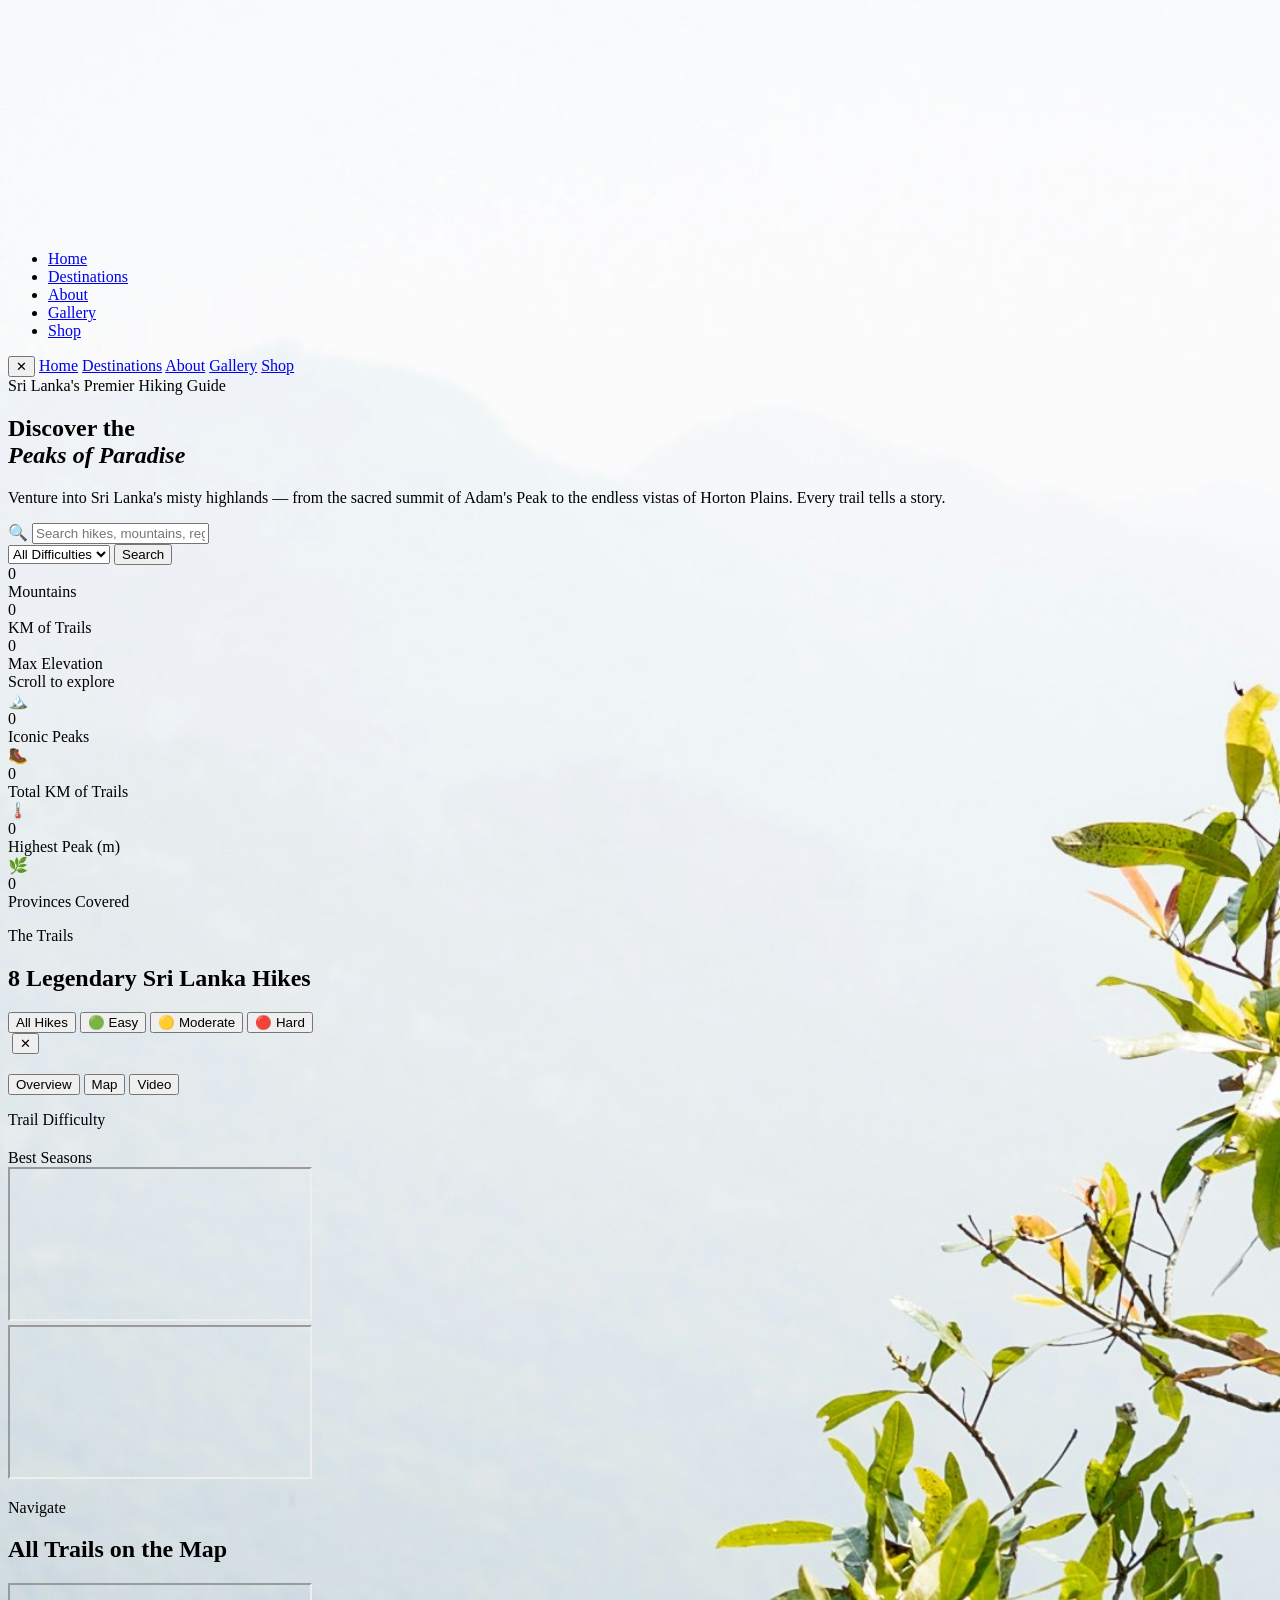
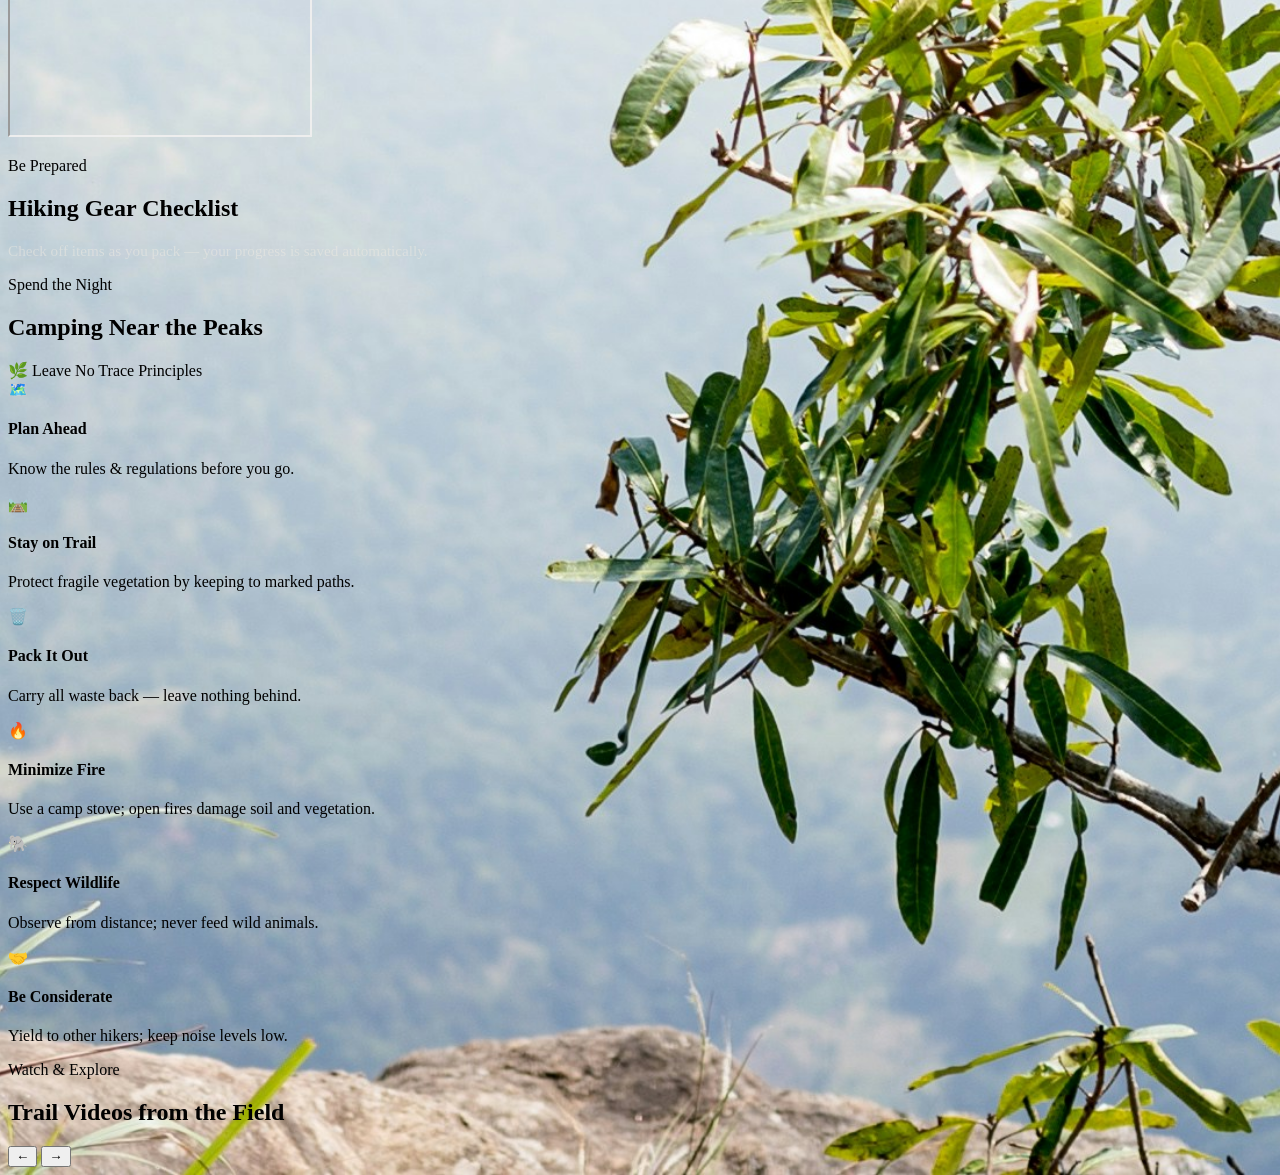
==== index.html @ 56e05427 "Update index.html" ====
<!DOCTYPE html>
<html lang="en"> 
<head>
    <meta charset="UTF-8">
    <meta name="viewport" content="width=device-width, initial-scale=1.0">
    <title>Explore Ceylon | Discover the Best Hiking Trails in Sri Lanka</title>
    <link rel="stylesheet" href="/style.css">

</head>
<body>
    <!--NAVBAR -->
    <header>
        <nav id="navbar">
            <div class="container">
            
                <ul class="nav-links">
            <li><a href="#home" class="active">Home</a></li>
            <li><a href="#destinations">Destinations</a></li>
            <li> <a href="#about">About</a></li>
            <li><a href="#gallery">Gallery</a></li>
            <li><a href="#shop">Shop</a></li>
               </ul>
            </div>

        </nav>

        <!--MOBILE MENU -->
        <div class="mobile-menu" id="mobileMenu">
            <button class="menu-close" id="mobileMenu">✕</button>
            <a href="#home" onclick="closeMobileMenu()">Home</a>
            <a href="#home" onclick="closeMobileMenu()">Destinations</a>
            <a href="#home" onclick="closeMobileMenu()">About</a>
            <a href="#home" onclick="closeMobileMenu()">Gallery</a>
            <a href="#home" onclick="closeMobileMenu()">Shop</a>
            

        </div>
    </header>
    <section id="hero">

    <div class="container">
        <div class="hero-content">
            <div class="hero-eyebrow">
              <span class="dot"></span>
          Sri Lanka's Premier Hiking Guide
            </div>  
        <h1 class="hero-title">
            Discover the <br/>
            <em>Peaks of Paradise</em>
        </h1>
        <p class="hero-desc">
            Venture into Sri Lanka's misty highlands — from the sacred summit of
          Adam's Peak to the endless vistas of Horton Plains. Every trail tells a story.
        </p>
           

        <!--SEARCH BAR-->
        <div class="hero-search">
            <span class="search-icon">🔍</span>
            <input  
            type="text"
            id="heroSearch"
            placeholder="Search hikes, mountains, regions..."
            autocomplete="off"/>

            <div class="search-divider"></div>
            <select class="search-filter" id="heroFilter" onchange="filterHikes()">
                <option value="">All Difficulties</option>
                <option value="">Easy</option>S
                <option value="">Moderate</option>
                <option value="">Hard</option>
            </select>
            <button class="search-btn" onclick="doSearch()">Search</button>
        </div>

        <!--Hero inline stats-->
        <div class="hero-stats">
            <div class="stat">
                <div class="stat-num" id="stat1">0</div>
                <div class="stat-label">Mountains</div>
            </div>
            <div class="stat-divider"></div>
            <div class="stat">
                <div class="stat-num" id="stat2">0</div>
                <div class="stat-label">KM of Trails</div>
            </div>
            <div class="stat-divider"></div>
            <div class="stat">
                <div class="stat-num" id="stat3">0</div>
                <div class="stat-label">Max Elevation</div>
            </div>
        </div>
        </div>
    </div>
        <div class="hero-scroll">
      <div class="scroll-wheel"></div>
      <span>Scroll to explore</span>
    </div>

    </section>

    <!--START TRIP-->

    <div id="stats-strip">
    <div class="container">
      <div class="stats-grid">
        <div class="stat-item">
          <div class="stat-icon">🏔️</div>
          <div class="stat-count" data-target="8">0</div>
          <div class="stat-desc">Iconic Peaks</div>
        </div>
        <div class="stat-item">
          <div class="stat-icon">🥾</div>
          <div class="stat-count" data-target="72">0</div>
          <div class="stat-desc">Total KM of Trails</div>
        </div>
        <div class="stat-item">
          <div class="stat-icon">🌡️</div>
          <div class="stat-count" data-target="2524">0</div>
          <div class="stat-desc">Highest Peak (m)</div>
        </div>
        <div class="stat-item">
          <div class="stat-icon">🌿</div>
          <div class="stat-count" data-target="3">0</div>
          <div class="stat-desc">Provinces Covered</div>
        </div>
      </div>
    </div>
  </div>

  <!--MOUNTAINS-->

  <section id="mountains">
    <div class="container">
        <div class="section-head">
            <div class="section-head-left">
                <p class="section-label">The Trails</p>
                <h2 class="section-title">8 Legendary Sri Lanka Hikes</h2>
            </div>
            <div class="filter-bar" id="filterBar">
            <button class="filter-pill active" data-filter="">All Hikes</button>
            <button class="filter-pill" data-filter="Easy">🟢 Easy</button>
            <button class="filter-pill" data-filter="Moderate">🟡 Moderate</button>
            <button class="filter-pill" data-filter="Hard">🔴 Hard</button>    
            </div>
        </div>
        <!-- Cards injected by JS -->
      <div class="hikes-grid" id="hikesGrid"></div>
    </div>
    </div>
  </section>

  <!--HIKE DETAIL MODEL-->

  <div id="modal-overlay">
    <div class="modal-box" id="modalBox">
        <div class="modal-hero">
            <img id="modelHeroImg" src="" alt=""/>
            <button class="model-close" onclick="closeModal()">✕</button>
            <div class="modal-hero-overlay">
                <div class="modal-title-wrap">
                    <h2 id="modalTitle"></h2>
                    <div id="modelBadge"></div>
                </div>
            </div>
        </div>
         <div class="modal-tabs">
        <button class="modal-tab active" data-tab="overview">Overview</button>
        <button class="modal-tab" data-tab="map">Map</button>
        <button class="modal-tab" data-tab="video">Video</button>
        </div>

        <div class="modal-content">
        <!-- Overview Tab -->
        <div class="tab-panel active" id="tab-overview">
          <div class="modal-info-grid" id="modalInfoGrid"></div>
          <p class="modal-desc" id="modalDesc"></p>
          <div class="difficulty-bar-wrap">
            <div class="difficulty-label">
              <span>Trail Difficulty</span>
              <span id="modalDiffLabel"></span>
            </div>
            <div class="difficulty-bar-track">
              <div class="difficulty-bar-fill" id="modalDiffBar" style="width:0%"></div>
            </div>
          </div>
          <div class="section-label" style="margin-top:20px">Best Seasons</div>
          <div class="season-tags" id="modalSeasons"></div>
        </div>

         <!-- Map Tab -->
            
        <div class="tab-panel" id="tab-map">
          <div class="map-embed">
            <iframe id="modalMap" src="" loading="lazy" allowfullscreen></iframe>
          </div>
        </div>
        <!-- Video Tab -->
        <div class="tab-panel" id="tab-video">
          <div class="video-embed">
            <iframe id="modalVideo" src="" allowfullscreen></iframe>
          </div>
        </div>



    </div>
  </div>
  </div>

  <!--MAP-->
    
    <section id="map-section">
    <div class="container">
      <p class="section-label">Navigate</p>
      <h2 class="section-title">All Trails on the Map</h2>
      <div class="map-full">
        <iframe
          src="https://www.google.com/maps/embed?pb=!1m14!1m12!1m3!1d1265523.0!2d80.7718!3d7.0!2m3!1f0!2f0!3f0!3m2!1i1024!2i768!4f13.1!5e0!3m2!1sen!2slk!4v1700000000000!5m2!1sen!2slk"
          loading="lazy"
          allowfullscreen
          referrerpolicy="no-referrer-when-downgrade">
        </iframe>
      </div>
    </div>
  </section>

  <!--GEAR SECTION-->

   <section id="gear">
    <div class="container">
      <p class="section-label">Be Prepared</p>
      <h2 class="section-title">Hiking Gear Checklist</h2>
      <p style="color:rgba(240,236,228,0.5);margin-top:12px;font-size:0.95rem;">
        Check off items as you pack — your progress is saved automatically.
      </p>
      <!-- Categories injected by JS -->
      <div class="gear-categories" id="gearGrid"></div>
    </div>
  </section>

  <!--CAMPING-->
    
     <section id="camping">
    <div class="container">
      <p class="section-label">Spend the Night</p>
      <h2 class="section-title">Camping Near the Peaks</h2>
      <!-- Cards injected by JS -->
      <div class="camping-grid" id="campingGrid"></div>

  <!--TIPS-->
        
    <div class="lnt-tips">
        <div class="lnt-title">🌿 Leave No Trace Principles</div>
        <div class="lnt-grid">
          <div class="lnt-item">
            <div class="lnt-icon">🗺️</div>
            <div class="lnt-text"><h4>Plan Ahead</h4><p>Know the rules & regulations before you go.</p></div>
          </div>
          <div class="lnt-item">
            <div class="lnt-icon">🛤️</div>
            <div class="lnt-text"><h4>Stay on Trail</h4><p>Protect fragile vegetation by keeping to marked paths.</p></div>
          </div>
          <div class="lnt-item">
            <div class="lnt-icon">🗑️</div>
            <div class="lnt-text"><h4>Pack It Out</h4><p>Carry all waste back — leave nothing behind.</p></div>
          </div>
          <div class="lnt-item">
            <div class="lnt-icon">🔥</div>
            <div class="lnt-text"><h4>Minimize Fire</h4><p>Use a camp stove; open fires damage soil and vegetation.</p></div>
          </div>
          <div class="lnt-item">
            <div class="lnt-icon">🐘</div>
            <div class="lnt-text"><h4>Respect Wildlife</h4><p>Observe from distance; never feed wild animals.</p></div>
          </div>
          <div class="lnt-item">
            <div class="lnt-icon">🤝</div>
            <div class="lnt-text"><h4>Be Considerate</h4><p>Yield to other hikers; keep noise levels low.</p></div>
          </div>
        </div>
      </div>
    </div>
  </section>

  <!--VIDEOS-->
    
 <section id="videos">
    <div class="container">
      <p class="section-label">Watch & Explore</p>
      <h2 class="section-title">Trail Videos from the Field</h2>
      <div class="videos-scroll-wrap">
        <!-- Cards injected by JS -->
        <div class="videos-scroll" id="videosScroll"></div>
        <div class="scroll-arrows">
          <button class="scroll-arrow" onclick="scrollVideos(-1)">←</button>
          <button class="scroll-arrow" onclick="scrollVideos(1)">→</button>
        </div>
      </div>
    </div>
  </section>

  



    
</body>
</html>
---- style.css ----
body{
    background-image: url("/Images/man\ in\ sri\ lanka.jpg");
    background-size: cover;      
    background-repeat: no-repeat;
    background-position: center; 
    margin-top: 250px;
}
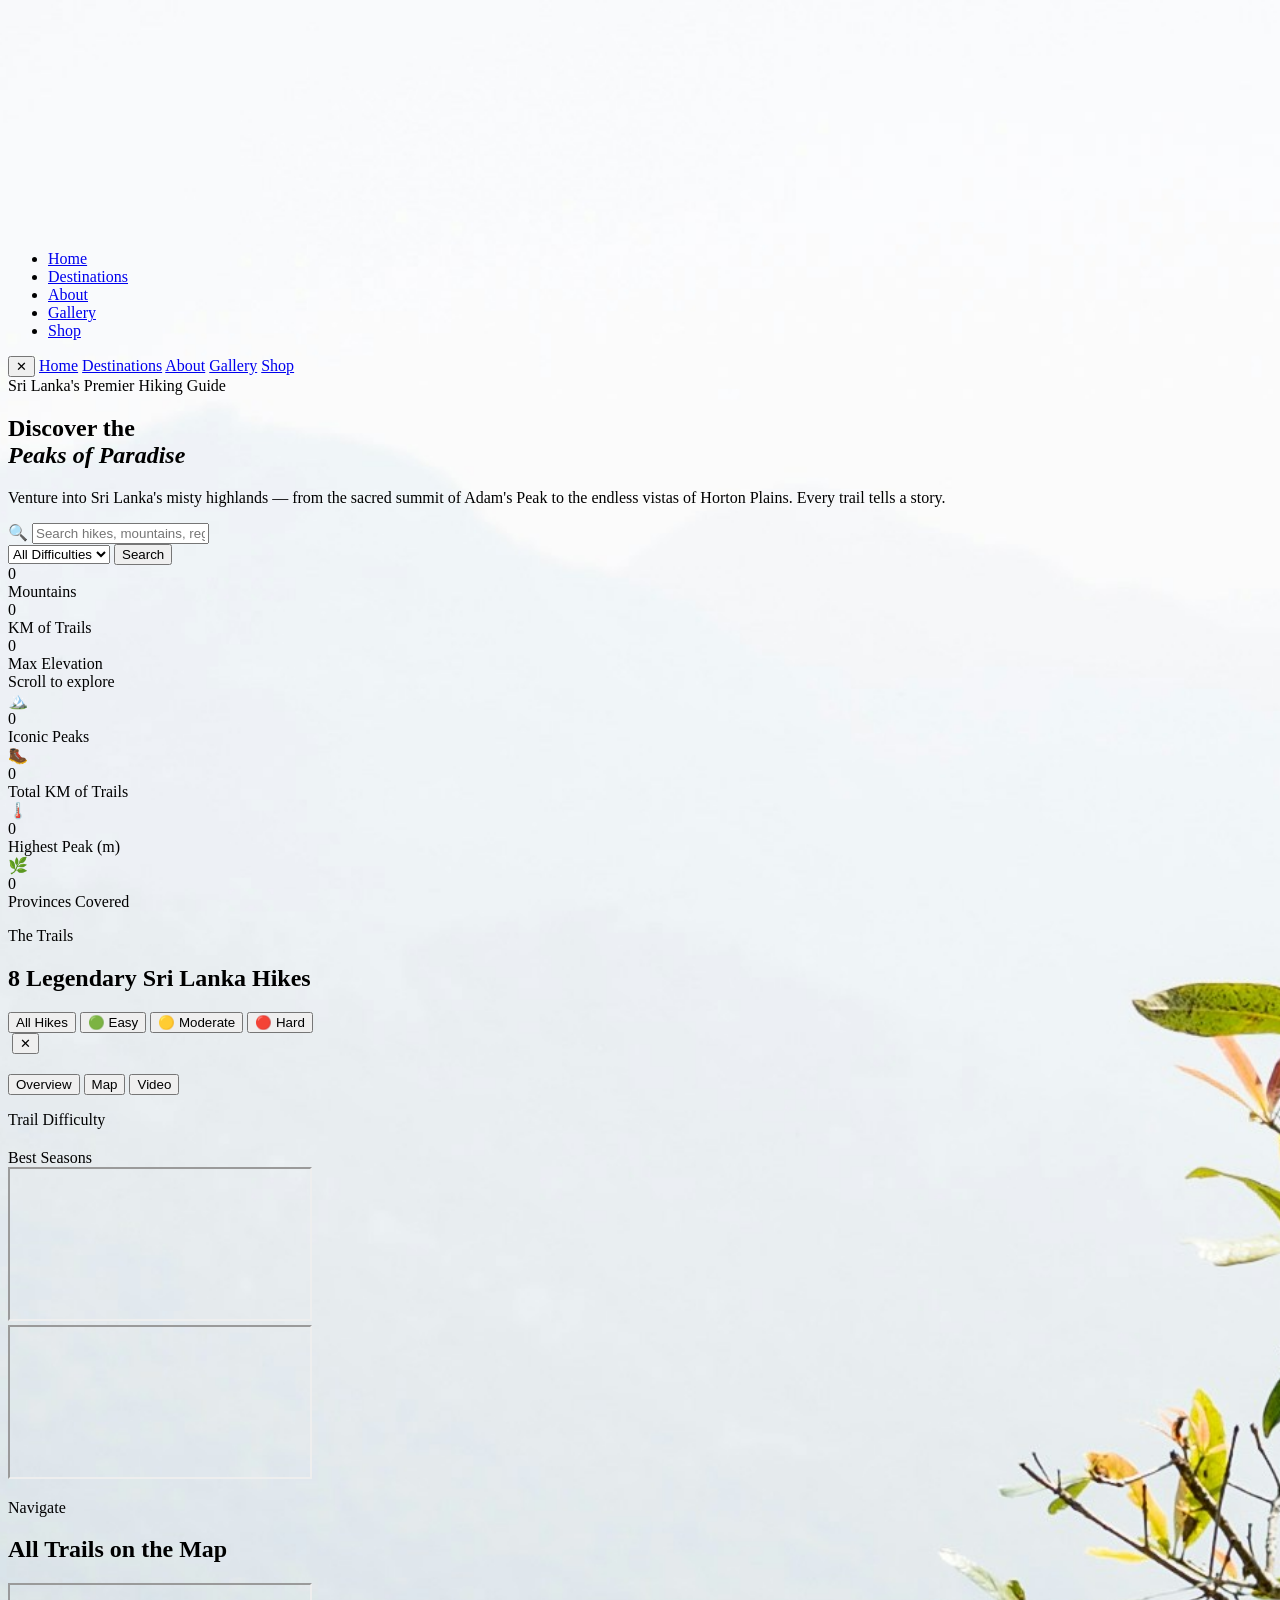
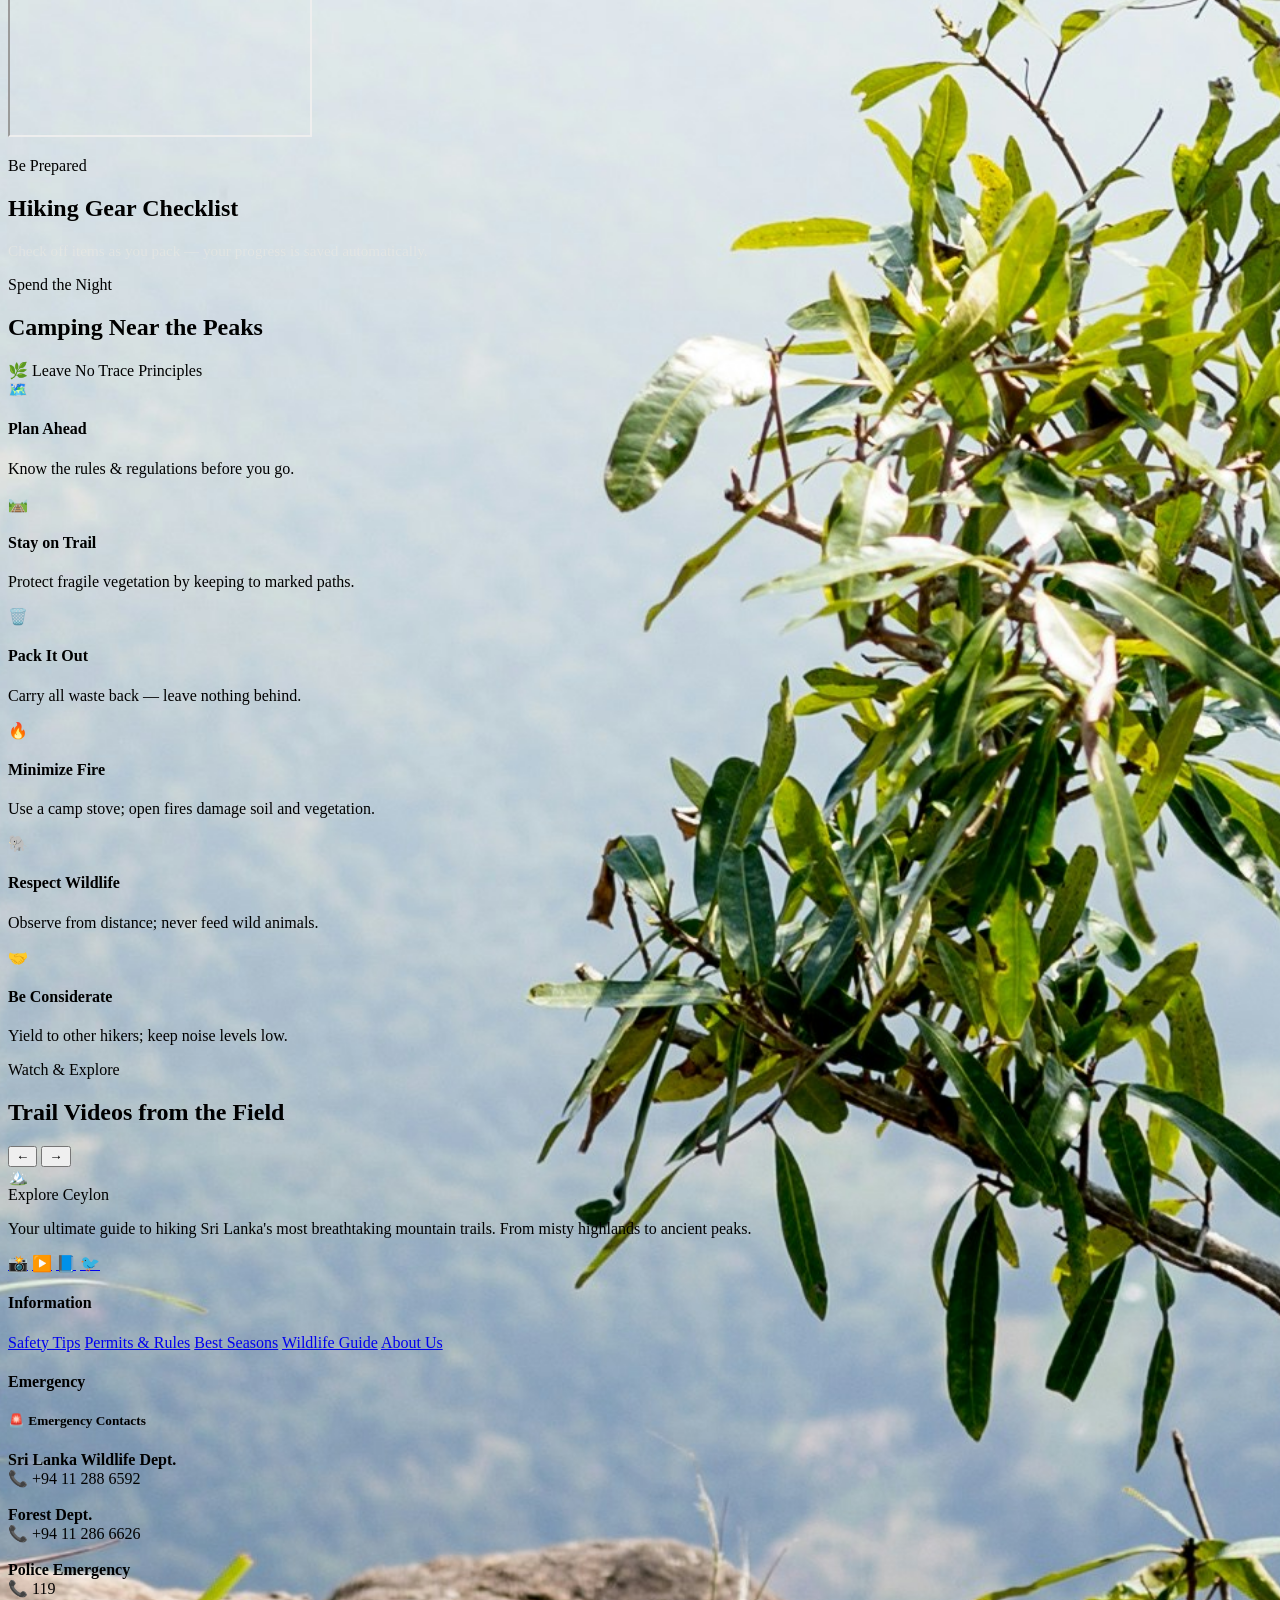
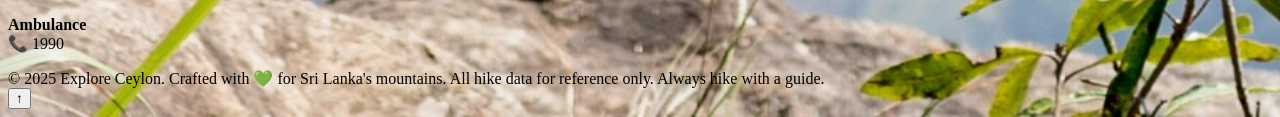
==== commit fc964a09: "Complete HTML structure and add footer section" ====
--- a/index.html
+++ b/index.html
@@ -189,7 +189,6 @@
         </div>
 
          <!-- Map Tab -->
-            
         <div class="tab-panel" id="tab-map">
           <div class="map-embed">
             <iframe id="modalMap" src="" loading="lazy" allowfullscreen></iframe>
@@ -209,7 +208,6 @@
   </div>
 
   <!--MAP-->
-    
     <section id="map-section">
     <div class="container">
       <p class="section-label">Navigate</p>
@@ -240,7 +238,6 @@
   </section>
 
   <!--CAMPING-->
-    
      <section id="camping">
     <div class="container">
       <p class="section-label">Spend the Night</p>
@@ -249,7 +246,6 @@
       <div class="camping-grid" id="campingGrid"></div>
 
   <!--TIPS-->
-        
     <div class="lnt-tips">
         <div class="lnt-title">🌿 Leave No Trace Principles</div>
         <div class="lnt-grid">
@@ -283,7 +279,6 @@
   </section>
 
   <!--VIDEOS-->
-    
  <section id="videos">
     <div class="container">
       <p class="section-label">Watch & Explore</p>
@@ -299,10 +294,76 @@
     </div>
   </section>
 
+  <!--FOOTER-->
+
+  <footer id="footer">
+    <div class="container">
+      <div class="footer-grid">
+
+        <div class="footer-brand">
+          <div class="nav-logo">
+            <div class="nav-logo-icon">🏔️</div>
+            Explore <span>Ceylon</span>
+          </div>
+          <p>Your ultimate guide to hiking Sri Lanka's most breathtaking mountain trails. 
+            From misty highlands to ancient peaks.</p>
+            <div class="footer-social">
+            <a class="social-btn" href="#" title="Instagram">📸</a>
+            <a class="social-btn" href="#" title="YouTube">▶️</a>
+            <a class="social-btn" href="#" title="Facebook">📘</a>
+            <a class="social-btn" href="#" title="Twitter">🐦</a>
+          </div>
+        </div>
+
+        <div class="footer-col">
+          <h4>Information</h4>
+          <div class="footer-links">
+            <a href="#">Safety Tips</a>
+            <a href="#">Permits & Rules</a>
+            <a href="#">Best Seasons</a>
+            <a href="#">Wildlife Guide</a>
+            <a href="#">About Us</a>
+          </div>
+        </div>
+
+        <div class="footer-col">
+          <h4>Emergency</h4>
+          <div class="emergency-box">
+            <h5>🚨 Emergency Contacts</h5>
+            <p>
+              <strong>Sri Lanka Wildlife Dept.</strong><br/>
+              📞 +94 11 288 6592<br/><br/>
+              <strong>Forest Dept.</strong><br/>
+              📞 +94 11 286 6626<br/><br/>
+              <strong>Police Emergency</strong><br/>
+              📞 119<br/><br/>
+              <strong>Ambulance</strong><br/>
+              📞 1990
+            </p>
+          </div>
+        </div>
+
+      </div>
+
+      <div class="footer-bottom">
+        <span>© 2025 Explore Ceylon. Crafted with 💚 for Sri Lanka's mountains.</span>
+        <span>All hike data for reference only. Always hike with a guide.</span>
+      </div>
+    </div>
+  </footer>
+
+  <!-- Back to Top -->
+  <button id="back-to-top">↑</button>
+
+  <!-- ════════════════════════════════════
+       JAVASCRIPT — loaded last for performance
+  ════════════════════════════════════ -->
+  <script src="main.js"></script>
+
   
 
 
 
     
 </body>
-</html>
+</html>
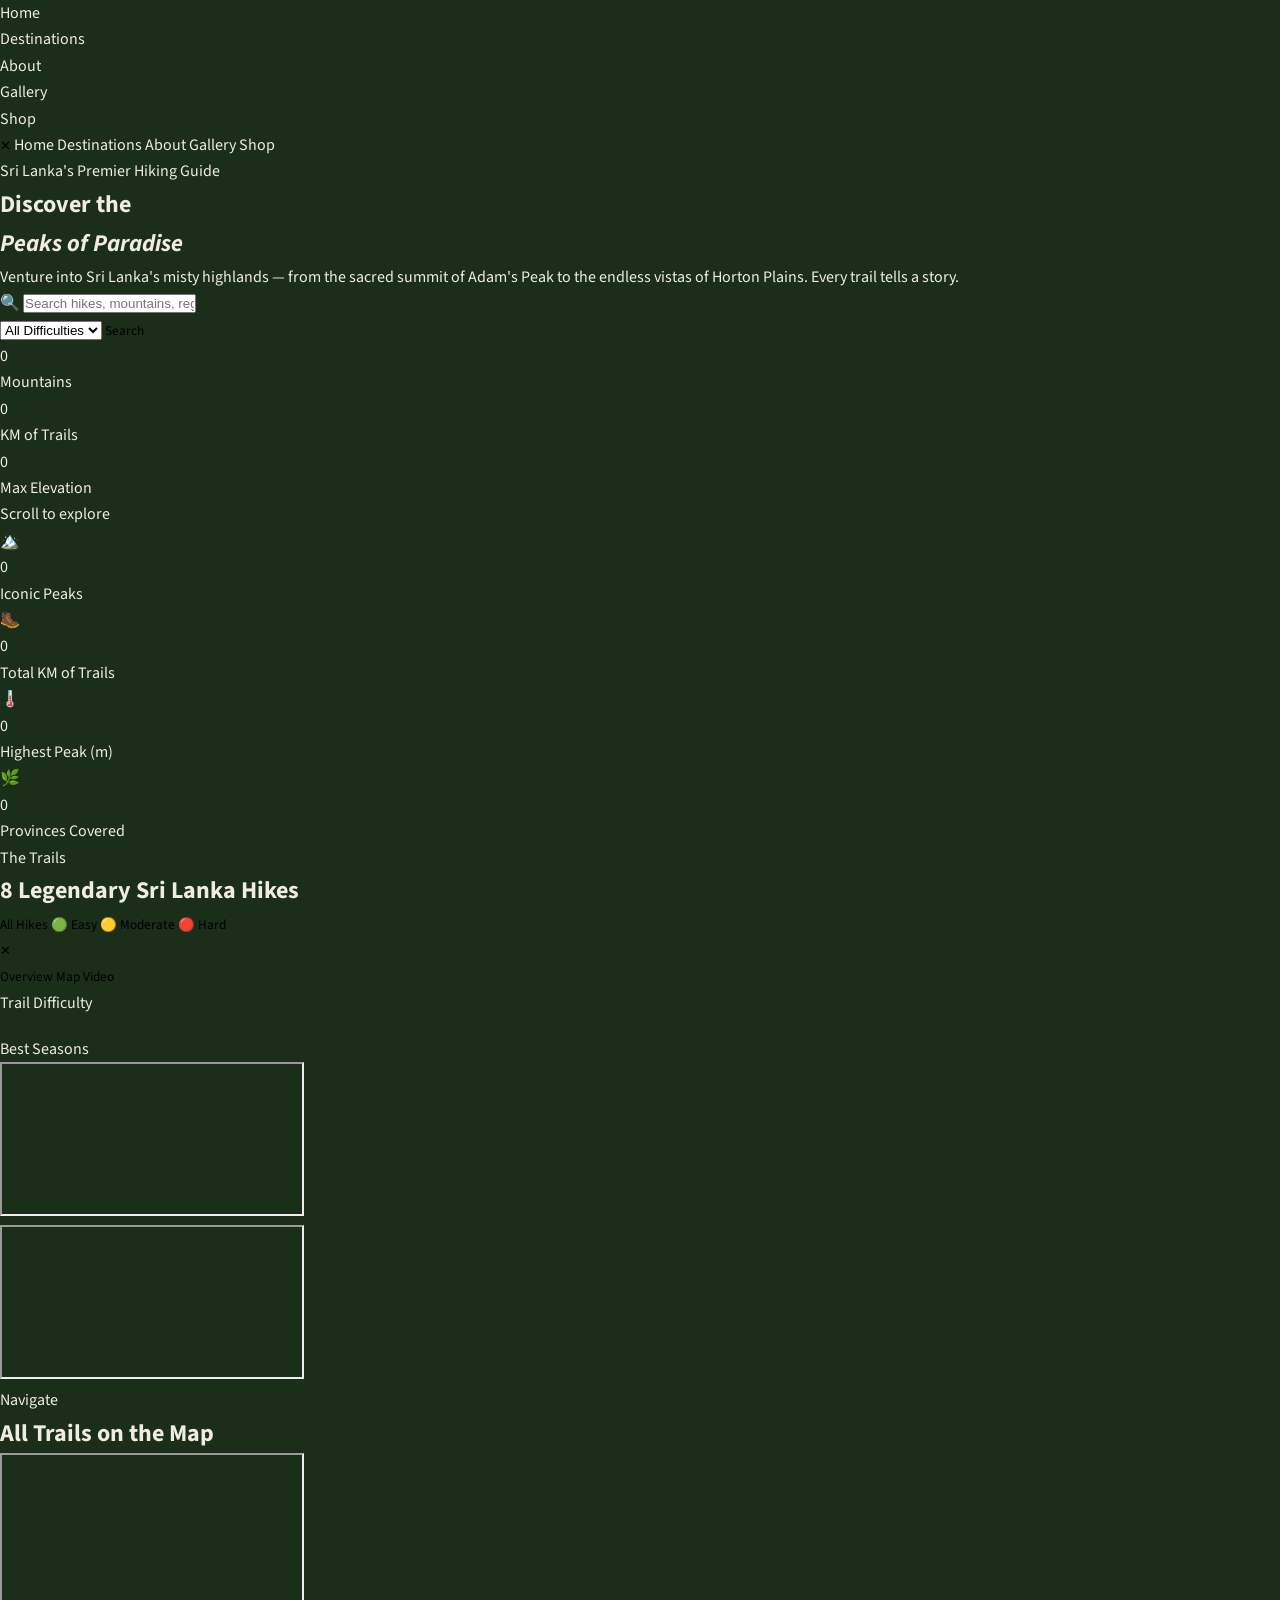
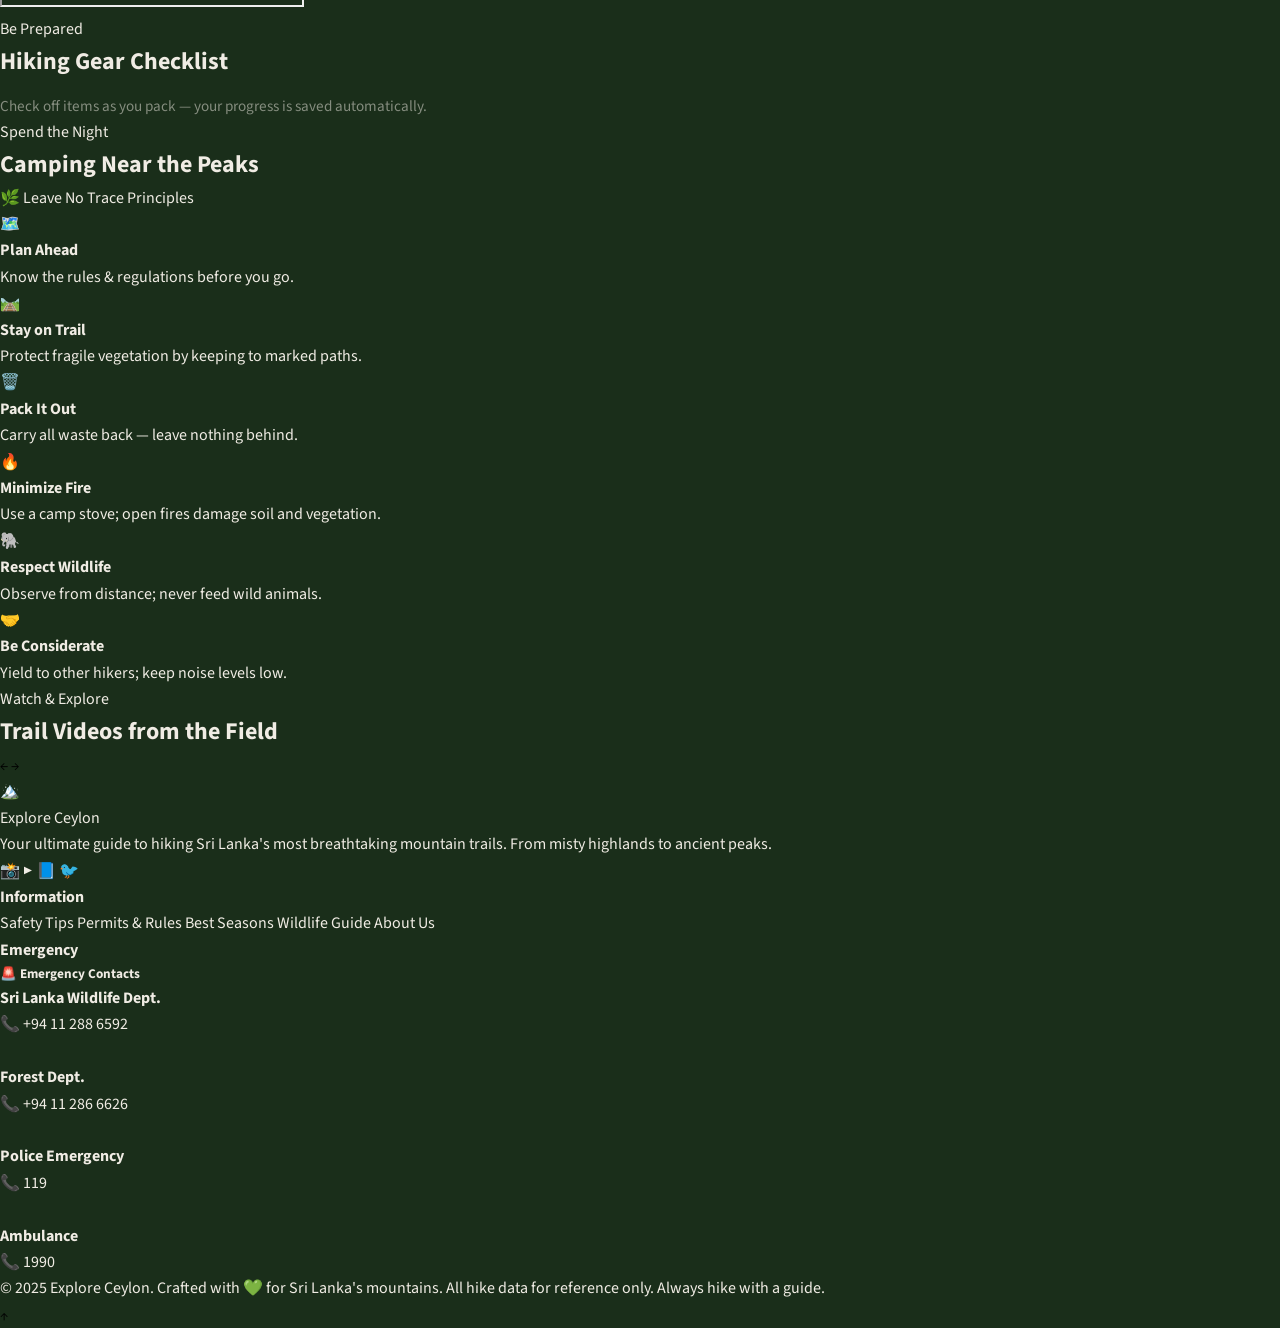
==== commit 1dff07bf: "Create main CSS file with global styles, typography, and color variables" ====
--- a/index.html
+++ b/index.html
@@ -4,7 +4,9 @@
     <meta charset="UTF-8">
     <meta name="viewport" content="width=device-width, initial-scale=1.0">
     <title>Explore Ceylon | Discover the Best Hiking Trails in Sri Lanka</title>
-    <link rel="stylesheet" href="/style.css">
+    <link rel="stylesheet" href="style.css">
+    <link rel="preconnect" href="https://fonts.googleapis.com"/>
+    <link href="https://fonts.googleapis.com/css2?family=Playfair+Display:ital,wght@0,400;0,700;0,900;1,400;1,700&family=Source+Sans+3:wght@300;400;600;700&display=swap" rel="stylesheet"/>
 
 </head>
 <body>
@@ -189,6 +191,7 @@
         </div>
 
          <!-- Map Tab -->
+            
         <div class="tab-panel" id="tab-map">
           <div class="map-embed">
             <iframe id="modalMap" src="" loading="lazy" allowfullscreen></iframe>
@@ -208,6 +211,7 @@
   </div>
 
   <!--MAP-->
+    
     <section id="map-section">
     <div class="container">
       <p class="section-label">Navigate</p>
@@ -238,6 +242,7 @@
   </section>
 
   <!--CAMPING-->
+    
      <section id="camping">
     <div class="container">
       <p class="section-label">Spend the Night</p>
@@ -246,6 +251,7 @@
       <div class="camping-grid" id="campingGrid"></div>
 
   <!--TIPS-->
+        
     <div class="lnt-tips">
         <div class="lnt-title">🌿 Leave No Trace Principles</div>
         <div class="lnt-grid">
@@ -279,6 +285,7 @@
   </section>
 
   <!--VIDEOS-->
+    
  <section id="videos">
     <div class="container">
       <p class="section-label">Watch & Explore</p>
@@ -366,4 +373,4 @@
 
     
 </body>
-</html>+</html>
--- a/style.css
+++ b/style.css
@@ -1,7 +1,88 @@
-body{
-    background-image: url("/Images/man\ in\ sri\ lanka.jpg");
-    background-size: cover;      
-    background-repeat: no-repeat;
-    background-position: center; 
-    margin-top: 250px;
+:root {
+  --forest:   #1a2e1a;
+  --forest-mid: #233223;
+  --forest-light: #2e4a2e;
+  --earth:    #c8a96e;
+  --earth-dark: #a8893e;
+  --gold:     #d4a843;
+  --gold-light: #e8c060;
+  --mist:     #f0ece4;
+  --mist-dark: #ddd8cf;
+  --charcoal: #2d2d2d;
+  --white:    #ffffff;
+  --shadow:   rgba(0,0,0,0.45);
+  --shadow-deep: rgba(0,0,0,0.75);
+  --glass:    rgba(26,46,26,0.72);
+  --glass-light: rgba(255,255,255,0.08);
+  --radius:   12px;
+  --radius-lg: 20px;
+  --transition: 0.35s cubic-bezier(0.4,0,0.2,1);
+}
+
+/* DARK / LIGHT MODE */
+body.light-mode {
+  --forest:   #e8f5e8;
+  --forest-mid: #d4ecd4;
+  --forest-light: #c0e0c0;
+  --charcoal: #1a1a1a;
+  --mist:     #1a2e1a;
+  --mist-dark: #233223;
+  --glass:    rgba(255,255,255,0.80);
+  --glass-light: rgba(0,0,0,0.06);
+}
+
+*, *::before, *::after{
+     box-sizing: border-box;
+     margin: 0;
+     padding: 0; 
+}
+
+html {
+     scroll-behavior: smooth; 
+     font-size: 16px;
+}    
+     
+body {
+     font-family: 'Source Sans 3', sans-serif;
+     background: var(--forest);
+     color: var(--mist);
+     overflow-x: hidden;
+     line-height: 1.65;
+} 
+
+img {
+     display: block; 
+     max-width: 100%;
+}
+
+a { 
+    color: inherit;
+    text-decoration: none;
+}
+
+button { 
+    cursor: pointer;
+    border: none; 
+    background: none; 
+    font-family: inherit;
+   }
+
+ul { 
+    list-style: none; 
+}
+
+/*
+   SCROLLBAR
+*/
+
+
+::-webkit-scrollbar { 
+    width: 6px; 
+}
+::-webkit-scrollbar-track { 
+    background: var(--forest); 
+}
+::-webkit-scrollbar-thumb {
+     background: var(--earth);
+    border-radius: 3px; 
 }
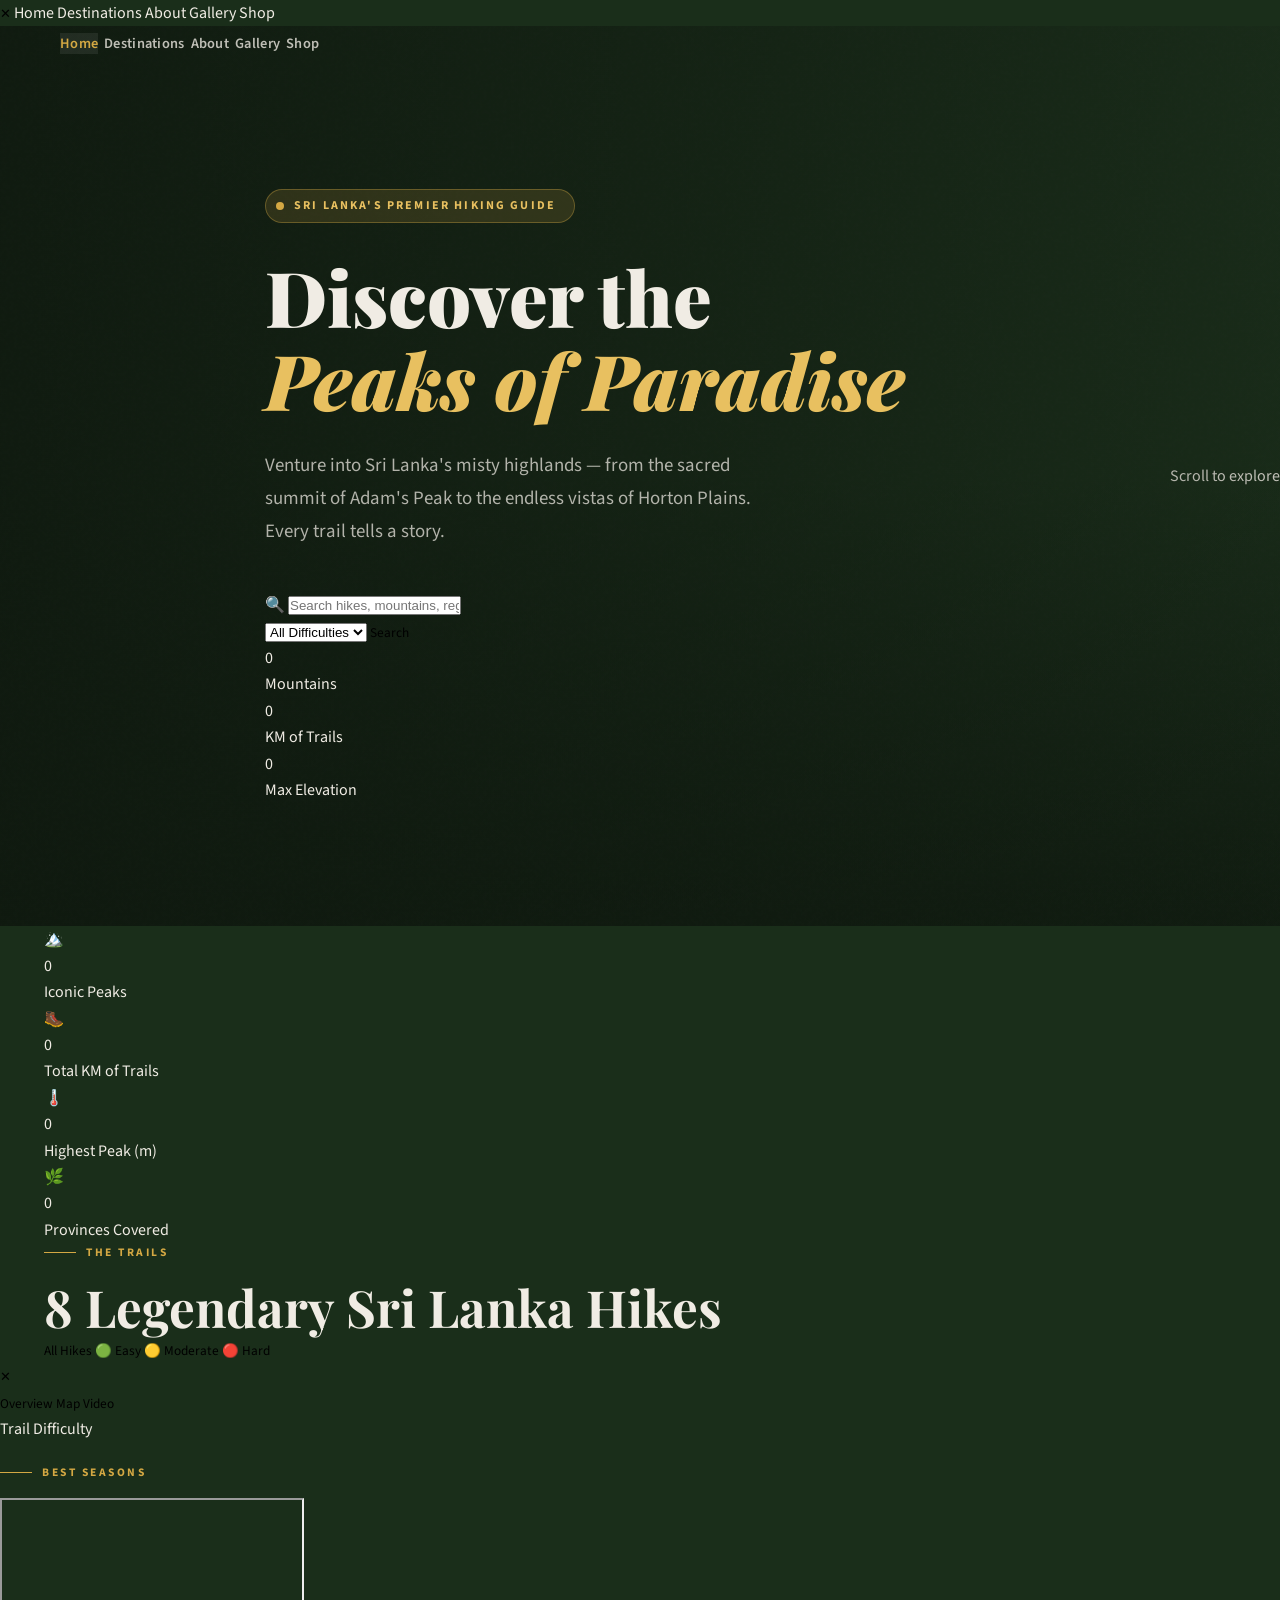
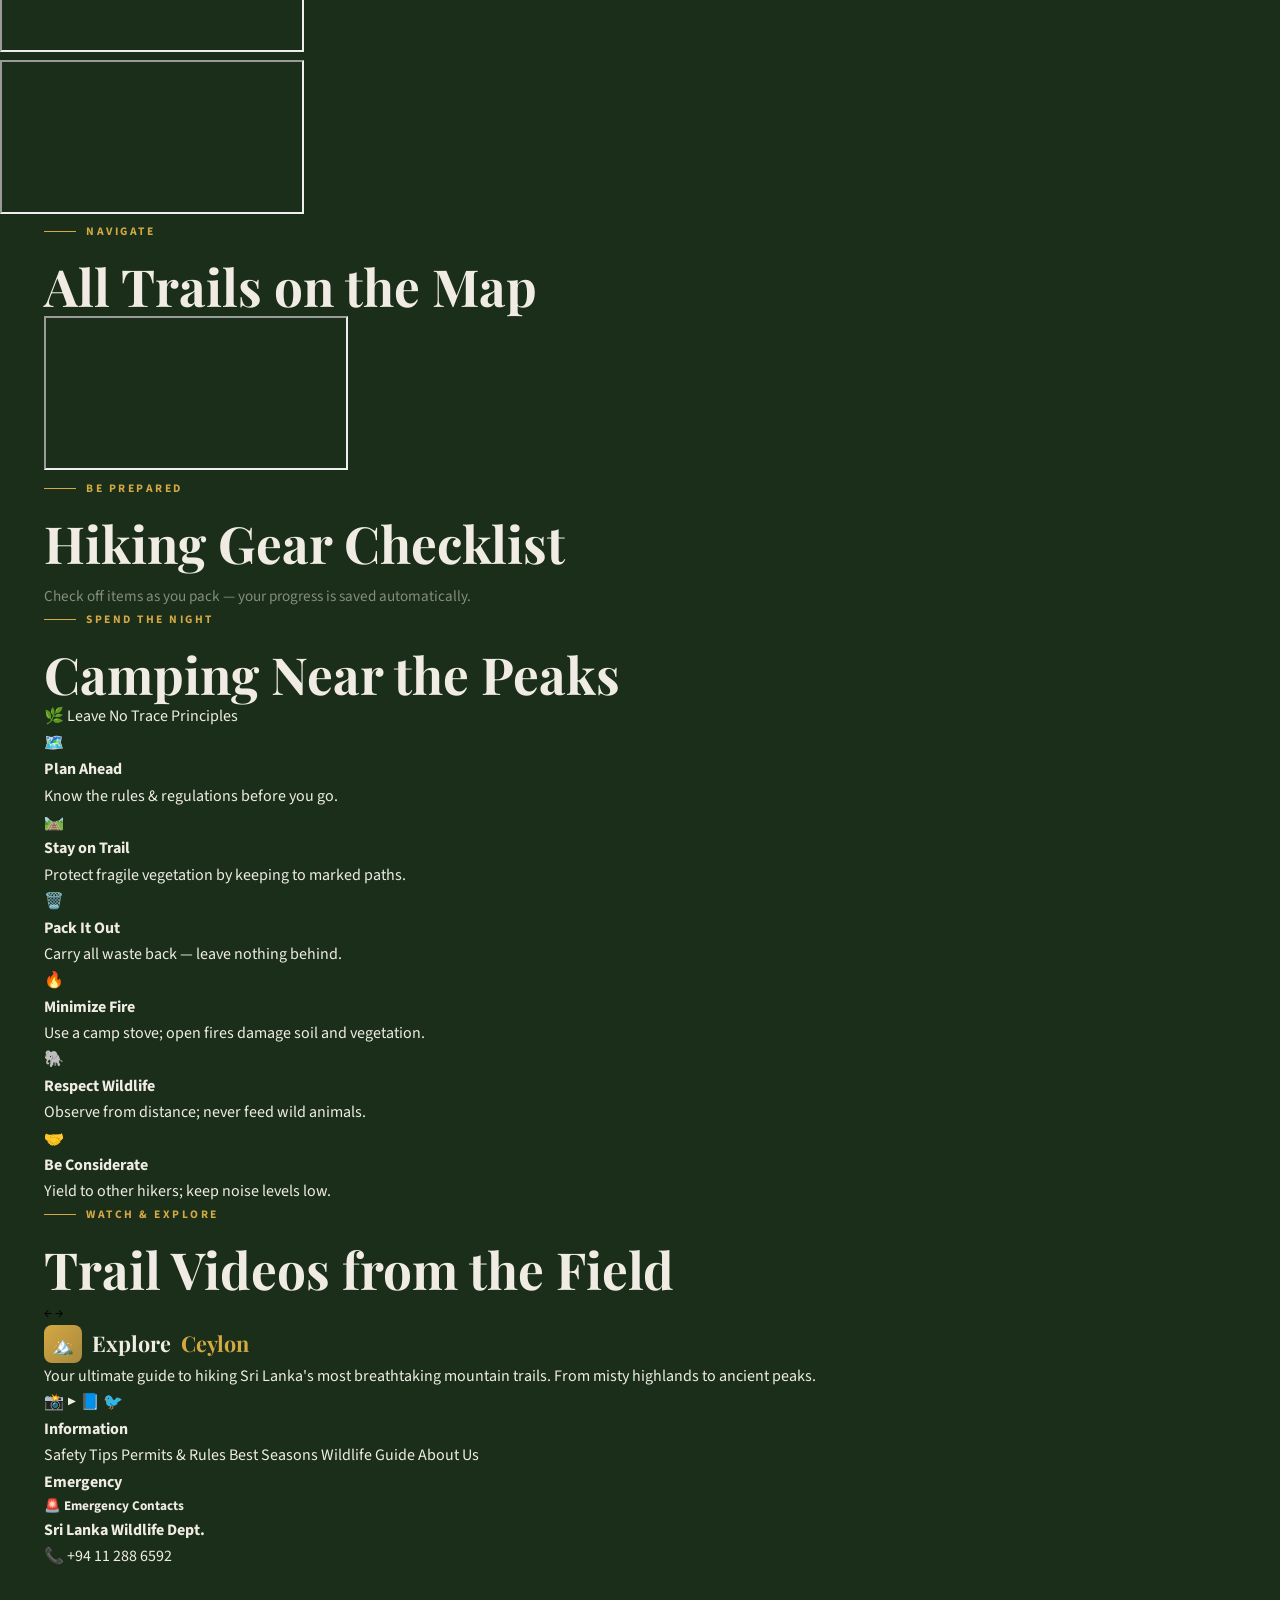
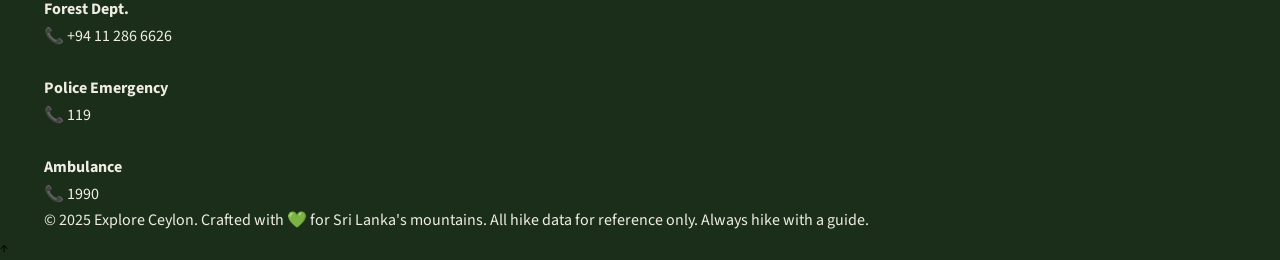
==== commit ef04e7ed: "Enhance hero section with styling and animations" ====
--- a/index.html
+++ b/index.html
@@ -16,7 +16,7 @@
             <div class="container">
             
                 <ul class="nav-links">
-            <li><a href="#home" class="active">Home</a></li>
+            <li><a href="#hero" class="active">Home</a></li>
             <li><a href="#destinations">Destinations</a></li>
             <li> <a href="#about">About</a></li>
             <li><a href="#gallery">Gallery</a></li>
@@ -29,16 +29,23 @@
         <!--MOBILE MENU -->
         <div class="mobile-menu" id="mobileMenu">
             <button class="menu-close" id="mobileMenu">✕</button>
-            <a href="#home" onclick="closeMobileMenu()">Home</a>
-            <a href="#home" onclick="closeMobileMenu()">Destinations</a>
-            <a href="#home" onclick="closeMobileMenu()">About</a>
-            <a href="#home" onclick="closeMobileMenu()">Gallery</a>
-            <a href="#home" onclick="closeMobileMenu()">Shop</a>
+            <a href="#hero" onclick="closeMobileMenu()">Home</a>
+            <a href="#destinations" onclick="closeMobileMenu()">Destinations</a>
+            <a href="#about" onclick="closeMobileMenu()">About</a>
+            <a href="#gallery" onclick="closeMobileMenu()">Gallery</a>
+            <a href="#shop" onclick="closeMobileMenu()">Shop</a>
             
 
         </div>
     </header>
     <section id="hero">
+      <div class="hero-bg">
+      <img
+        src="https://images.unsplash.com/photo-1565197119566-01a26c6ca47c?w=1800&q=80"
+        alt="Sri Lanka misty mountain peaks"
+        loading="eager"
+      />
+    </div>
 
     <div class="container">
         <div class="hero-content">
@@ -93,7 +100,7 @@
             </div>
         </div>
         </div>
-    </div>
+      </div>
         <div class="hero-scroll">
       <div class="scroll-wheel"></div>
       <span>Scroll to explore</span>
--- a/style.css
+++ b/style.css
@@ -85,4 +85,279 @@
 ::-webkit-scrollbar-thumb {
      background: var(--earth);
     border-radius: 3px; 
-}+}
+
+.container {
+    max-width: 1240px;
+    margin: 0 auto;
+    padding: 0 24px;
+}
+
+.section-label {
+  font-family: 'Source Sans 3', sans-serif;
+  font-size: 0.72rem;
+  font-weight: 700;
+  letter-spacing: 0.22em;
+  text-transform: uppercase;
+  color: var(--gold);
+  display: flex;
+  align-items: center;
+  gap: 10px;
+  margin-bottom: 16px;
+}
+
+.section-label::before {
+  content: '';
+  display: block;
+  width: 32px; height: 1px;
+  background: var(--gold);
+}
+
+.section-title {
+  font-family: 'Playfair Display', serif;
+  font-size: clamp(2rem, 4vw, 3.2rem);
+  font-weight: 700;
+  line-height: 1.15;
+  color: var(--mist);
+}
+
+/*NAVBAR */
+#navbar {
+  position: fixed;
+  top: 0; left: 0; right: 0;
+  z-index: 1000;
+  padding: 24px 0;
+  transition: var(--transition);
+}
+
+#navbar.scrolled {
+  padding: 14px 0;
+  background: rgba(17, 27, 17, 0.96);
+  backdrop-filter: blur(20px);
+  -webkit-backdrop-filter: blur(20px);
+  box-shadow: 0 2px 40px rgba(0,0,0,0.4);
+}
+
+.nav-inner {
+  display: flex;
+  align-items: center;
+  justify-content: center;
+  gap: 24px;
+
+}
+
+.nav-logo{
+  display: flex;
+  align-items: center;
+  gap: 10px;
+  font-family: 'Playfair Display', serif;
+  font-size: 1.35rem;
+  font-weight: 700;
+  color: var(--mist);
+  white-space: nowrap;
+}
+
+.nav-logo-icon {
+  width: 38px; height: 38px;
+  background: linear-gradient(135deg, var(--gold), var(--earth-dark));
+  border-radius: 8px;
+  display: grid;
+  place-items: center;
+  font-size: 1.1rem;
+}
+
+.nav-logo span { 
+  color: var(--gold); 
+}
+
+.nav-links {
+  display: flex;
+  align-items: center;
+  gap: 6px;
+}
+
+.nav-links {
+ padding: 8px 16px;
+ border-radius: 8px;
+ font-size: 0.9rem;
+ font-weight: 600;
+ color: rgba(240,236,228,0.78);
+ transition: var(--transition);
+ letter-spacing: 0.02em;
+}
+
+.nav-links a:hover,
+.nav-links a.active {
+ color: var(--mist);
+ background: var(--glass-light);
+}
+
+.nav-links a.active { 
+ color: var(--gold); 
+}
+
+.nav-actions {
+  display: flex;
+  align-items: center;
+  gap: 10px;
+}
+
+.btn-theme { 
+width: 38px; height: 38px;
+  border-radius: 50%;
+  background: var(--glass-light);
+  border: 1px solid rgba(255,255,255,0.12);
+  color: var(--mist);
+  font-size: 1rem;
+  display: grid;
+  place-items: center;
+  transition: var(--transition);
+}
+
+.btn-theme{
+  background: var(--gold);
+  color: var(--forest);
+}
+
+.btn-primary {
+  padding: 10px 22px;
+  border-radius: var(--radius);
+  background: linear-gradient(135deg, var(--gold), var(--earth-dark));
+  color: var(--forest);
+  font-weight: 700;
+  font-size: 0.88rem;
+  letter-spacing: 0.04em;
+  transition: var(--transition);
+  box-shadow: 0 4px 20px rgba(212,168,67,0.3);
+}
+.btn-primary:hover {
+  transform: translateY(-2px);
+  box-shadow: 0 8px 30px rgba(212,168,67,0.45);
+}
+
+.hamburger {
+  display: none;
+  flex-direction: column;
+  gap: 5px;
+  width: 32px; height: 32px;
+  justify-content: center;
+  padding: 4px;
+}
+.hamburger span {
+  display: block;
+  width: 100%; height: 2px;
+  background: var(--mist);
+  border-radius: 2px;
+  transition: var(--transition);
+}
+
+ /* HERO SECTION */
+
+#hero {
+  position: relative;
+  min-height: 100vh;
+  display: flex;
+  align-items: center;
+  overflow: hidden;
+} 
+
+
+.hero-bg {
+  position: absolute;
+  inset: 0;
+  z-index: 0;
+}
+.hero-bg img {
+  width: 100%; height: 100%;
+  object-fit: cover;
+  object-position: center 40%;
+  transform: scale(1.05);
+  animation: heroZoom 18s ease-in-out infinite alternate;
+}
+@keyframes heroZoom {
+  from { transform: scale(1.05); }
+  to   { transform: scale(1.12); }
+}
+
+.hero-bg::after {
+  content: '';
+  position: absolute;
+  inset: 0;
+  background:
+    linear-gradient(to right, rgba(14,24,14,0.92) 0%, rgba(14,24,14,0.55) 55%, rgba(14,24,14,0.20) 100%),
+    linear-gradient(to top, rgba(14,24,14,0.85) 0%, transparent 50%);
+}
+
+.hero-bg::before {
+  content: '';
+  position: absolute;
+  inset: 0;
+  background-image: url("data:image/svg+xml,%3Csvg viewBox='0 0 256 256' xmlns='http://www.w3.org/2000/svg'%3E%3Cfilter id='noise'%3E%3CfeTurbulence type='fractalNoise' baseFrequency='0.9' numOctaves='4' stitchTiles='stitch'/%3E%3C/filter%3E%3Crect width='100%25' height='100%25' filter='url(%23noise)' opacity='0.04'/%3E%3C/svg%3E");
+  opacity: 0.35;
+  z-index: 1;
+  pointer-events: none;
+}
+
+.hero-content {
+  position: relative;
+  z-index: 2;
+  max-width: 680px;
+  padding: 120px 0 80px;
+}
+
+.hero-eyebrow {
+  display: inline-flex;
+  align-items: center;
+  gap: 10px;
+  background: rgba(212,168,67,0.15);
+  border: 1px solid rgba(212,168,67,0.35);
+  border-radius: 40px;
+  padding: 6px 18px 6px 10px;
+  font-size: 0.75rem;
+  font-weight: 700;
+  letter-spacing: 0.18em;
+  text-transform: uppercase;
+  color: var(--gold-light);
+  margin-bottom: 32px;
+  animation: fadeInDown 0.8s ease both;
+}
+
+.hero-eyebrow .dot {
+  width: 8px; height: 8px;
+  border-radius: 50%;
+  background: var(--gold);
+  animation: pulse 2s ease infinite;
+}
+@keyframes pulse {
+  0%, 100% { opacity: 1; transform: scale(1); }
+  50% { opacity: 0.6; transform: scale(0.85); }
+}
+
+.hero-title {
+  font-family: 'Playfair Display', serif;
+  font-size: clamp(2.8rem, 6vw, 5rem);
+  font-weight: 900;
+  line-height: 1.08;
+  color: var(--mist);
+  margin-bottom: 28px;
+  animation: fadeInUp 0.9s 0.15s ease both;
+}
+.hero-title em {
+  font-style: italic;
+  color: var(--gold-light);
+  display: block;
+}
+
+.hero-desc {
+  font-size: clamp(1rem, 1.8vw, 1.18rem);
+  color: rgba(240,236,228,0.72);
+  max-width: 500px;
+  margin-bottom: 44px;
+  line-height: 1.75;
+  animation: fadeInUp 1s 0.3s ease both;
+}
+
+
+
+
+
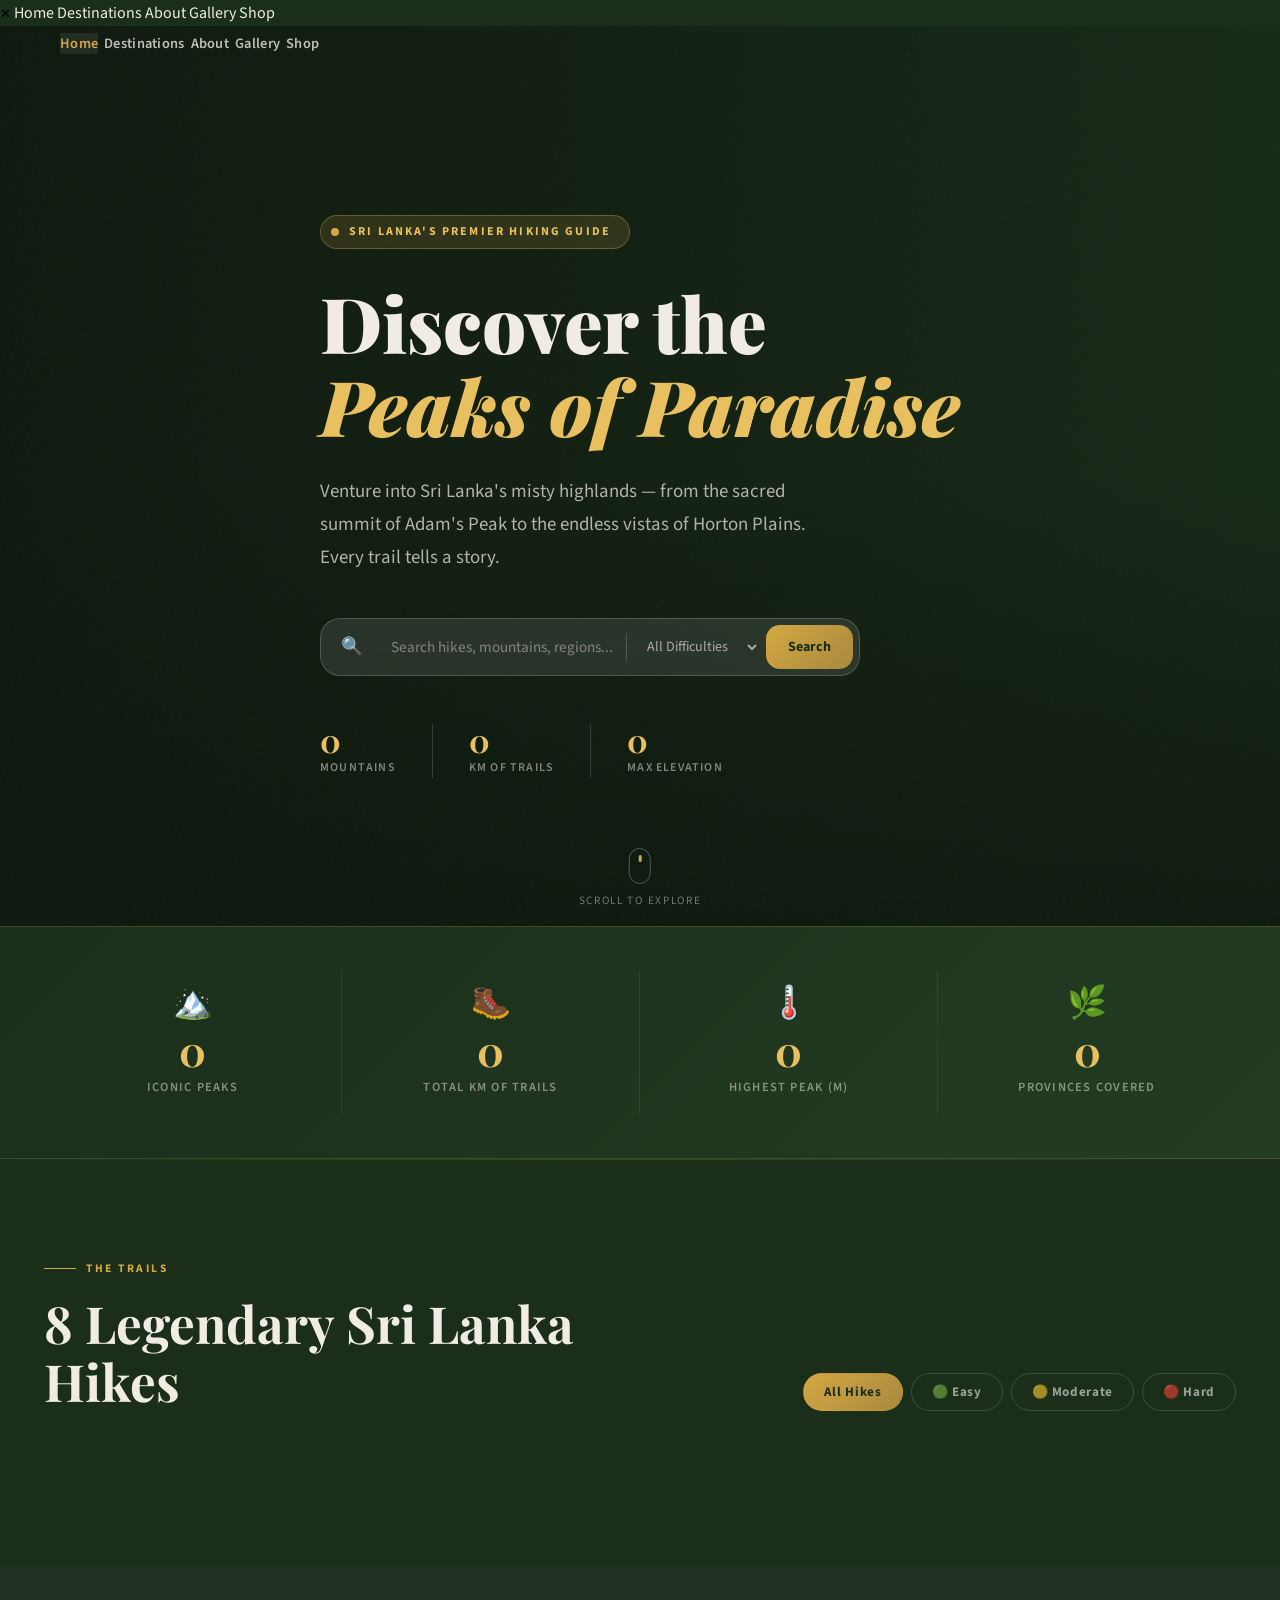
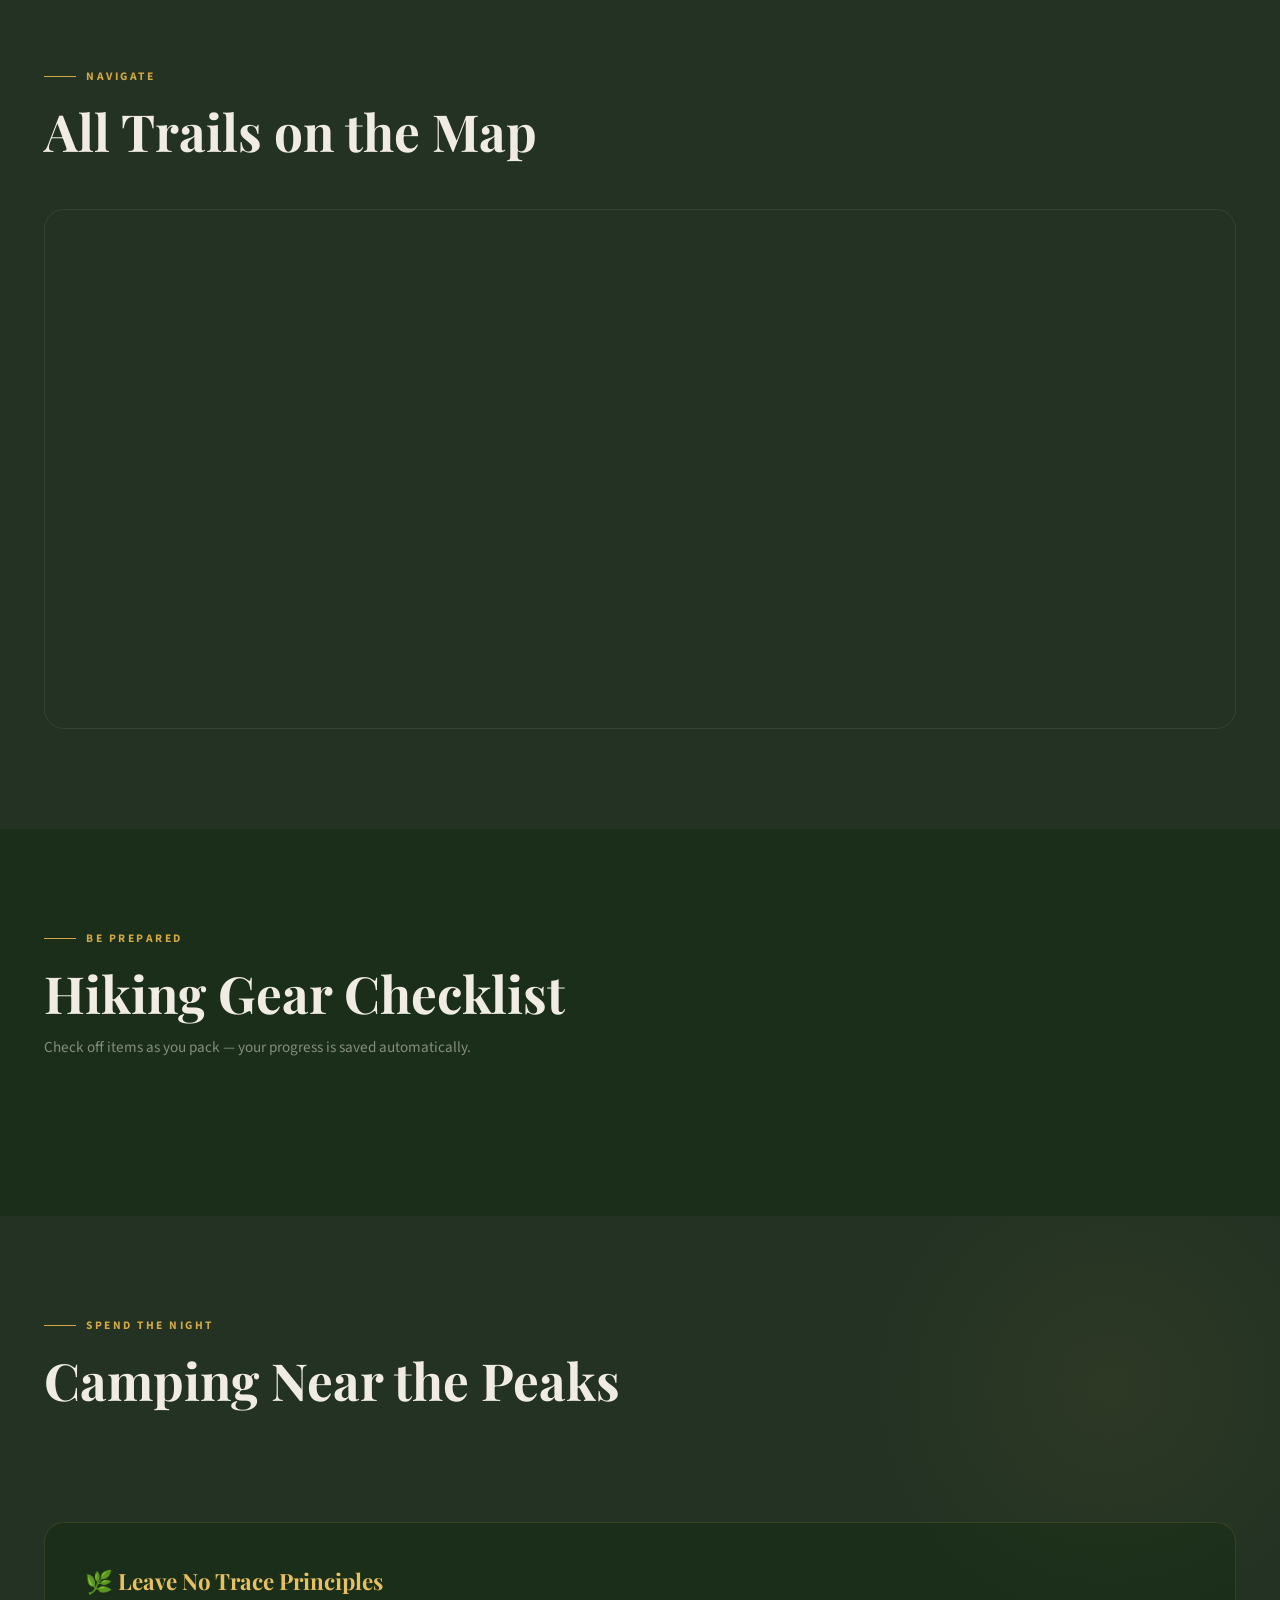
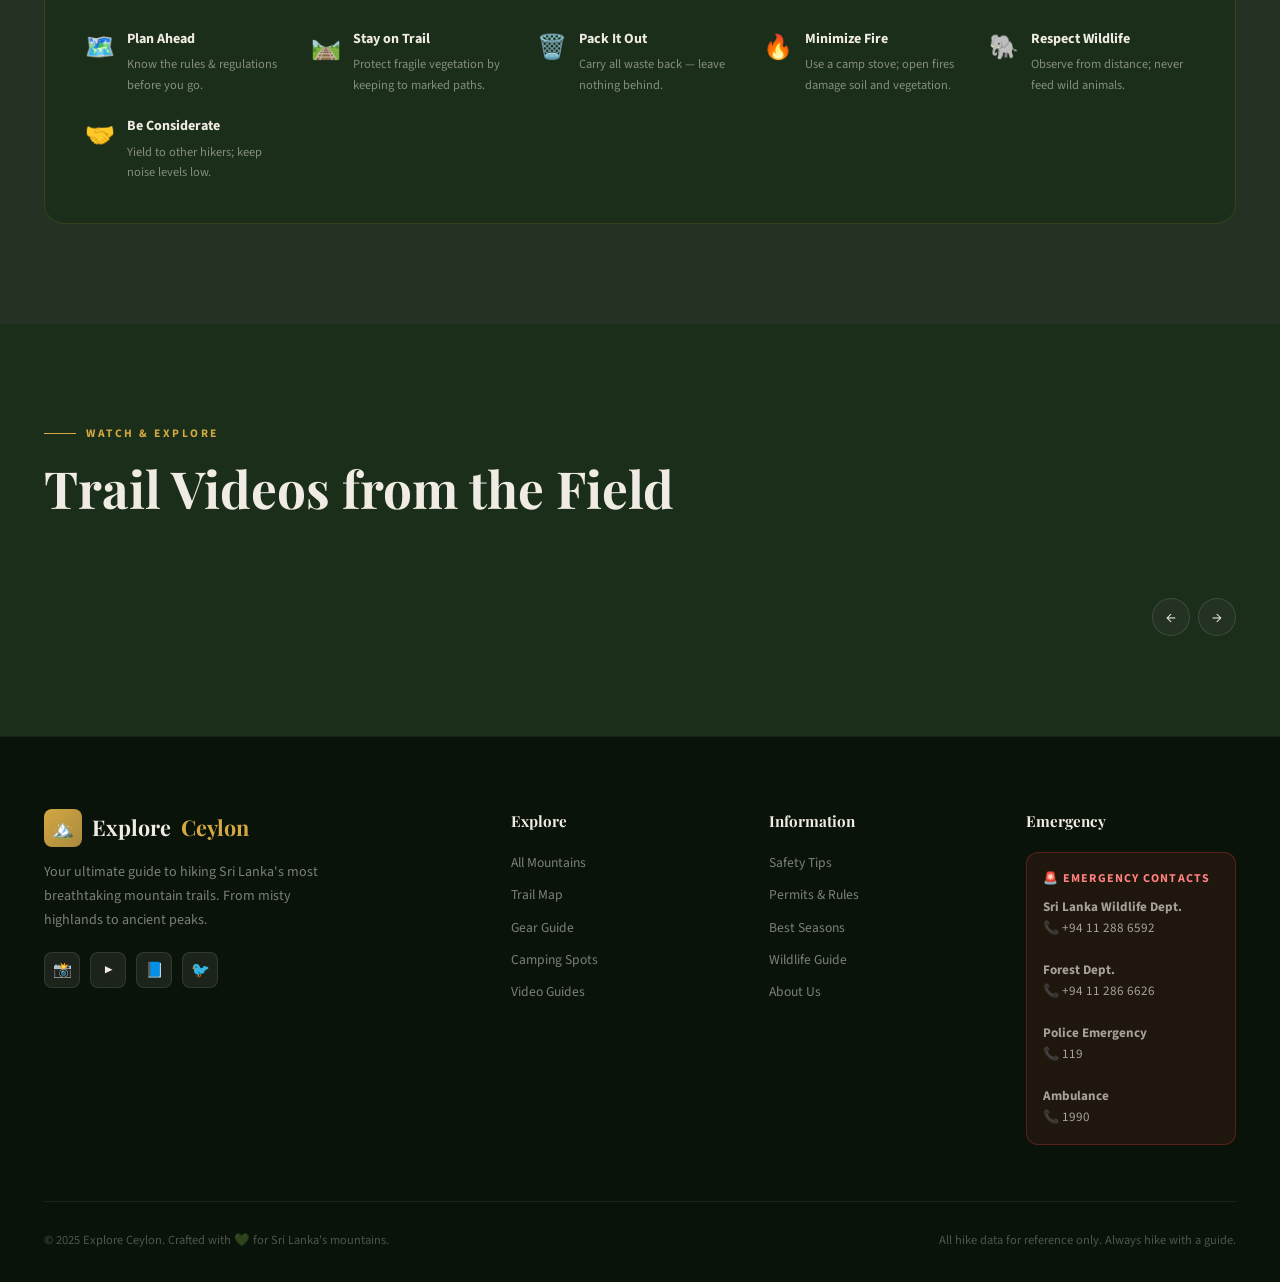
==== commit c446253d: "Complete footer styling" ====
--- a/index.html
+++ b/index.html
@@ -330,6 +330,17 @@
         </div>
 
         <div class="footer-col">
+          <h4>Explore</h4>
+          <div class="footer-links">
+            <a href="#mountains">All Mountains</a>
+            <a href="#map-section">Trail Map</a>
+            <a href="#gear">Gear Guide</a>
+            <a href="#camping">Camping Spots</a>
+            <a href="#videos">Video Guides</a>
+          </div>
+        </div>
+
+        <div class="footer-col">
           <h4>Information</h4>
           <div class="footer-links">
             <a href="#">Safety Tips</a>
--- a/style.css
+++ b/style.css
@@ -357,7 +357,1102 @@
   animation: fadeInUp 1s 0.3s ease both;
 }
 
-
-
-
-
+/* SEARCH BAR */
+
+.hero-search {
+  display: flex;
+  align-items: center;
+  background: rgba(255,255,255,0.1);
+  backdrop-filter: blur(16px);
+  border: 1px solid rgba(255,255,255,0.18);
+  border-radius: var(--radius-lg);
+  overflow: hidden;
+  max-width: 540px;
+  margin-bottom: 48px;
+  animation: fadeInUp 1.1s 0.45s ease both;
+  transition: var(--transition);
+}
+
+.hero-search:focus-within {
+  border-color: rgba(212,168,67,0.06);
+  box-shadow: 0 0 0 3px rgba(212,168,67,0.12);
+}
+
+.search-icon {
+  padding: 0 16px 0 20px;
+  font-size: 1.1rem;
+  color: var(--gold);
+  flex-shrink: 0;
+}
+
+.hero-search input {
+  flex: 1;
+  background: transparent;
+  border: none;
+  outline: none;
+  padding: 16px 12px;
+  font-family: 'Source Sans 3', sans-serif;
+  font-size: 0.95rem;
+  color: var(--mist);
+}
+
+.hero-search input::placeholder {
+  color: rgba(240,236,228,0.45);
+}
+.search-divider {
+  width: 1px;
+  height: 28px;
+  background: rgba(255,255,255,0.18);
+}
+
+.search-filter {
+  padding: 0 16px;
+  font-family: 'Source Sans 3', sans-serif;
+  font-size: 0.88rem;
+  color: rgba(240,236,228,0.65);
+  background: transparent;
+  border: none;
+  outline: none;
+  cursor: pointer;
+}
+.search-filter option {
+  background: var(--forest);
+  color: var(--mist);
+}
+
+.search-btn {
+  padding: 12px 22px;
+  margin: 6px;
+  background: linear-gradient(135deg, var(--gold), var(--earth-dark));
+  color: var(--forest);
+  border-radius: 14px;
+  font-weight: 700;
+  font-size: 0.88rem;
+  transition: var(--transition);
+}
+.search-btn:hover { 
+  opacity: 0.9; 
+  transform: scale(0.98); 
+}
+
+/* Hero Stats */
+.hero-stats {
+  display: flex;
+  gap: 36px;
+  animation: fadeInUp 1.2s 0.6s ease both;
+}
+
+.stat {
+  display: flex;
+  flex-direction: column;
+  gap: 2px;
+}
+
+.stat-num {
+  font-family: 'Playfair Display', serif;
+  font-size: 2rem;
+  font-weight: 700;
+  color: var(--gold-light);
+  line-height: 1;
+}
+
+.stat-label {
+  font-size: 0.75rem;
+  font-weight: 600;
+  letter-spacing: 0.1em;
+  text-transform: uppercase;
+  color: rgba(240,236,228,0.5);
+}
+
+.stat-divider {
+  width: 1px;
+  background: rgba(255,255,255,0.15);
+  align-self: stretch;
+}
+
+/* Hero scroll cue */
+
+.hero-scroll {
+  position: absolute;
+  bottom: 16px;
+  left: 50%;
+  transform: translate(-50%);
+  z-index: 2;
+  display: flex;
+  flex-direction: column;
+  align-items: center;
+  gap: 8px;
+  color: rgba(240,236,228,0.45);
+  font-size: 0.7rem;
+  letter-spacing: 0.15em;
+  text-transform: uppercase;
+  animation: fadeIn 2s 1.5s ease both;
+} 
+
+.scroll-wheel {
+  width: 22px; height: 36px;
+  border: 1.5px solid rgba(240,236,228,0.3);
+  border-radius: 11px;
+  display: flex;
+  justify-content: center;
+  padding-top: 6px;
+}
+.scroll-wheel::before {
+  content: '';
+  display: block;
+  width: 3px; height: 7px;
+  background: var(--gold);
+  border-radius: 2px;
+  animation: scrollDown 1.8s ease infinite;
+}
+@keyframes scrollDown {
+  0%   { transform: translateY(0); opacity: 1; }
+  80%  { transform: translateY(10px); opacity: 0; }
+  100% { transform: translateY(0); opacity: 0; }
+}
+
+/* START TRIP  */
+
+#stats-strip {
+  position: relative;
+  z-index: 3;
+  background: linear-gradient(135deg, rgba(26,46,26,0.98), rgba(35,60,35,0.98));
+  border-top: 1px solid rgba(212,168,67,0.2);
+  border-bottom: 1px solid rgba(212,168,67,0.2);
+  padding: 44px 0;
+}
+
+.stats-grid {
+  display: grid;
+  grid-template-columns: repeat(4, 1fr);
+}
+
+.stat-item {
+  display: flex;
+  flex-direction: column;
+  align-items: center;
+  text-align: center;
+  padding: 16px 24px;
+  border-right: 1px solid rgba(255,255,255,0.08);
+}
+.stat-item:last-child { 
+  border-right: none;
+ }
+
+.stat-icon {
+  font-size: 2rem;
+  margin-bottom: 10px;
+  line-height: 1;
+} 
+
+.stat-count {
+  font-family: 'Playfair Display', serif;
+  font-size: 2.6rem;
+  font-weight: 700;
+  color: var(--gold-light);
+  line-height: 1;
+  margin-bottom: 6px;
+}
+
+.stat-desc {
+  font-size: 0.78rem;
+  font-weight: 600;
+  letter-spacing: 0.1em;
+  text-transform: uppercase;
+  color: rgba(240,236,228,0.5);
+}
+
+/* MOUNTAINS */
+
+#mountains {
+  padding: 100px 0;
+  position: relative;
+}
+
+#mountains::before {
+  content: '';
+  position: absolute;
+  top: 0; left: 0; right: 0;
+  height: 1px;
+  background: linear-gradient(to right, transparent, var(--forest-light), transparent);
+}
+
+.section-head {
+  display: flex;
+  justify-content: space-between;
+  align-items: flex-end;
+  margin-bottom: 56px;
+  flex-wrap: wrap;
+  gap: 24px;
+}
+
+.section-head-left {
+  max-width: 540px;
+}
+
+.filter-bar {
+  display: flex;
+  gap: 8px;
+  flex-wrap: wrap;
+}
+
+.filter-pill {
+  padding: 9px 20px;
+  border-radius: 40px;
+  font-size: 0.82rem;
+  font-weight: 700;
+  letter-spacing: 0.05em;
+  border: 1.5px solid rgba(255,255,255,0.15);
+  color: rgba(240,236,228,0.6);
+  background: transparent;
+  transition: var(--transition);
+}
+.filter-pill:hover { 
+  border-color: var(--gold); color: var(--gold); 
+}
+
+.filter-pill.active {
+  background: linear-gradient(135deg, var(--gold), var(--earth-dark));
+  color: var(--forest);
+  border-color: transparent;
+}
+
+.hikes-grid {
+  display: grid;
+  grid-template-columns: repeat(auto-fill, minmax(290px, 1fr));
+  gap: 28px;
+}
+
+.hike-card {
+  background: var(--forest-mid);
+  border-radius: var(--radius-lg);
+  overflow: hidden;
+  border: 1px solid rgba(255,255,255,0.06);
+  cursor: pointer;
+  transition: var(--transition);
+  animation: cardFadeIn 0.6s ease both;
+}
+.hike-card:hover {
+  transform: translateY(-8px);
+  box-shadow: 0 24px 60px rgba(0,0,0,0.5);
+  border-color: rgba(212,168,67,0.25);
+}
+@keyframes cardFadeIn {
+  from { opacity: 0; transform: translateY(24px); }
+  to   { opacity: 1; transform: translateY(0); }
+}
+
+.card-img {
+  position: relative;
+  height: 210px;
+  overflow: hidden;
+}
+.card-img img {
+  width: 100%; height: 100%;
+  object-fit: cover;
+  transition: transform 0.5s ease;
+}
+.hike-card:hover .card-img img { transform: scale(1.07); }
+.card-img-overlay {
+  position: absolute;
+  inset: 0;
+  background: linear-gradient(to top, rgba(14,24,14,0.8) 0%, transparent 50%);
+}
+.card-elevation {
+  position: absolute;
+  bottom: 12px;
+  left: 14px;
+  font-family: 'Playfair Display', serif;
+  font-size: 1.1rem;
+  font-weight: 700;
+  color: var(--mist);
+}
+.card-elevation span {
+  font-size: 0.72rem;
+  font-weight: 400;
+  opacity: 0.7;
+}
+.card-badge {
+  position: absolute;
+  top: 14px;
+  right: 14px;
+}
+
+.card-body { padding: 20px 20px 16px; }
+.card-title {
+  font-family: 'Playfair Display', serif;
+  font-size: 1.22rem;
+  font-weight: 700;
+  color: var(--mist);
+  margin-bottom: 6px;
+}
+.card-region {
+  font-size: 0.78rem;
+  color: rgba(240,236,228,0.5);
+  letter-spacing: 0.08em;
+  text-transform: uppercase;
+  font-weight: 600;
+  margin-bottom: 14px;
+  display: flex;
+  align-items: center;
+  gap: 5px;
+}
+.card-region::before { content: '📍'; font-size: 0.8rem; }
+
+.card-meta {
+  display: grid;
+  grid-template-columns: 1fr 1fr;
+  gap: 8px;
+  margin-bottom: 16px;
+}
+.meta-item {
+  display: flex;
+  align-items: center;
+  gap: 7px;
+  font-size: 0.82rem;
+  color: rgba(240,236,228,0.65);
+}
+.meta-icon { font-size: 0.9rem; }
+
+.card-footer {
+  display: flex;
+  align-items: center;
+  justify-content: space-between;
+  padding-top: 14px;
+  border-top: 1px solid rgba(255,255,255,0.07);
+}
+.card-rating {
+  display: flex;
+  align-items: center;
+  gap: 5px;
+  font-size: 0.82rem;
+  color: rgba(240,236,228,0.55);
+}
+.stars { color: var(--gold); letter-spacing: -2px; font-size: 0.9rem; }
+.btn-details {
+  padding: 8px 18px;
+  border-radius: 8px;
+  background: rgba(212,168,67,0.12);
+  color: var(--gold-light);
+  font-size: 0.8rem;
+  font-weight: 700;
+  border: 1px solid rgba(212,168,67,0.25);
+  transition: var(--transition);
+}
+.btn-details:hover {
+  background: var(--gold);
+  color: var(--forest);
+  border-color: var(--gold);
+}
+
+/* HIKE DETAIL MODEL */
+
+#modal-overlay {
+  position: fixed;
+  inset: 0;
+  z-index: 2000;
+  background: rgba(10,18,10,0.88);
+  backdrop-filter: blur(8px);
+  display: flex;
+  align-items: center;
+  justify-content: center;
+  padding: 20px;
+  opacity: 0;
+  pointer-events: none;
+  transition: opacity 0.3s ease;
+}
+
+#modal-overlay.open {
+  opacity: 1;
+  pointer-events: all;
+}
+
+.modal-box {
+  background: var(--forest-mid);
+  border: 1px solid rgba(255,255,255,0.1);
+  border-radius: var(--radius-lg);
+  max-width: 900px;
+  width: 100%;
+  max-height: 90vh;
+  overflow-y: auto;
+  transform: scale(0.94) translateY(20px);
+  transition: transform 0.35s ease;
+}
+
+#modal-overlay.open .modal-box { 
+  transform: scale(1) translateY(0); 
+}
+
+.modal-hero { 
+  position: relative; 
+  height: 320px; 
+}
+.modal-hero img { 
+  width: 100%; 
+  height: 100%; 
+  object-fit: cover; 
+}
+
+.modal-hero-overlay {
+  position: absolute;
+  inset: 0;
+  background: linear-gradient(to top, rgba(14,24,14,0.92) 0%, transparent 50%);
+  display: flex;
+  align-items: flex-end;
+  padding: 28px;
+}
+
+.modal-title-wrap h2 {
+  font-family: 'Playfair Display', serif;
+  font-size: 2rem;
+  font-weight: 900;
+  color: var(--mist);
+  margin-bottom: 6px;
+}
+
+.modal-close {
+  position: absolute;
+  top: 16px; right: 16px;
+  width: 40px; height: 40px;
+  border-radius: 50%;
+  background: rgba(0,0,0,0.5);
+  color: var(--mist);
+  font-size: 1.2rem;
+  display: grid;
+  place-items: center;
+  transition: var(--transition);
+  border: 1px solid rgba(255,255,255,0.15);
+}
+
+.modal-close:hover { 
+  background: rgba(220,60,60,0.7); 
+}
+
+.modal-tabs {
+  display: flex;
+  border-bottom: 1px solid rgba(255,255,255,0.1);
+  padding: 0 28px;
+}
+
+.modal-tab {
+  padding: 16px 20px;
+  font-size: 0.85rem;
+  font-weight: 700;
+  letter-spacing: 0.05em;
+  text-transform: uppercase;
+  color: rgba(240,236,228,0.45);
+  border-bottom: 2px solid transparent;
+  transition: var(--transition);
+  margin-bottom: -1px;
+}
+
+.modal-tab:hover { 
+  color: var(--mist); 
+}
+
+.modal-tab.active { 
+  color: var(--gold); 
+  border-bottom-color: var(--gold); 
+}
+
+.modal-content { 
+  padding: 28px; 
+}
+.tab-panel { 
+  display: none; 
+}
+.tab-panel.active { 
+  display: block; 
+}
+
+.info-chip {
+  background: rgba(255,255,255,0.05);
+  border: 1px solid rgba(255,255,255,0.08);
+  border-radius: var(--radius);
+  padding: 14px 16px;
+  text-align: center;
+}
+.info-chip-icon { font-size: 1.4rem; margin-bottom: 6px; }
+.info-chip-val {
+  font-family: 'Playfair Display', serif;
+  font-size: 1.1rem;
+  font-weight: 700;
+  color: var(--mist);
+  margin-bottom: 2px;
+}
+.info-chip-key {
+  font-size: 0.68rem;
+  font-weight: 600;
+  letter-spacing: 0.1em;
+  text-transform: uppercase;
+  color: rgba(240,236,228,0.4);
+}
+
+.modal-desc {
+  font-size: 0.98rem;
+  line-height: 1.8;
+  color: rgba(240,236,228,0.75);
+  margin-bottom: 24px;
+}
+
+.difficulty-bar-wrap { 
+  margin-bottom: 24px; 
+}
+
+.difficulty-label {
+  font-size: 0.78rem;
+  font-weight: 700;
+  letter-spacing: 0.1em;
+  text-transform: uppercase;
+  color: rgba(240,236,228,0.5);
+  margin-bottom: 8px;
+  display: flex;
+  justify-content: space-between;
+}
+
+.difficulty-bar-track {
+  height: 7px;
+  background: rgba(255,255,255,0.1);
+  border-radius: 4px;
+  overflow: hidden;
+}
+.difficulty-bar-fill {
+  height: 100%;
+  border-radius: 4px;
+  transition: width 1.2s cubic-bezier(0.4,0,0.2,1);
+}
+
+.season-tags {
+  display: flex;
+  gap: 8px;
+  flex-wrap: wrap;
+  margin-top: 8px;
+}
+
+.season-tag {
+  padding: 6px 14px;
+  border-radius: 20px;
+  font-size: 0.78rem;
+  font-weight: 600;
+  background: rgba(212,168,67,0.15);
+  color: var(--gold-light);
+  border: 1px solid rgba(212,168,67,0.25);
+}
+
+.map-embed {
+  width: 100%;
+  height: 320px;
+  border-radius: var(--radius);
+  border: 1px solid rgba(255,255,255,0.1);
+  overflow: hidden;
+}
+.map-embed iframe { 
+  width: 100%; 
+  height: 100%; 
+  border: none; 
+}
+
+.video-embed iframe {
+  width: 100%;
+  aspect-ratio: 16/9;
+  border-radius: var(--radius);
+  border: 1px solid rgba(255,255,255,0.1);
+}
+
+/* MAP */
+
+#map-section {
+  padding: 100px 0;
+  background: var(--forest-mid);
+}
+.map-full {
+  width: 100%;
+  height: 520px;
+  border-radius: var(--radius-lg);
+  overflow: hidden;
+  border: 1px solid rgba(255,255,255,0.08);
+  margin-top: 48px;
+}
+
+.map-full iframe {
+  width: 100%;
+  height: 100%;
+  border: none;
+}
+
+/* GEAR SECTION */
+
+#gear { 
+  padding: 100px 0; 
+}
+
+.gear-categories {
+  display: grid;
+  grid-template-columns: repeat(auto-fit, minmax(260px, 1fr));
+  gap: 28px;
+  margin-top: 56px;
+
+}
+.gear-category {
+  background: var(--forest-mid);
+  border: 1px solid rgba(255,255,255,0.07);
+  border-radius: var(--radius-lg);
+  padding: 28px;
+}
+
+.gear-cat-title {
+  font-family: 'Playfair Display', serif;
+  font-size: 1.1rem;
+  font-weight: 700;
+  color: var(--gold-light);
+  margin-bottom: 20px;
+  display: flex;
+  align-items: center;
+  gap: 10px;
+}
+
+.gear-cat-icon { 
+  font-size: 1.4rem; 
+}
+.gear-items { 
+  display: flex; 
+  flex-direction: 
+  column; gap: 10px; 
+}
+
+.gear-item {
+  display: flex;
+  align-items: center;
+  gap: 12px;
+  cursor: pointer;
+}
+
+.gear-item input [type=checkbox] { 
+  display: none; 
+}
+
+.gear-checkbox {
+  width: 20px; height: 20px;
+  border-radius: 5px;
+  border: 1.5px solid rgba(255,255,255,0.2);
+  flex-shrink: 0;
+  display: grid;
+  place-items: center;
+  transition: var(--transition);
+}
+
+.gear-item.checked .gear-checkbox {
+  background: var(--gold);
+  border-color: var(--gold);
+}
+
+.gear-item.checked .gear-checkbox::after {
+  content: '✓';
+  font-size: 0.75rem;
+  color: var(--forest);
+  font-weight: 800;
+}
+
+.gear-item-name {
+  font-size: 0.9rem;
+  color: rgba(240,236,228,0.75);
+  transition: var(--transition);
+}
+
+.gear-item.checked .gear-item-name {
+  text-decoration: line-through;
+  color: rgba(240,236,228,0.35);
+}
+
+/* CAMPING */
+
+#camping {
+  padding: 100px 0;
+  background: var(--forest-mid);
+  position: relative;
+  overflow: hidden;
+}
+#camping::before {
+  content: '';
+  position: absolute;
+  top: -80px; right: -80px;
+  width: 500px; height: 500px;
+  background: radial-gradient(circle, rgba(212,168,67,0.06) 0%, transparent 70%);
+  pointer-events: none;
+}
+.camping-grid {
+  display: grid;
+  grid-template-columns: repeat(auto-fill, minmax(280px, 1fr));
+  gap: 24px;
+  margin-top: 56px;
+}
+.camp-card {
+  background: var(--forest);
+  border: 1px solid rgba(255,255,255,0.07);
+  border-radius: var(--radius-lg);
+  padding: 24px;
+  transition: var(--transition);
+}
+.camp-card:hover {
+  transform: translateY(-4px);
+  border-color: rgba(212,168,67,0.2);
+}
+.camp-name {
+  font-family: 'Playfair Display', serif;
+  font-size: 1.1rem;
+  font-weight: 700;
+  color: var(--mist);
+  margin-bottom: 6px;
+}
+.camp-mountain {
+  font-size: 0.75rem;
+  font-weight: 600;
+  letter-spacing: 0.08em;
+  text-transform: uppercase;
+  color: var(--gold);
+  margin-bottom: 16px;
+}
+.camp-facilities {
+  display: flex;
+  gap: 10px;
+  flex-wrap: wrap;
+  margin-bottom: 16px;
+}
+.facility {
+  display: flex;
+  align-items: center;
+  gap: 5px;
+  font-size: 0.78rem;
+  color: rgba(240,236,228,0.6);
+}
+.facility.yes { color: #7ddfa0; }
+.facility.no  { color: rgba(255,100,100,0.7); }
+.camp-footer {
+  display: flex;
+  justify-content: space-between;
+  align-items: center;
+  padding-top: 14px;
+  border-top: 1px solid rgba(255,255,255,0.07);
+  font-size: 0.82rem;
+}
+.camp-cost {
+  color: var(--gold-light);
+  font-weight: 700;
+  font-family: 'Playfair Display', serif;
+}
+.camp-permit {
+  font-size: 0.72rem;
+  color: rgba(240,236,228,0.45);
+}
+
+/* TIPS */
+
+.lnt-tips {
+  margin-top: 56px;
+  background: var(--forest);
+  border-radius: var(--radius-lg);
+  padding: 40px;
+  border: 1px solid rgba(212,168,67,0.15);
+}
+
+.lnt-title {
+  font-family: 'Playfair Display', serif;
+  font-size: 1.4rem;
+  font-weight: 700;
+  color: var(--gold-light);
+  margin-bottom: 28px;
+}
+
+.lnt-grid {
+  display: grid;
+  grid-template-columns: repeat(auto-fit, minmax(200px, 1fr));
+  gap: 20px;
+}
+
+.lnt-item { 
+  display: flex; 
+  gap: 12px; 
+}
+
+.lnt-icon { 
+  font-size: 1.5rem; 
+  flex-shrink: 0; 
+}
+
+.lnt-text h4 {
+  font-size: 0.88rem;
+  font-weight: 700;
+  color: var(--mist);
+  margin-bottom: 3px;
+}
+
+.lnt-text p { 
+  font-size: 0.78rem; 
+  color: rgba(240,236,228,0.5); 
+}
+
+/* VIDEOS */
+
+#videos {
+  padding: 100px 0;
+}
+
+.videos-scroll-wrap {
+  position: relative;
+  margin-top: 48px;
+}
+
+.videos-scroll {
+  display: flex;
+  gap: 20px;
+  overflow-x: auto;
+  padding-bottom: 16px;
+  scroll-snap-type: x mandatory;
+  -ms-overflow-style: none;
+  scrollbar-width: none;
+}
+
+.videos-scroll::-webkit-scrollbar {
+   display: none; 
+}
+
+.video-card {
+  flex: 0 0 320px;
+  scroll-snap-align: start;
+  background: var(--forest-mid);
+  border-radius: var(--radius-lg);
+  overflow: hidden;
+  border: 1px solid rgba(255,255,255,0.07);
+  transition: var(--transition);
+}
+
+.video-card:hover { 
+  transform: translateY(-4px); 
+}
+
+.video-thumb {
+  position: relative;
+  height: 180px;
+  overflow: hidden;
+}
+
+.video-thumb img { 
+  width: 100%; 
+  height: 100%; 
+  object-fit: cover; 
+} 
+
+.play-btn {
+  position: absolute;
+  inset: 0;
+  display: grid;
+  place-items: center;
+  background: rgba(0,0,0,0.3);
+  transition: var(--transition);
+}
+
+.play-btn span {
+  width: 50px; height: 50px;
+  background: rgba(255,255,255,0.15);
+  backdrop-filter: blur(8px);
+  border-radius: 50%;
+  display: grid;
+  place-items: center;
+  font-size: 1.2rem;
+  border: 1px solid rgba(255,255,255,0.25);
+  transition: var(--transition);
+}
+
+.video-card:hover .play-btn span { 
+  background: var(--gold); 
+  color: var(--forest); 
+}
+
+.video-info { 
+  padding: 16px; 
+}
+
+.video-mountain {
+  font-size: 0.72rem;
+  font-weight: 700;
+  letter-spacing: 0.1em;
+  text-transform: uppercase;
+  color: var(--gold);
+  margin-bottom: 4px;
+}
+
+.video-title {
+  font-family: 'Playfair Display', serif;
+  font-size: 0.95rem;
+  font-weight: 700;
+  color: var(--mist);
+  margin-bottom: 4px;
+  line-height: 1.3;
+}
+
+.video-channel {
+  font-size: 0.75rem;
+  color: rgba(240,236,228,0.45);
+}
+
+.scroll-arrows {
+  display: flex;
+  gap: 8px;
+  justify-content: flex-end;
+  margin-top: 16px;
+}
+
+.scroll-arrow {
+  width: 38px; height: 38px;
+  border-radius: 50%;
+  background: var(--forest-mid);
+  border: 1px solid rgba(255,255,255,0.12);
+  color: var(--mist);
+  font-size: 1rem;
+  display: grid;
+  place-items: center;
+  transition: var(--transition);
+}
+
+.scroll-arrow:hover { 
+  background: var(--gold); 
+  color: var(--forest); 
+}
+
+/* FOOTER */
+
+#footer {
+  background: rgba(10,18,10,0.95);
+  padding: 72px 0 32px;
+  border-top: 1px solid rgba(255,255,255,0.07);
+}
+
+.footer-grid {
+  display: grid;
+  grid-template-columns: 2fr 1fr 1fr 1fr;
+  gap: 48px;
+  margin-bottom: 56px;
+}
+
+.footer-brand p {
+  font-size: 0.88rem;
+  color: rgba(240,236,228,0.5);
+  margin-top: 14px;
+  max-width: 280px;
+  line-height: 1.7;
+}
+
+.footer-social {
+  display: flex;
+  gap: 10px;
+  margin-top: 20px;
+}
+
+.social-btn {
+  width: 36px; height: 36px;
+  border-radius: 8px;
+  background: rgba(255,255,255,0.07);
+  border: 1px solid rgba(255,255,255,0.1);
+  display: grid;
+  place-items: center;
+  font-size: 0.95rem;
+  transition: var(--transition);
+}
+
+.social-btn:hover {
+  background: var(--gold);
+  color: var(--forest);
+}
+
+.footer-col h4 {
+  font-family: 'Playfair Display', serif;
+  font-size: 0.95rem;
+  font-weight: 700;
+  color: var(--mist);
+  margin-bottom: 18px;
+}
+
+.footer-links { 
+  display: flex; 
+  flex-direction: column; 
+  gap: 10px; 
+}
+
+.footer-links a {
+  font-size: 0.85rem;
+  color: rgba(240,236,228,0.5);
+  transition: var(--transition);
+}
+.footer-links a:hover { 
+  color: var(--gold); 
+}
+
+.emergency-box {
+  background: rgba(220,60,60,0.1);
+  border: 1px solid rgba(220,60,60,0.3);
+  border-radius: var(--radius);
+  padding: 16px;
+  margin-top: 10px;
+}
+
+.emergency-box h5 {
+  font-size: 0.75rem;
+  font-weight: 700;
+  letter-spacing: 0.1em;
+  text-transform: uppercase;
+  color: #ff8080;
+  margin-bottom: 8px;
+}
+
+.emergency-box p {
+  font-size: 0.82rem;
+  color: rgba(240,236,228,0.65);
+  line-height: 1.6;
+}
+
+.footer-bottom {
+  padding-top: 28px;
+  border-top: 1px solid rgba(255,255,255,0.07);
+  display: flex;
+  justify-content: space-between;
+  align-items: center;
+  font-size: 0.78rem;
+  color: rgba(240,236,228,0.3);
+  flex-wrap: wrap;
+  gap: 12px;
+}
+
+
+   /* BACK TO TOP */
+
+#back-to-top {
+  position: fixed;
+  bottom: 28px;
+  right: 28px;
+  z-index: 999;
+  width: 44px; height: 44px;
+  border-radius: 50%;
+  background: linear-gradient(135deg, var(--gold), var(--earth-dark));
+  color: var(--forest);
+  font-size: 1.1rem;
+  display: grid;
+  place-items: center;
+  box-shadow: 0 6px 24px rgba(212,168,67,0.4);
+  transition: var(--transition);
+  opacity: 0;
+  pointer-events: none;
+  transform: translateY(12px);
+}
+
+#back-to-top.visible {
+  opacity: 1;
+  pointer-events: all;
+  transform: translateY(0);
+}
+#back-to-top:hover { 
+  transform: translateY(-3px); 
+}
+
+
+
+
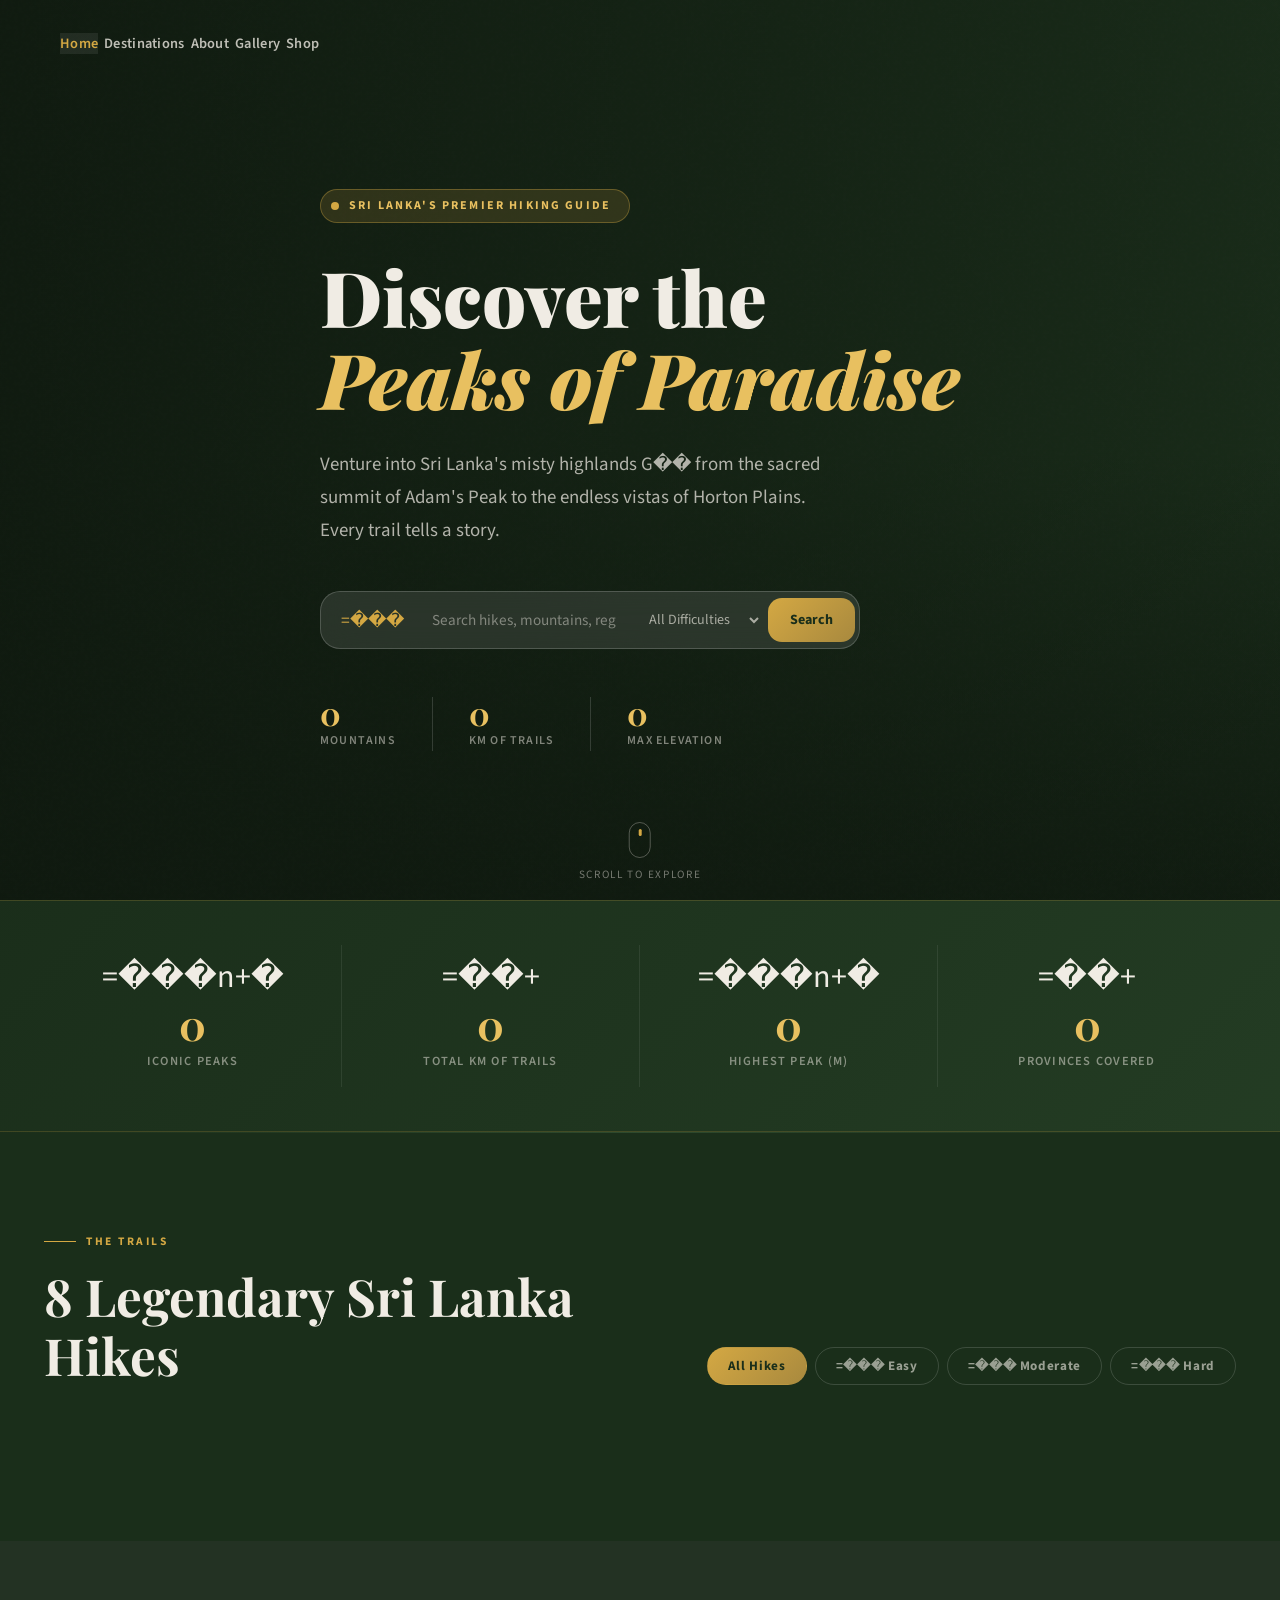
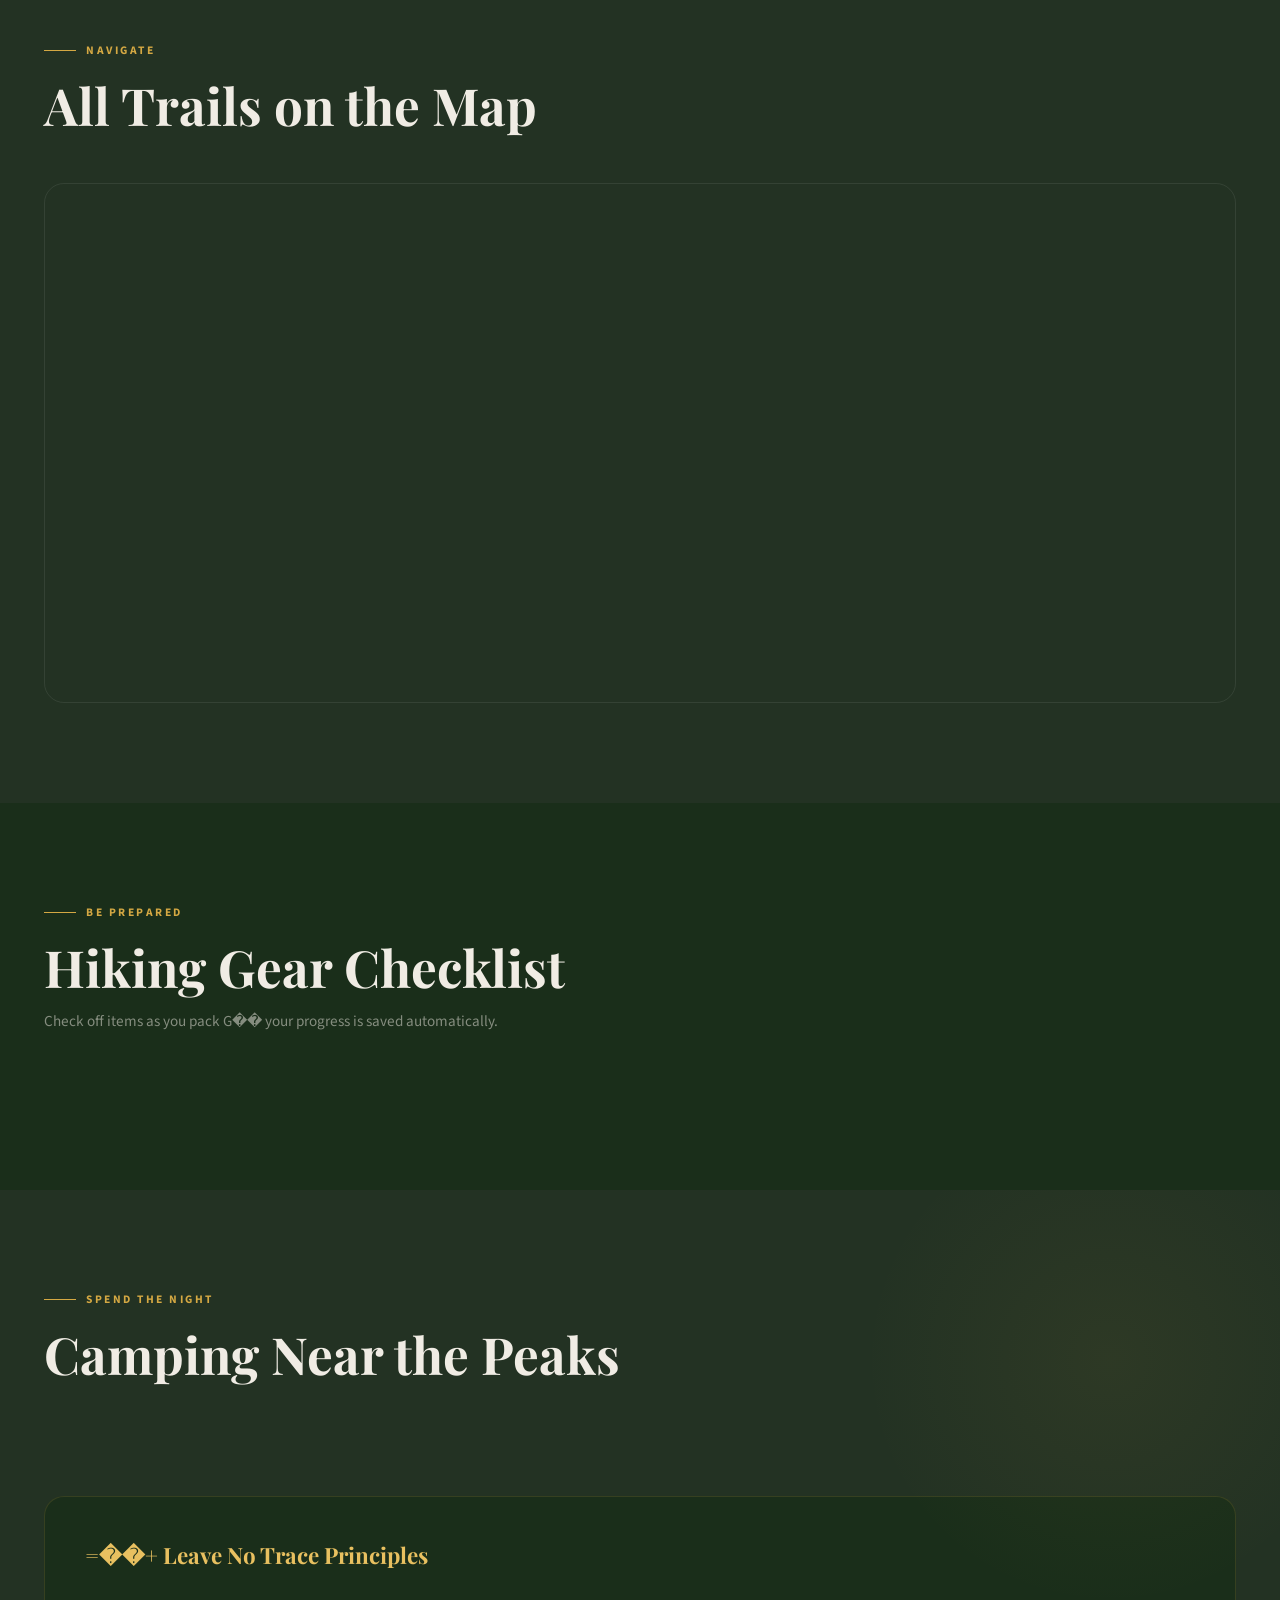
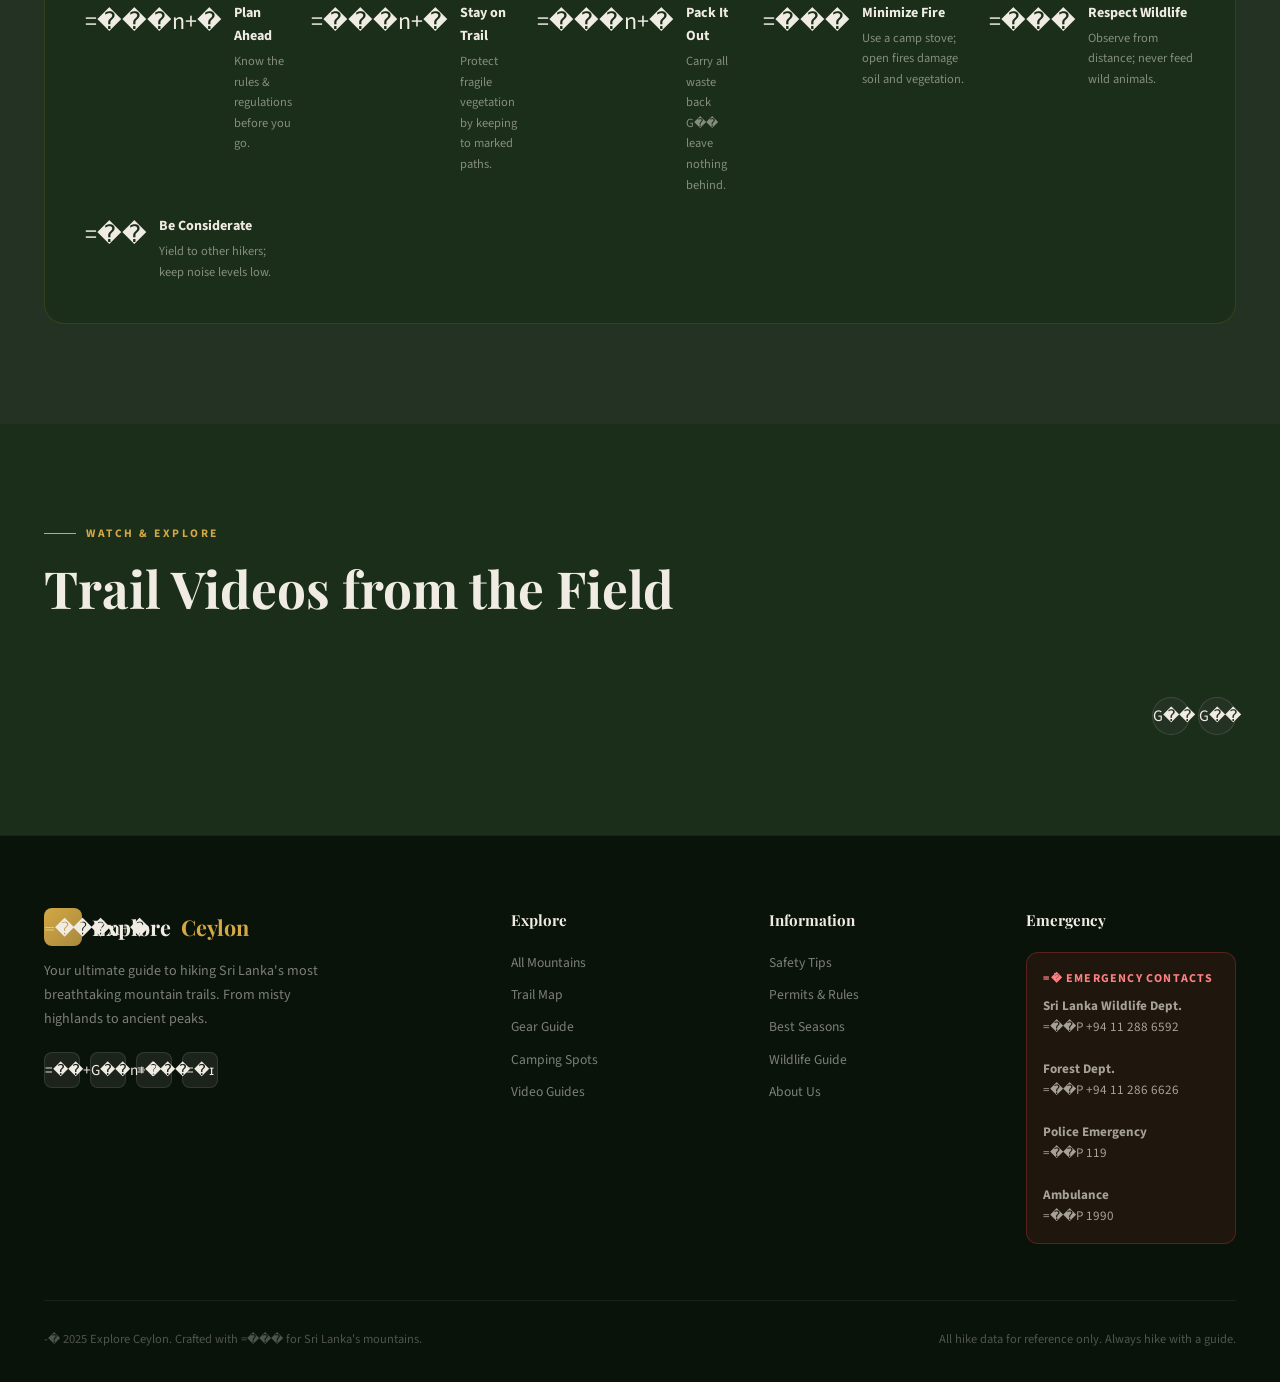
==== commit 6dd2a46c: "Restore Explore Ceylon project files" ====
--- a/index.html
+++ b/index.html
@@ -1,5 +1,5 @@
 <!DOCTYPE html>
-<html lang="en"> 
+<html lang="en">
 <head>
     <meta charset="UTF-8">
     <meta name="viewport" content="width=device-width, initial-scale=1.0">
@@ -14,7 +14,7 @@
     <header>
         <nav id="navbar">
             <div class="container">
-            
+
                 <ul class="nav-links">
             <li><a href="#hero" class="active">Home</a></li>
             <li><a href="#destinations">Destinations</a></li>
@@ -28,13 +28,13 @@
 
         <!--MOBILE MENU -->
         <div class="mobile-menu" id="mobileMenu">
-            <button class="menu-close" id="mobileMenu">✕</button>
+            <button class="menu-close" id="mobileMenu">G��</button>
             <a href="#hero" onclick="closeMobileMenu()">Home</a>
             <a href="#destinations" onclick="closeMobileMenu()">Destinations</a>
             <a href="#about" onclick="closeMobileMenu()">About</a>
             <a href="#gallery" onclick="closeMobileMenu()">Gallery</a>
             <a href="#shop" onclick="closeMobileMenu()">Shop</a>
-            
+
 
         </div>
     </header>
@@ -52,21 +52,21 @@
             <div class="hero-eyebrow">
               <span class="dot"></span>
           Sri Lanka's Premier Hiking Guide
-            </div>  
+            </div>
         <h1 class="hero-title">
             Discover the <br/>
             <em>Peaks of Paradise</em>
         </h1>
         <p class="hero-desc">
-            Venture into Sri Lanka's misty highlands — from the sacred summit of
+            Venture into Sri Lanka's misty highlands G�� from the sacred summit of
           Adam's Peak to the endless vistas of Horton Plains. Every trail tells a story.
         </p>
-           
+
 
         <!--SEARCH BAR-->
         <div class="hero-search">
-            <span class="search-icon">🔍</span>
-            <input  
+            <span class="search-icon">=���</span>
+            <input
             type="text"
             id="heroSearch"
             placeholder="Search hikes, mountains, regions..."
@@ -114,22 +114,22 @@
     <div class="container">
       <div class="stats-grid">
         <div class="stat-item">
-          <div class="stat-icon">🏔️</div>
+          <div class="stat-icon">=���n+�</div>
           <div class="stat-count" data-target="8">0</div>
           <div class="stat-desc">Iconic Peaks</div>
         </div>
         <div class="stat-item">
-          <div class="stat-icon">🥾</div>
+          <div class="stat-icon">=��+</div>
           <div class="stat-count" data-target="72">0</div>
           <div class="stat-desc">Total KM of Trails</div>
         </div>
         <div class="stat-item">
-          <div class="stat-icon">🌡️</div>
+          <div class="stat-icon">=���n+�</div>
           <div class="stat-count" data-target="2524">0</div>
           <div class="stat-desc">Highest Peak (m)</div>
         </div>
         <div class="stat-item">
-          <div class="stat-icon">🌿</div>
+          <div class="stat-icon">=��+</div>
           <div class="stat-count" data-target="3">0</div>
           <div class="stat-desc">Provinces Covered</div>
         </div>
@@ -148,9 +148,9 @@
             </div>
             <div class="filter-bar" id="filterBar">
             <button class="filter-pill active" data-filter="">All Hikes</button>
-            <button class="filter-pill" data-filter="Easy">🟢 Easy</button>
-            <button class="filter-pill" data-filter="Moderate">🟡 Moderate</button>
-            <button class="filter-pill" data-filter="Hard">🔴 Hard</button>    
+            <button class="filter-pill" data-filter="Easy">=��� Easy</button>
+            <button class="filter-pill" data-filter="Moderate">=��� Moderate</button>
+            <button class="filter-pill" data-filter="Hard">=��� Hard</button>
             </div>
         </div>
         <!-- Cards injected by JS -->
@@ -165,7 +165,7 @@
     <div class="modal-box" id="modalBox">
         <div class="modal-hero">
             <img id="modelHeroImg" src="" alt=""/>
-            <button class="model-close" onclick="closeModal()">✕</button>
+            <button class="model-close" onclick="closeModal()">G��</button>
             <div class="modal-hero-overlay">
                 <div class="modal-title-wrap">
                     <h2 id="modalTitle"></h2>
@@ -198,7 +198,7 @@
         </div>
 
          <!-- Map Tab -->
-            
+
         <div class="tab-panel" id="tab-map">
           <div class="map-embed">
             <iframe id="modalMap" src="" loading="lazy" allowfullscreen></iframe>
@@ -218,7 +218,7 @@
   </div>
 
   <!--MAP-->
-    
+
     <section id="map-section">
     <div class="container">
       <p class="section-label">Navigate</p>
@@ -241,7 +241,7 @@
       <p class="section-label">Be Prepared</p>
       <h2 class="section-title">Hiking Gear Checklist</h2>
       <p style="color:rgba(240,236,228,0.5);margin-top:12px;font-size:0.95rem;">
-        Check off items as you pack — your progress is saved automatically.
+        Check off items as you pack G�� your progress is saved automatically.
       </p>
       <!-- Categories injected by JS -->
       <div class="gear-categories" id="gearGrid"></div>
@@ -249,7 +249,7 @@
   </section>
 
   <!--CAMPING-->
-    
+
      <section id="camping">
     <div class="container">
       <p class="section-label">Spend the Night</p>
@@ -258,32 +258,32 @@
       <div class="camping-grid" id="campingGrid"></div>
 
   <!--TIPS-->
-        
+
     <div class="lnt-tips">
-        <div class="lnt-title">🌿 Leave No Trace Principles</div>
+        <div class="lnt-title">=��+ Leave No Trace Principles</div>
         <div class="lnt-grid">
           <div class="lnt-item">
-            <div class="lnt-icon">🗺️</div>
+            <div class="lnt-icon">=���n+�</div>
             <div class="lnt-text"><h4>Plan Ahead</h4><p>Know the rules & regulations before you go.</p></div>
           </div>
           <div class="lnt-item">
-            <div class="lnt-icon">🛤️</div>
+            <div class="lnt-icon">=���n+�</div>
             <div class="lnt-text"><h4>Stay on Trail</h4><p>Protect fragile vegetation by keeping to marked paths.</p></div>
           </div>
           <div class="lnt-item">
-            <div class="lnt-icon">🗑️</div>
-            <div class="lnt-text"><h4>Pack It Out</h4><p>Carry all waste back — leave nothing behind.</p></div>
-          </div>
-          <div class="lnt-item">
-            <div class="lnt-icon">🔥</div>
+            <div class="lnt-icon">=���n+�</div>
+            <div class="lnt-text"><h4>Pack It Out</h4><p>Carry all waste back G�� leave nothing behind.</p></div>
+          </div>
+          <div class="lnt-item">
+            <div class="lnt-icon">=���</div>
             <div class="lnt-text"><h4>Minimize Fire</h4><p>Use a camp stove; open fires damage soil and vegetation.</p></div>
           </div>
           <div class="lnt-item">
-            <div class="lnt-icon">🐘</div>
+            <div class="lnt-icon">=���</div>
             <div class="lnt-text"><h4>Respect Wildlife</h4><p>Observe from distance; never feed wild animals.</p></div>
           </div>
           <div class="lnt-item">
-            <div class="lnt-icon">🤝</div>
+            <div class="lnt-icon">=��</div>
             <div class="lnt-text"><h4>Be Considerate</h4><p>Yield to other hikers; keep noise levels low.</p></div>
           </div>
         </div>
@@ -292,7 +292,7 @@
   </section>
 
   <!--VIDEOS-->
-    
+
  <section id="videos">
     <div class="container">
       <p class="section-label">Watch & Explore</p>
@@ -301,8 +301,8 @@
         <!-- Cards injected by JS -->
         <div class="videos-scroll" id="videosScroll"></div>
         <div class="scroll-arrows">
-          <button class="scroll-arrow" onclick="scrollVideos(-1)">←</button>
-          <button class="scroll-arrow" onclick="scrollVideos(1)">→</button>
+          <button class="scroll-arrow" onclick="scrollVideos(-1)">G��</button>
+          <button class="scroll-arrow" onclick="scrollVideos(1)">G��</button>
         </div>
       </div>
     </div>
@@ -316,16 +316,16 @@
 
         <div class="footer-brand">
           <div class="nav-logo">
-            <div class="nav-logo-icon">🏔️</div>
+            <div class="nav-logo-icon">=���n+�</div>
             Explore <span>Ceylon</span>
           </div>
-          <p>Your ultimate guide to hiking Sri Lanka's most breathtaking mountain trails. 
+          <p>Your ultimate guide to hiking Sri Lanka's most breathtaking mountain trails.
             From misty highlands to ancient peaks.</p>
             <div class="footer-social">
-            <a class="social-btn" href="#" title="Instagram">📸</a>
-            <a class="social-btn" href="#" title="YouTube">▶️</a>
-            <a class="social-btn" href="#" title="Facebook">📘</a>
-            <a class="social-btn" href="#" title="Twitter">🐦</a>
+            <a class="social-btn" href="#" title="Instagram">=��+</a>
+            <a class="social-btn" href="#" title="YouTube">G��n+�</a>
+            <a class="social-btn" href="#" title="Facebook">=���</a>
+            <a class="social-btn" href="#" title="Twitter">=�ɪ</a>
           </div>
         </div>
 
@@ -354,16 +354,16 @@
         <div class="footer-col">
           <h4>Emergency</h4>
           <div class="emergency-box">
-            <h5>🚨 Emergency Contacts</h5>
+            <h5>=�ܿ Emergency Contacts</h5>
             <p>
               <strong>Sri Lanka Wildlife Dept.</strong><br/>
-              📞 +94 11 288 6592<br/><br/>
+              =��P +94 11 288 6592<br/><br/>
               <strong>Forest Dept.</strong><br/>
-              📞 +94 11 286 6626<br/><br/>
+              =��P +94 11 286 6626<br/><br/>
               <strong>Police Emergency</strong><br/>
-              📞 119<br/><br/>
+              =��P 119<br/><br/>
               <strong>Ambulance</strong><br/>
-              📞 1990
+              =��P 1990
             </p>
           </div>
         </div>
@@ -371,24 +371,24 @@
       </div>
 
       <div class="footer-bottom">
-        <span>© 2025 Explore Ceylon. Crafted with 💚 for Sri Lanka's mountains.</span>
+        <span>-� 2025 Explore Ceylon. Crafted with =��� for Sri Lanka's mountains.</span>
         <span>All hike data for reference only. Always hike with a guide.</span>
       </div>
     </div>
   </footer>
 
   <!-- Back to Top -->
-  <button id="back-to-top">↑</button>
-
-  <!-- ════════════════════════════════════
-       JAVASCRIPT — loaded last for performance
-  ════════════════════════════════════ -->
+  <button id="back-to-top">G��</button>
+
+  <!-- G��G��G��G��G��G��G��G��G��G��G��G��G��G��G��G��G��G��G��G��G��G��G��G��G��G��G��G��G��G��G��G��G��G��G��G��
+       JAVASCRIPT G�� loaded last for performance
+  G��G��G��G��G��G��G��G��G��G��G��G��G��G��G��G��G��G��G��G��G��G��G��G��G��G��G��G��G��G��G��G��G��G��G��G�� -->
   <script src="main.js"></script>
 
-  
-
-
-
-    
+
+
+
+
+
 </body>
 </html>
--- a/style.css
+++ b/style.css
@@ -1453,6 +1453,92 @@
   transform: translateY(-3px); 
 }
 
-
-
-
+/* KEYFRAMES */
+
+@keyframes fadeIn {
+  from { opacity: 0; }
+  to   { opacity: 1; }
+}
+@keyframes fadeInUp {
+  from { opacity: 0; transform: translateY(28px); }
+  to   { opacity: 1; transform: translateY(0); }
+}
+@keyframes fadeInDown {
+  from { opacity: 0; transform: translateY(-18px); }
+  to   { opacity: 1; transform: translateY(0); }
+}
+@keyframes fadeInRight {
+  from { opacity: 0; transform: translateX(28px); }
+  to   { opacity: 1; transform: translateX(0); }
+}
+
+ /* MOBILE MENU */
+
+.mobile-menu {
+   display: none;
+  position: fixed;
+  top: 0; left: 0; right: 0;
+  z-index: 1500;
+  background: rgba(14,22,14,0.97);
+  backdrop-filter: blur(20px);
+  padding: 80px 28px 40px;
+  flex-direction: column;
+  gap: 6px;
+  transform: translateX(-100%);
+  transition: transform 0.35s ease;
+}
+
+.mobile-menu.open { 
+  transform: translateX(0); 
+}
+
+.mobile-menu a {
+  padding: 14px 0;
+  font-size: 1.2rem;
+  font-weight: 600;
+  color: rgba(240,236,228,0.7);
+  border-bottom: 1px solid rgba(255,255,255,0.07);
+  transition: var(--transition);
+}
+
+.mobile-menu a:hover {
+   color: var(--gold); 
+}
+
+.menu-close {
+  position: absolute;
+  top: 20px; right: 20px;
+  font-size: 1.4rem;
+  color: var(--mist);
+}
+
+/* RESPONSIVE */
+
+@media (max-width: 1024px) {
+  .hero-image-stack {display: none;}
+  .footer-grid { grid-template-columns: 1fr 1fr; }
+}
+
+@media (max-width: 768px) {
+  .nav-links, .btn-primary { display: none; }
+  .hamburger { display: flex; }
+  .mobile-menu { display: flex; }
+   .stats-grid { grid-template-columns: repeat(2, 1fr); }
+  .stat-item:nth-child(2) { border-right: none; }
+  .section-head { flex-direction: column; align-items: flex-start; }
+  .footer-grid { grid-template-columns: 1fr; gap: 32px; }
+  .footer-bottom { flex-direction: column; text-align: center; }
+  .hero-stats { gap: 20px; }
+  .stat-divider { display: none; }
+
+}
+
+@media (max-width: 480px) {
+  .hikes-grid { grid-template-columns: 1fr; }
+  .camping-grid { grid-template-columns: 1fr; }
+  .gear-categories { grid-template-columns: 1fr; }
+  .videos-scroll .video-card { flex: 0 0 280px; }
+}
+
+
+
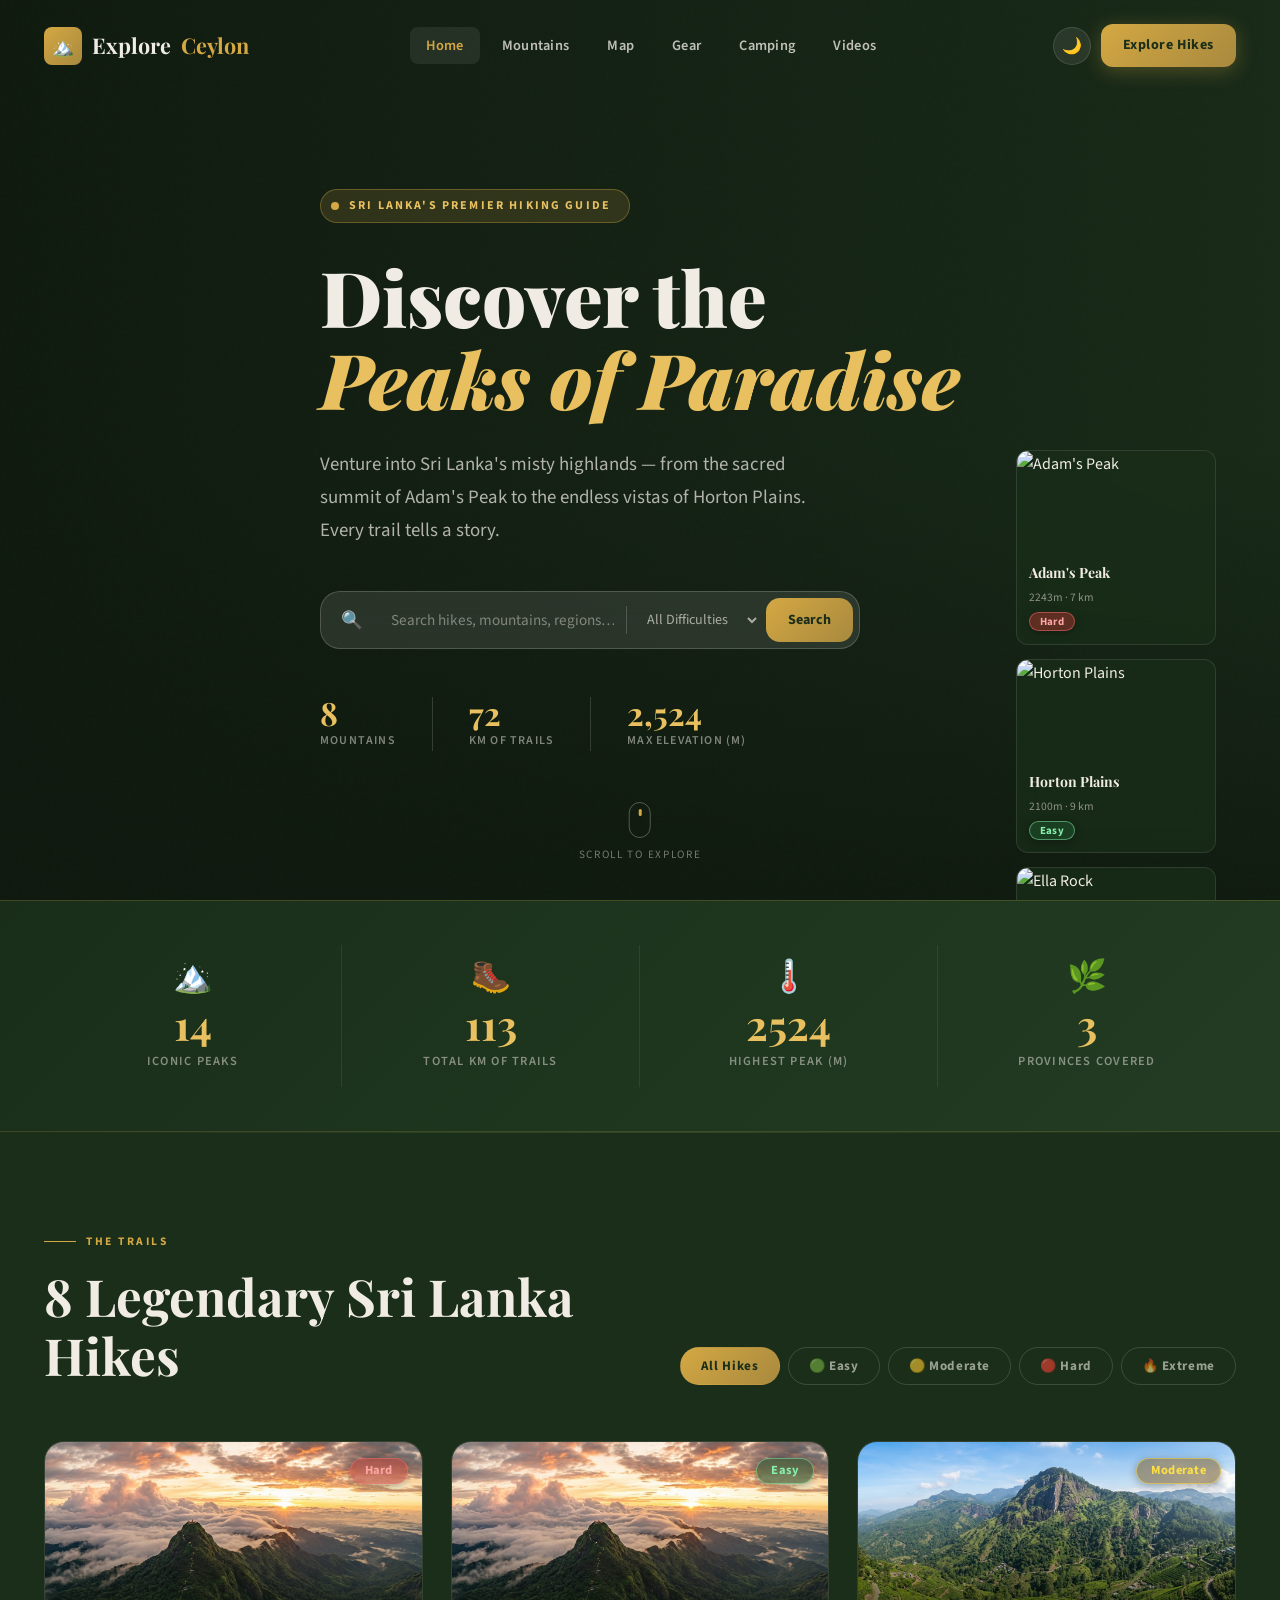
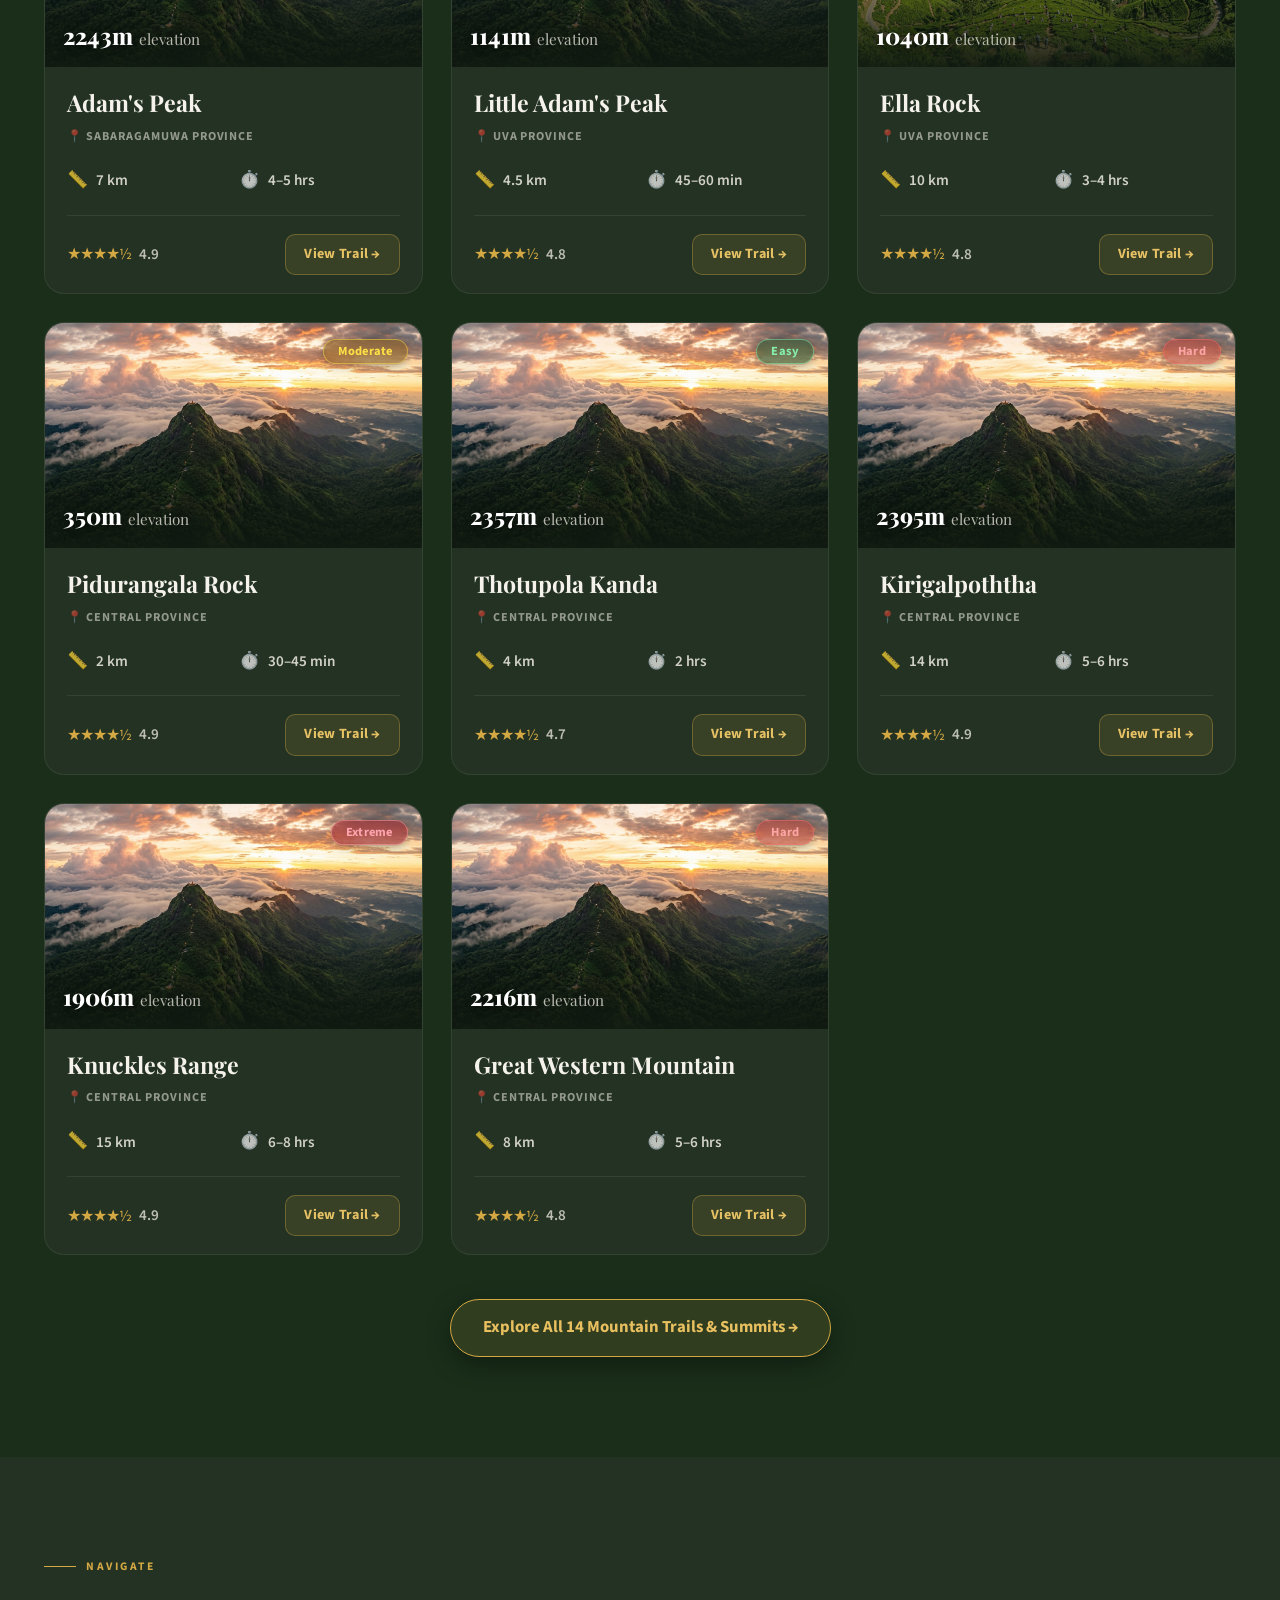
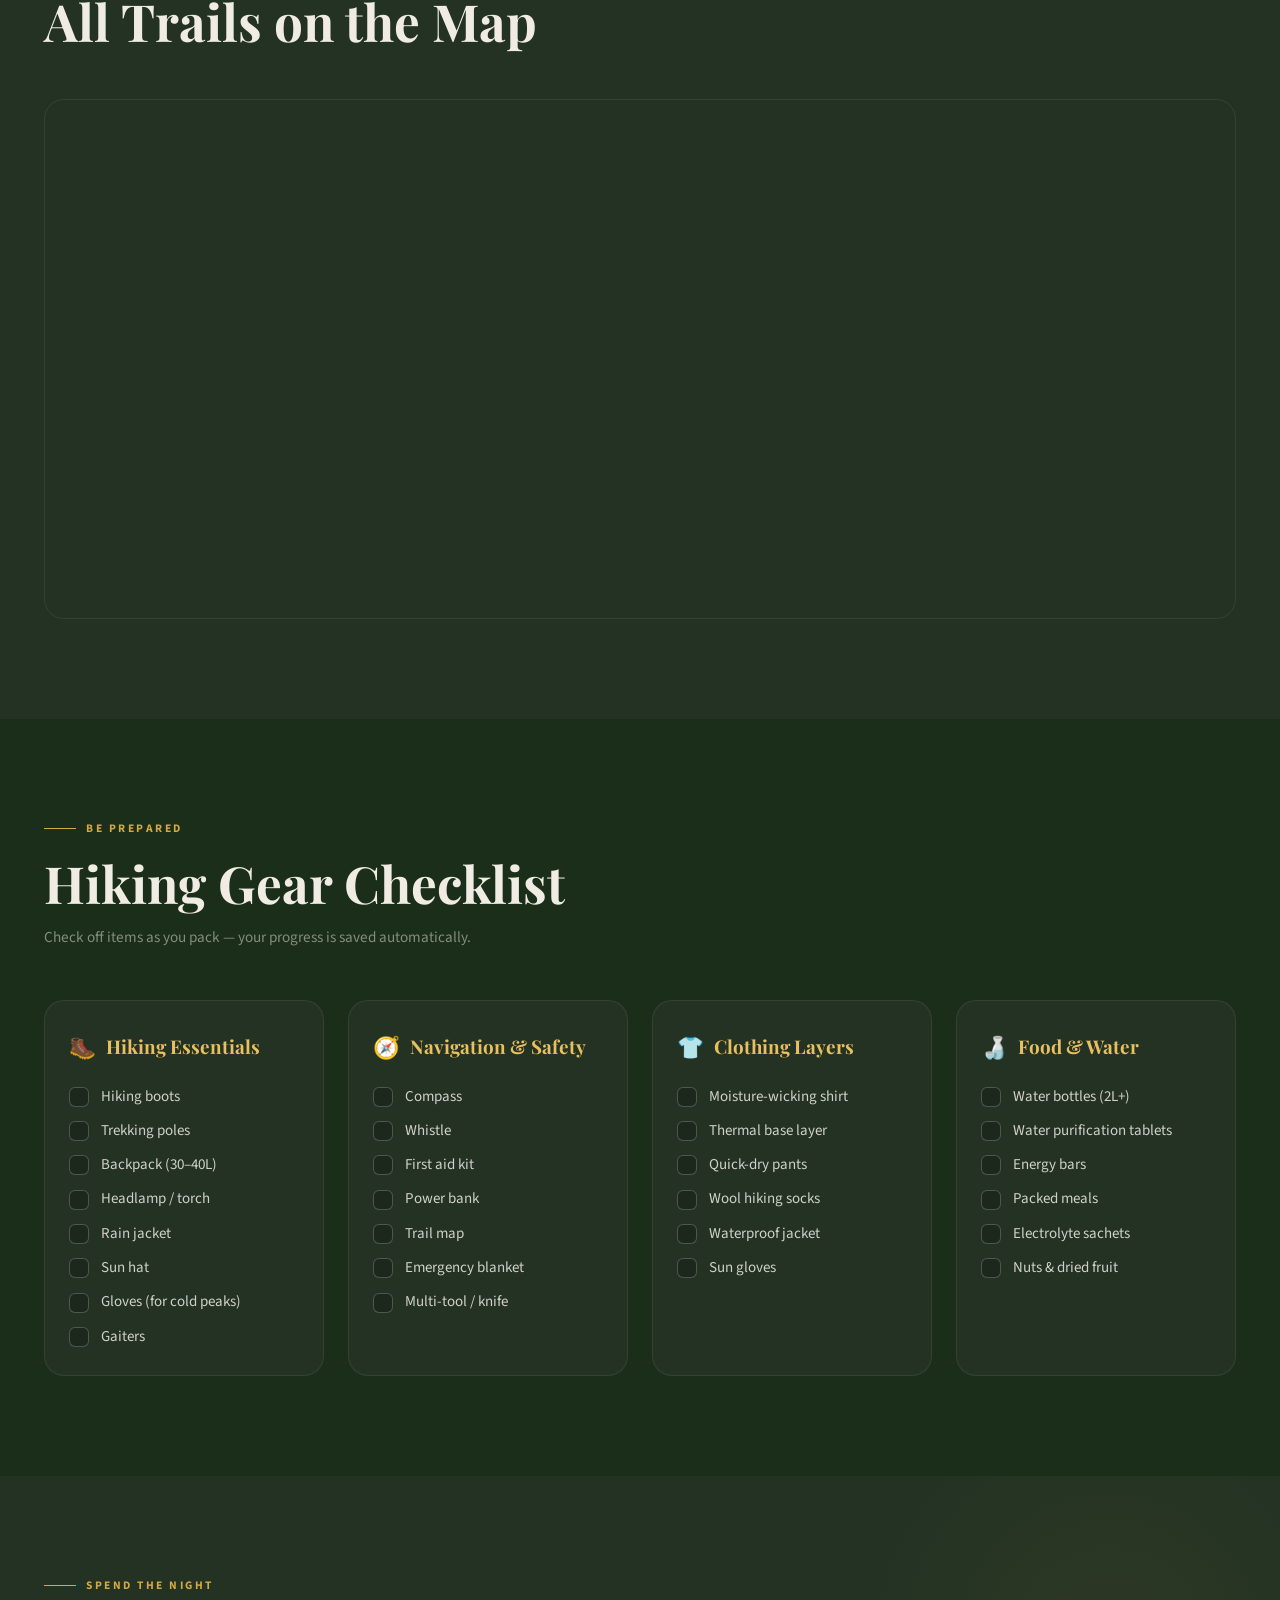
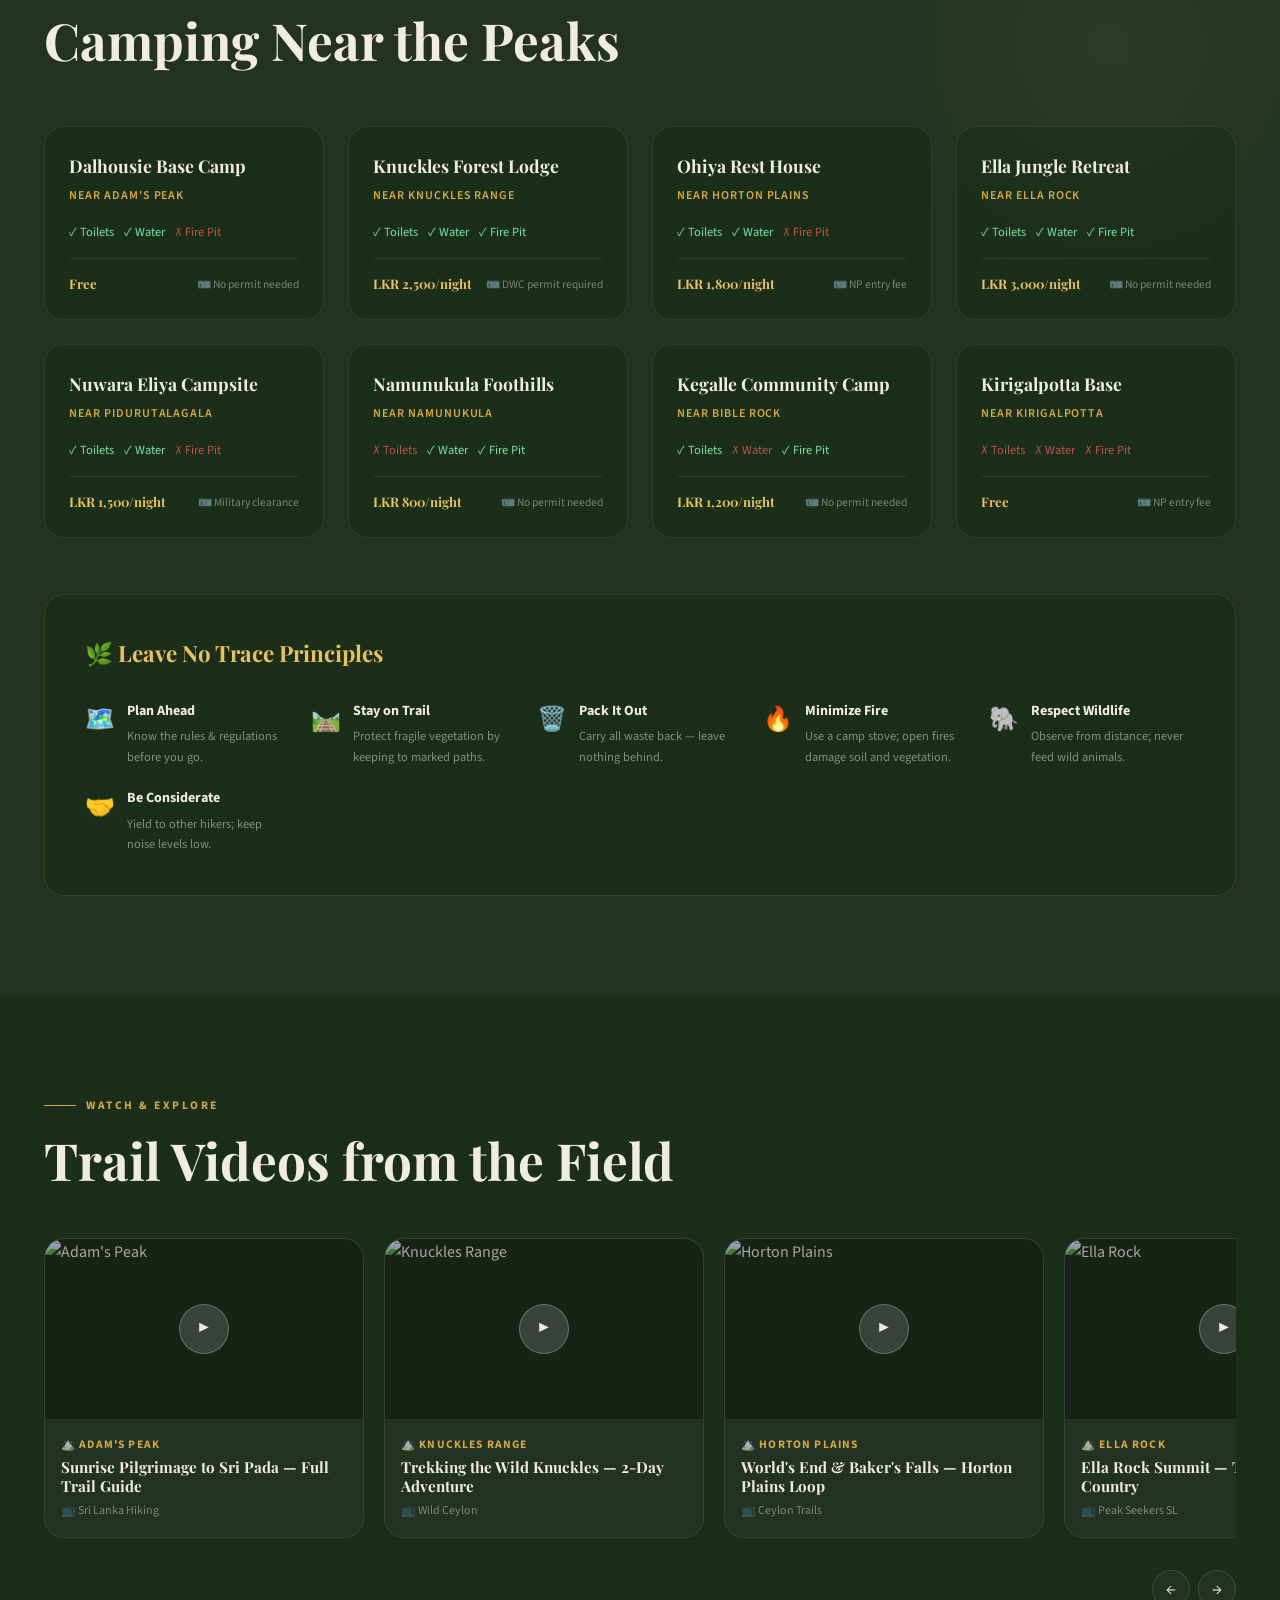
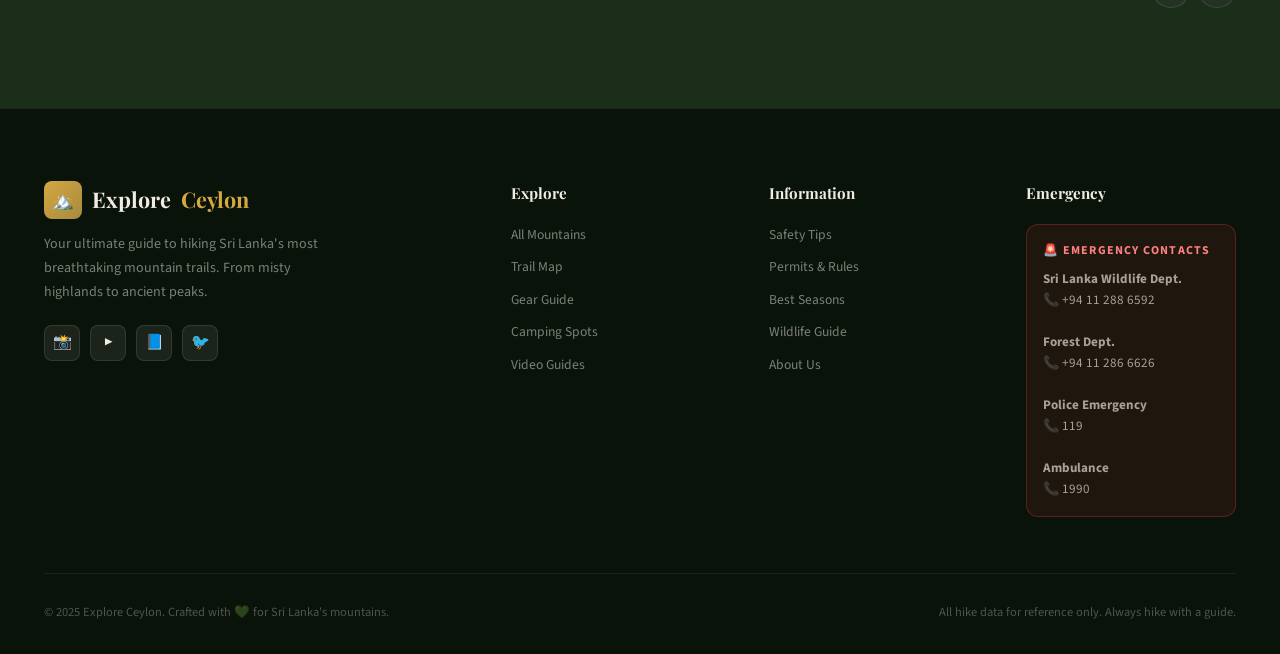
==== commit 36c1aaa2: "Update home page with 8 hiking cards, capsule difficulty badges, and refreshed sections" ====
--- a/index.html
+++ b/index.html
@@ -1,394 +1,873 @@
 <!DOCTYPE html>
+
 <html lang="en">
+
 <head>
-    <meta charset="UTF-8">
-    <meta name="viewport" content="width=device-width, initial-scale=1.0">
-    <title>Explore Ceylon | Discover the Best Hiking Trails in Sri Lanka</title>
-    <link rel="stylesheet" href="style.css">
-    <link rel="preconnect" href="https://fonts.googleapis.com"/>
-    <link href="https://fonts.googleapis.com/css2?family=Playfair+Display:ital,wght@0,400;0,700;0,900;1,400;1,700&family=Source+Sans+3:wght@300;400;600;700&display=swap" rel="stylesheet"/>
+
+  <meta charset="UTF-8" />
+
+  <meta name="viewport" content="width=device-width, initial-scale=1.0"/>
+
+  <title>Explore Ceylon — Discover the Peaks of Paradise</title>
+
+  <link rel="preconnect" href="https://fonts.googleapis.com"/>
+
+  <link href="https://fonts.googleapis.com/css2?family=Playfair+Display:ital,wght@0,400;0,700;0,900;1,400;1,700&family=Source+Sans+3:wght@300;400;600;700&display=swap" rel="stylesheet"/>
+
+  <link rel="stylesheet" href="style.css"/>
 
 </head>
+
 <body>
-    <!--NAVBAR -->
-    <header>
-        <nav id="navbar">
-            <div class="container">
-
-                <ul class="nav-links">
-            <li><a href="#hero" class="active">Home</a></li>
-            <li><a href="#destinations">Destinations</a></li>
-            <li> <a href="#about">About</a></li>
-            <li><a href="#gallery">Gallery</a></li>
-            <li><a href="#shop">Shop</a></li>
-               </ul>
+
+
+
+  <!-- ════════════════════════════════════
+
+       NAVIGATION
+
+  ════════════════════════════════════ -->
+
+  <nav id="navbar">
+
+    <div class="container">
+
+      <div class="nav-inner">
+
+        <a href="#hero" class="nav-logo">
+
+          <div class="nav-logo-icon">🏔️</div>
+
+          Explore <span>Ceylon</span>
+
+        </a>
+
+        <ul class="nav-links">
+
+          <li><a href="#hero" class="active">Home</a></li>
+
+          <li><a href="mountains.html">Mountains</a></li>
+
+          <li><a href="#map-section">Map</a></li>
+
+          <li><a href="#gear">Gear</a></li>
+
+          <li><a href="#camping">Camping</a></li>
+
+          <li><a href="#videos">Videos</a></li>
+
+        </ul>
+
+        <div class="nav-actions">
+
+          <button class="btn-theme" id="themeToggle" title="Toggle theme">🌙</button>
+
+          <a href="#mountains" class="btn-primary">Explore Hikes</a>
+
+          <button class="hamburger" id="hamburger">
+
+            <span></span><span></span><span></span>
+
+          </button>
+
+        </div>
+
+      </div>
+
+    </div>
+
+  </nav>
+
+
+
+  <!-- Mobile Menu -->
+
+  <div class="mobile-menu" id="mobileMenu">
+
+    <button class="menu-close" id="menuClose">✕</button>
+
+    <a href="#hero"        onclick="closeMobileMenu()">🏠 Home</a>
+
+    <a href="#mountains"   onclick="closeMobileMenu()">⛰️ Mountains</a>
+
+    <a href="#map-section" onclick="closeMobileMenu()">🗺️ Map</a>
+
+    <a href="#gear"        onclick="closeMobileMenu()">🎒 Gear</a>
+
+    <a href="#camping"     onclick="closeMobileMenu()">⛺ Camping</a>
+
+    <a href="#videos"      onclick="closeMobileMenu()">🎬 Videos</a>
+
+    <a href="#footer"      onclick="closeMobileMenu()">📬 Contact</a>
+
+  </div>
+
+
+
+  <!-- ════════════════════════════════════
+
+       HERO
+
+  ════════════════════════════════════ -->
+
+  <section id="hero">
+
+    <div class="hero-bg">
+
+      <img
+
+        src="https://images.unsplash.com/photo-1565197119566-01a26c6ca47c?w=1800&q=80"
+
+        alt="Sri Lanka misty mountain peaks"
+
+        loading="eager"
+
+      />
+
+    </div>
+
+
+
+    <!-- Right side floating mini-cards -->
+
+    <div class="hero-image-stack">
+
+      <div class="stack-card" onclick="openModal(0)">
+
+        <img src="https://images.unsplash.com/photo-1596895111956-bf1cf0599ce5?w=300&q=75" alt="Adam's Peak"/>
+
+        <div class="stack-card-info">
+
+          <div class="stack-card-name">Adam's Peak</div>
+
+          <div class="stack-card-meta">2243m · 7 km</div>
+
+          <span class="stack-badge badge-hard">Hard</span>
+
+        </div>
+
+      </div>
+
+      <div class="stack-card" onclick="openModal(2)">
+
+        <img src="https://images.unsplash.com/photo-1561553543-e4c7b608b98d?w=300&q=75" alt="Horton Plains"/>
+
+        <div class="stack-card-info">
+
+          <div class="stack-card-name">Horton Plains</div>
+
+          <div class="stack-card-meta">2100m · 9 km</div>
+
+          <span class="stack-badge badge-easy">Easy</span>
+
+        </div>
+
+      </div>
+
+      <div class="stack-card" onclick="openModal(3)">
+
+        <img src="https://images.unsplash.com/photo-1602147743086-9cc49a7e7086?w=300&q=75" alt="Ella Rock"/>
+
+        <div class="stack-card-info">
+
+          <div class="stack-card-name">Ella Rock</div>
+
+          <div class="stack-card-meta">1041m · 8 km</div>
+
+          <span class="stack-badge badge-moderate">Moderate</span>
+
+        </div>
+
+      </div>
+
+    </div>
+
+
+
+    <div class="container">
+
+      <div class="hero-content">
+
+        <div class="hero-eyebrow">
+
+          <span class="dot"></span>
+
+          Sri Lanka's Premier Hiking Guide
+
+        </div>
+
+        <h1 class="hero-title">
+
+          Discover the<br/>
+
+          <em>Peaks of Paradise</em>
+
+        </h1>
+
+        <p class="hero-desc">
+
+          Venture into Sri Lanka's misty highlands — from the sacred summit of
+
+          Adam's Peak to the endless vistas of Horton Plains. Every trail tells a story.
+
+        </p>
+
+
+
+        <!-- Search Bar -->
+
+        <div class="hero-search">
+
+          <span class="search-icon">🔍</span>
+
+          <input
+
+            type="text"
+
+            id="heroSearch"
+
+            placeholder="Search hikes, mountains, regions…"
+
+            autocomplete="off"
+
+          />
+
+          <div class="search-divider"></div>
+
+          <select class="search-filter" id="heroFilter" onchange="filterHikes()">
+
+            <option value="">All Difficulties</option>
+
+            <option value="Easy">Easy</option>
+
+            <option value="Moderate">Moderate</option>
+
+            <option value="Hard">Hard</option>
+
+            <option value="Extreme">Extreme</option>
+
+          </select>
+
+          <button class="search-btn" onclick="doSearch()">Search</button>
+
+        </div>
+
+
+
+        <!-- Hero inline stats -->
+
+        <div class="hero-stats">
+
+          <div class="stat">
+
+            <div class="stat-num" id="stat1">0</div>
+
+            <div class="stat-label">Mountains</div>
+
+          </div>
+
+          <div class="stat-divider"></div>
+
+          <div class="stat">
+
+            <div class="stat-num" id="stat2">0</div>
+
+            <div class="stat-label">KM of Trails</div>
+
+          </div>
+
+          <div class="stat-divider"></div>
+
+          <div class="stat">
+
+            <div class="stat-num" id="stat3">0</div>
+
+            <div class="stat-label">Max Elevation (m)</div>
+
+          </div>
+
+        </div>
+
+      </div>
+
+    </div>
+
+
+
+    <div class="hero-scroll">
+
+      <div class="scroll-wheel"></div>
+
+      <span>Scroll to explore</span>
+
+    </div>
+
+  </section>
+
+
+
+  <!-- ════════════════════════════════════
+
+       STATS STRIP
+
+  ════════════════════════════════════ -->
+
+  <div id="stats-strip">
+
+    <div class="container">
+
+      <div class="stats-grid">
+
+        <div class="stat-item">
+
+          <div class="stat-icon">🏔️</div>
+
+          <div class="stat-count" data-target="8">0</div>
+
+          <div class="stat-desc">Iconic Peaks</div>
+
+        </div>
+
+        <div class="stat-item">
+
+          <div class="stat-icon">🥾</div>
+
+          <div class="stat-count" data-target="72">0</div>
+
+          <div class="stat-desc">Total KM of Trails</div>
+
+        </div>
+
+        <div class="stat-item">
+
+          <div class="stat-icon">🌡️</div>
+
+          <div class="stat-count" data-target="2524">0</div>
+
+          <div class="stat-desc">Highest Peak (m)</div>
+
+        </div>
+
+        <div class="stat-item">
+
+          <div class="stat-icon">🌿</div>
+
+          <div class="stat-count" data-target="3">0</div>
+
+          <div class="stat-desc">Provinces Covered</div>
+
+        </div>
+
+      </div>
+
+    </div>
+
+  </div>
+
+
+
+  <!-- ════════════════════════════════════
+
+       MOUNTAINS / HIKE LISTINGS
+
+  ════════════════════════════════════ -->
+
+  <section id="mountains">
+
+    <div class="container">
+
+      <div class="section-head">
+
+        <div class="section-head-left">
+
+          <p class="section-label">The Trails</p>
+
+          <h2 class="section-title">8 Legendary Sri Lanka Hikes</h2>
+
+        </div>
+
+        <div class="filter-bar" id="filterBar">
+
+          <button class="filter-pill active" data-filter="">All Hikes</button>
+
+          <button class="filter-pill" data-filter="Easy">🟢 Easy</button>
+
+          <button class="filter-pill" data-filter="Moderate">🟡 Moderate</button>
+
+          <button class="filter-pill" data-filter="Hard">🔴 Hard</button>
+
+          <button class="filter-pill" data-filter="Extreme">🔥 Extreme</button>
+
+        </div>
+
+      </div>
+
+      <!-- Cards injected by JS -->
+
+      <div class="hikes-grid" id="hikesGrid"></div>
+
+      <!-- SEE MORE BUTTON WRAPPER -->
+      <div class="see-more-wrap" id="seeMoreWrap">
+        <a href="mountains.html" class="btn-see-more" id="seeMoreBtn">
+          <span>Explore All 14 Mountain Trails & Summits →</span>
+        </a>
+      </div>
+
+    </div>
+
+  </section>
+
+
+
+  <!-- ════════════════════════════════════
+
+       HIKE DETAIL MODAL
+
+  ════════════════════════════════════ -->
+
+  <div id="modal-overlay">
+
+    <div class="modal-box" id="modalBox">
+
+      <div class="modal-hero">
+
+        <img id="modalHeroImg" src="" alt=""/>
+
+        <button class="modal-close" onclick="closeModal()">✕</button>
+
+        <div class="modal-hero-overlay">
+
+          <div class="modal-title-wrap">
+
+            <h2 id="modalTitle"></h2>
+
+            <div id="modalBadge"></div>
+
+          </div>
+
+        </div>
+
+      </div>
+
+
+
+      <div class="modal-tabs">
+
+        <button class="modal-tab active" data-tab="overview">Overview</button>
+
+        <button class="modal-tab" data-tab="map">Map</button>
+
+        <button class="modal-tab" data-tab="video">Video</button>
+
+      </div>
+
+
+
+      <div class="modal-content">
+
+        <!-- Overview Tab -->
+
+        <div class="tab-panel active" id="tab-overview">
+
+          <div class="modal-info-grid" id="modalInfoGrid"></div>
+
+          <p class="modal-desc" id="modalDesc"></p>
+
+          <div class="difficulty-bar-wrap">
+
+            <div class="difficulty-label">
+
+              <span>Trail Difficulty</span>
+
+              <span id="modalDiffLabel"></span>
+
             </div>
 
-        </nav>
-
-        <!--MOBILE MENU -->
-        <div class="mobile-menu" id="mobileMenu">
-            <button class="menu-close" id="mobileMenu">G��</button>
-            <a href="#hero" onclick="closeMobileMenu()">Home</a>
-            <a href="#destinations" onclick="closeMobileMenu()">Destinations</a>
-            <a href="#about" onclick="closeMobileMenu()">About</a>
-            <a href="#gallery" onclick="closeMobileMenu()">Gallery</a>
-            <a href="#shop" onclick="closeMobileMenu()">Shop</a>
-
-
-        </div>
-    </header>
-    <section id="hero">
-      <div class="hero-bg">
-      <img
-        src="https://images.unsplash.com/photo-1565197119566-01a26c6ca47c?w=1800&q=80"
-        alt="Sri Lanka misty mountain peaks"
-        loading="eager"
-      />
-    </div>
+            <div class="difficulty-bar-track">
+
+              <div class="difficulty-bar-fill" id="modalDiffBar" style="width:0%"></div>
+
+            </div>
+
+          </div>
+
+          <div class="section-label" style="margin-top:20px">Best Seasons</div>
+
+          <div class="season-tags" id="modalSeasons"></div>
+
+        </div>
+
+        <!-- Map Tab -->
+
+        <div class="tab-panel" id="tab-map">
+
+          <div class="map-embed">
+
+            <iframe id="modalMap" src="" loading="lazy" allowfullscreen></iframe>
+
+          </div>
+
+        </div>
+
+        <!-- Video Tab -->
+
+        <div class="tab-panel" id="tab-video">
+
+          <div class="video-embed">
+
+            <iframe id="modalVideo" src="" allowfullscreen></iframe>
+
+          </div>
+
+        </div>
+
+      </div>
+
+    </div>
+
+  </div>
+
+
+
+  <!-- ════════════════════════════════════
+
+       INTERACTIVE MAP
+
+  ════════════════════════════════════ -->
+
+  <section id="map-section">
 
     <div class="container">
-        <div class="hero-content">
-            <div class="hero-eyebrow">
-              <span class="dot"></span>
-          Sri Lanka's Premier Hiking Guide
-            </div>
-        <h1 class="hero-title">
-            Discover the <br/>
-            <em>Peaks of Paradise</em>
-        </h1>
-        <p class="hero-desc">
-            Venture into Sri Lanka's misty highlands G�� from the sacred summit of
-          Adam's Peak to the endless vistas of Horton Plains. Every trail tells a story.
-        </p>
-
-
-        <!--SEARCH BAR-->
-        <div class="hero-search">
-            <span class="search-icon">=���</span>
-            <input
-            type="text"
-            id="heroSearch"
-            placeholder="Search hikes, mountains, regions..."
-            autocomplete="off"/>
-
-            <div class="search-divider"></div>
-            <select class="search-filter" id="heroFilter" onchange="filterHikes()">
-                <option value="">All Difficulties</option>
-                <option value="">Easy</option>S
-                <option value="">Moderate</option>
-                <option value="">Hard</option>
-            </select>
-            <button class="search-btn" onclick="doSearch()">Search</button>
-        </div>
-
-        <!--Hero inline stats-->
-        <div class="hero-stats">
-            <div class="stat">
-                <div class="stat-num" id="stat1">0</div>
-                <div class="stat-label">Mountains</div>
-            </div>
-            <div class="stat-divider"></div>
-            <div class="stat">
-                <div class="stat-num" id="stat2">0</div>
-                <div class="stat-label">KM of Trails</div>
-            </div>
-            <div class="stat-divider"></div>
-            <div class="stat">
-                <div class="stat-num" id="stat3">0</div>
-                <div class="stat-label">Max Elevation</div>
-            </div>
-        </div>
-        </div>
-      </div>
-        <div class="hero-scroll">
-      <div class="scroll-wheel"></div>
-      <span>Scroll to explore</span>
-    </div>
-
-    </section>
-
-    <!--START TRIP-->
-
-    <div id="stats-strip">
+
+      <p class="section-label">Navigate</p>
+
+      <h2 class="section-title">All Trails on the Map</h2>
+
+      <div class="map-full">
+
+        <iframe
+
+          src="https://www.google.com/maps/embed?pb=!1m14!1m12!1m3!1d1265523.0!2d80.7718!3d7.0!2m3!1f0!2f0!3f0!3m2!1i1024!2i768!4f13.1!5e0!3m2!1sen!2slk!4v1700000000000!5m2!1sen!2slk"
+
+          loading="lazy"
+
+          allowfullscreen
+
+          referrerpolicy="no-referrer-when-downgrade">
+
+        </iframe>
+
+      </div>
+
+    </div>
+
+  </section>
+
+
+
+  <!-- ════════════════════════════════════
+
+       GEAR SECTION
+
+  ════════════════════════════════════ -->
+
+  <section id="gear">
+
     <div class="container">
-      <div class="stats-grid">
-        <div class="stat-item">
-          <div class="stat-icon">=���n+�</div>
-          <div class="stat-count" data-target="8">0</div>
-          <div class="stat-desc">Iconic Peaks</div>
-        </div>
-        <div class="stat-item">
-          <div class="stat-icon">=��+</div>
-          <div class="stat-count" data-target="72">0</div>
-          <div class="stat-desc">Total KM of Trails</div>
-        </div>
-        <div class="stat-item">
-          <div class="stat-icon">=���n+�</div>
-          <div class="stat-count" data-target="2524">0</div>
-          <div class="stat-desc">Highest Peak (m)</div>
-        </div>
-        <div class="stat-item">
-          <div class="stat-icon">=��+</div>
-          <div class="stat-count" data-target="3">0</div>
-          <div class="stat-desc">Provinces Covered</div>
-        </div>
-      </div>
-    </div>
-  </div>
-
-  <!--MOUNTAINS-->
-
-  <section id="mountains">
+
+      <p class="section-label">Be Prepared</p>
+
+      <h2 class="section-title">Hiking Gear Checklist</h2>
+
+      <p style="color:rgba(240,236,228,0.5);margin-top:12px;font-size:0.95rem;">
+
+        Check off items as you pack — your progress is saved automatically.
+
+      </p>
+
+      <!-- Categories injected by JS -->
+
+      <div class="gear-categories" id="gearGrid"></div>
+
+    </div>
+
+  </section>
+
+
+
+  <!-- ════════════════════════════════════
+
+       CAMPING SECTION
+
+  ════════════════════════════════════ -->
+
+  <section id="camping">
+
     <div class="container">
-        <div class="section-head">
-            <div class="section-head-left">
-                <p class="section-label">The Trails</p>
-                <h2 class="section-title">8 Legendary Sri Lanka Hikes</h2>
-            </div>
-            <div class="filter-bar" id="filterBar">
-            <button class="filter-pill active" data-filter="">All Hikes</button>
-            <button class="filter-pill" data-filter="Easy">=��� Easy</button>
-            <button class="filter-pill" data-filter="Moderate">=��� Moderate</button>
-            <button class="filter-pill" data-filter="Hard">=��� Hard</button>
-            </div>
-        </div>
+
+      <p class="section-label">Spend the Night</p>
+
+      <h2 class="section-title">Camping Near the Peaks</h2>
+
+      <!-- Cards injected by JS -->
+
+      <div class="camping-grid" id="campingGrid"></div>
+
+
+
+      <div class="lnt-tips">
+
+        <div class="lnt-title">🌿 Leave No Trace Principles</div>
+
+        <div class="lnt-grid">
+
+          <div class="lnt-item">
+
+            <div class="lnt-icon">🗺️</div>
+
+            <div class="lnt-text"><h4>Plan Ahead</h4><p>Know the rules & regulations before you go.</p></div>
+
+          </div>
+
+          <div class="lnt-item">
+
+            <div class="lnt-icon">🛤️</div>
+
+            <div class="lnt-text"><h4>Stay on Trail</h4><p>Protect fragile vegetation by keeping to marked paths.</p></div>
+
+          </div>
+
+          <div class="lnt-item">
+
+            <div class="lnt-icon">🗑️</div>
+
+            <div class="lnt-text"><h4>Pack It Out</h4><p>Carry all waste back — leave nothing behind.</p></div>
+
+          </div>
+
+          <div class="lnt-item">
+
+            <div class="lnt-icon">🔥</div>
+
+            <div class="lnt-text"><h4>Minimize Fire</h4><p>Use a camp stove; open fires damage soil and vegetation.</p></div>
+
+          </div>
+
+          <div class="lnt-item">
+
+            <div class="lnt-icon">🐘</div>
+
+            <div class="lnt-text"><h4>Respect Wildlife</h4><p>Observe from distance; never feed wild animals.</p></div>
+
+          </div>
+
+          <div class="lnt-item">
+
+            <div class="lnt-icon">🤝</div>
+
+            <div class="lnt-text"><h4>Be Considerate</h4><p>Yield to other hikers; keep noise levels low.</p></div>
+
+          </div>
+
+        </div>
+
+      </div>
+
+    </div>
+
+  </section>
+
+
+
+  <!-- ════════════════════════════════════
+
+       VIDEOS SECTION
+
+  ════════════════════════════════════ -->
+
+  <section id="videos">
+
+    <div class="container">
+
+      <p class="section-label">Watch & Explore</p>
+
+      <h2 class="section-title">Trail Videos from the Field</h2>
+
+      <div class="videos-scroll-wrap">
+
         <!-- Cards injected by JS -->
-      <div class="hikes-grid" id="hikesGrid"></div>
-    </div>
-    </div>
+
+        <div class="videos-scroll" id="videosScroll"></div>
+
+        <div class="scroll-arrows">
+
+          <button class="scroll-arrow" onclick="scrollVideos(-1)">←</button>
+
+          <button class="scroll-arrow" onclick="scrollVideos(1)">→</button>
+
+        </div>
+
+      </div>
+
+    </div>
+
   </section>
 
-  <!--HIKE DETAIL MODEL-->
-
-  <div id="modal-overlay">
-    <div class="modal-box" id="modalBox">
-        <div class="modal-hero">
-            <img id="modelHeroImg" src="" alt=""/>
-            <button class="model-close" onclick="closeModal()">G��</button>
-            <div class="modal-hero-overlay">
-                <div class="modal-title-wrap">
-                    <h2 id="modalTitle"></h2>
-                    <div id="modelBadge"></div>
-                </div>
-            </div>
-        </div>
-         <div class="modal-tabs">
-        <button class="modal-tab active" data-tab="overview">Overview</button>
-        <button class="modal-tab" data-tab="map">Map</button>
-        <button class="modal-tab" data-tab="video">Video</button>
-        </div>
-
-        <div class="modal-content">
-        <!-- Overview Tab -->
-        <div class="tab-panel active" id="tab-overview">
-          <div class="modal-info-grid" id="modalInfoGrid"></div>
-          <p class="modal-desc" id="modalDesc"></p>
-          <div class="difficulty-bar-wrap">
-            <div class="difficulty-label">
-              <span>Trail Difficulty</span>
-              <span id="modalDiffLabel"></span>
-            </div>
-            <div class="difficulty-bar-track">
-              <div class="difficulty-bar-fill" id="modalDiffBar" style="width:0%"></div>
-            </div>
-          </div>
-          <div class="section-label" style="margin-top:20px">Best Seasons</div>
-          <div class="season-tags" id="modalSeasons"></div>
-        </div>
-
-         <!-- Map Tab -->
-
-        <div class="tab-panel" id="tab-map">
-          <div class="map-embed">
-            <iframe id="modalMap" src="" loading="lazy" allowfullscreen></iframe>
-          </div>
-        </div>
-        <!-- Video Tab -->
-        <div class="tab-panel" id="tab-video">
-          <div class="video-embed">
-            <iframe id="modalVideo" src="" allowfullscreen></iframe>
-          </div>
-        </div>
-
-
-
-    </div>
-  </div>
-  </div>
-
-  <!--MAP-->
-
-    <section id="map-section">
+
+
+  <!-- ════════════════════════════════════
+
+       FOOTER
+
+  ════════════════════════════════════ -->
+
+  <footer id="footer">
+
     <div class="container">
-      <p class="section-label">Navigate</p>
-      <h2 class="section-title">All Trails on the Map</h2>
-      <div class="map-full">
-        <iframe
-          src="https://www.google.com/maps/embed?pb=!1m14!1m12!1m3!1d1265523.0!2d80.7718!3d7.0!2m3!1f0!2f0!3f0!3m2!1i1024!2i768!4f13.1!5e0!3m2!1sen!2slk!4v1700000000000!5m2!1sen!2slk"
-          loading="lazy"
-          allowfullscreen
-          referrerpolicy="no-referrer-when-downgrade">
-        </iframe>
-      </div>
-    </div>
-  </section>
-
-  <!--GEAR SECTION-->
-
-   <section id="gear">
-    <div class="container">
-      <p class="section-label">Be Prepared</p>
-      <h2 class="section-title">Hiking Gear Checklist</h2>
-      <p style="color:rgba(240,236,228,0.5);margin-top:12px;font-size:0.95rem;">
-        Check off items as you pack G�� your progress is saved automatically.
-      </p>
-      <!-- Categories injected by JS -->
-      <div class="gear-categories" id="gearGrid"></div>
-    </div>
-  </section>
-
-  <!--CAMPING-->
-
-     <section id="camping">
-    <div class="container">
-      <p class="section-label">Spend the Night</p>
-      <h2 class="section-title">Camping Near the Peaks</h2>
-      <!-- Cards injected by JS -->
-      <div class="camping-grid" id="campingGrid"></div>
-
-  <!--TIPS-->
-
-    <div class="lnt-tips">
-        <div class="lnt-title">=��+ Leave No Trace Principles</div>
-        <div class="lnt-grid">
-          <div class="lnt-item">
-            <div class="lnt-icon">=���n+�</div>
-            <div class="lnt-text"><h4>Plan Ahead</h4><p>Know the rules & regulations before you go.</p></div>
-          </div>
-          <div class="lnt-item">
-            <div class="lnt-icon">=���n+�</div>
-            <div class="lnt-text"><h4>Stay on Trail</h4><p>Protect fragile vegetation by keeping to marked paths.</p></div>
-          </div>
-          <div class="lnt-item">
-            <div class="lnt-icon">=���n+�</div>
-            <div class="lnt-text"><h4>Pack It Out</h4><p>Carry all waste back G�� leave nothing behind.</p></div>
-          </div>
-          <div class="lnt-item">
-            <div class="lnt-icon">=���</div>
-            <div class="lnt-text"><h4>Minimize Fire</h4><p>Use a camp stove; open fires damage soil and vegetation.</p></div>
-          </div>
-          <div class="lnt-item">
-            <div class="lnt-icon">=���</div>
-            <div class="lnt-text"><h4>Respect Wildlife</h4><p>Observe from distance; never feed wild animals.</p></div>
-          </div>
-          <div class="lnt-item">
-            <div class="lnt-icon">=��</div>
-            <div class="lnt-text"><h4>Be Considerate</h4><p>Yield to other hikers; keep noise levels low.</p></div>
-          </div>
-        </div>
-      </div>
-    </div>
-  </section>
-
-  <!--VIDEOS-->
-
- <section id="videos">
-    <div class="container">
-      <p class="section-label">Watch & Explore</p>
-      <h2 class="section-title">Trail Videos from the Field</h2>
-      <div class="videos-scroll-wrap">
-        <!-- Cards injected by JS -->
-        <div class="videos-scroll" id="videosScroll"></div>
-        <div class="scroll-arrows">
-          <button class="scroll-arrow" onclick="scrollVideos(-1)">G��</button>
-          <button class="scroll-arrow" onclick="scrollVideos(1)">G��</button>
-        </div>
-      </div>
-    </div>
-  </section>
-
-  <!--FOOTER-->
-
-  <footer id="footer">
-    <div class="container">
+
       <div class="footer-grid">
 
+
+
         <div class="footer-brand">
+
           <div class="nav-logo">
-            <div class="nav-logo-icon">=���n+�</div>
+
+            <div class="nav-logo-icon">🏔️</div>
+
             Explore <span>Ceylon</span>
-          </div>
-          <p>Your ultimate guide to hiking Sri Lanka's most breathtaking mountain trails.
-            From misty highlands to ancient peaks.</p>
-            <div class="footer-social">
-            <a class="social-btn" href="#" title="Instagram">=��+</a>
-            <a class="social-btn" href="#" title="YouTube">G��n+�</a>
-            <a class="social-btn" href="#" title="Facebook">=���</a>
-            <a class="social-btn" href="#" title="Twitter">=�ɪ</a>
-          </div>
-        </div>
+
+          </div>
+
+          <p>Your ultimate guide to hiking Sri Lanka's most breathtaking mountain trails. From misty highlands to ancient peaks.</p>
+
+          <div class="footer-social">
+
+            <a class="social-btn" href="#" title="Instagram">📸</a>
+
+            <a class="social-btn" href="#" title="YouTube">▶️</a>
+
+            <a class="social-btn" href="#" title="Facebook">📘</a>
+
+            <a class="social-btn" href="#" title="Twitter">🐦</a>
+
+          </div>
+
+        </div>
+
+
 
         <div class="footer-col">
+
           <h4>Explore</h4>
+
           <div class="footer-links">
+
             <a href="#mountains">All Mountains</a>
+
             <a href="#map-section">Trail Map</a>
+
             <a href="#gear">Gear Guide</a>
+
             <a href="#camping">Camping Spots</a>
+
             <a href="#videos">Video Guides</a>
-          </div>
-        </div>
+
+          </div>
+
+        </div>
+
+
 
         <div class="footer-col">
+
           <h4>Information</h4>
+
           <div class="footer-links">
+
             <a href="#">Safety Tips</a>
+
             <a href="#">Permits & Rules</a>
+
             <a href="#">Best Seasons</a>
+
             <a href="#">Wildlife Guide</a>
+
             <a href="#">About Us</a>
-          </div>
-        </div>
+
+          </div>
+
+        </div>
+
+
 
         <div class="footer-col">
+
           <h4>Emergency</h4>
+
           <div class="emergency-box">
-            <h5>=�ܿ Emergency Contacts</h5>
+
+            <h5>🚨 Emergency Contacts</h5>
+
             <p>
+
               <strong>Sri Lanka Wildlife Dept.</strong><br/>
-              =��P +94 11 288 6592<br/><br/>
+
+              📞 +94 11 288 6592<br/><br/>
+
               <strong>Forest Dept.</strong><br/>
-              =��P +94 11 286 6626<br/><br/>
+
+              📞 +94 11 286 6626<br/><br/>
+
               <strong>Police Emergency</strong><br/>
-              =��P 119<br/><br/>
+
+              📞 119<br/><br/>
+
               <strong>Ambulance</strong><br/>
-              =��P 1990
+
+              📞 1990
+
             </p>
-          </div>
-        </div>
+
+          </div>
+
+        </div>
+
+
 
       </div>
 
       <div class="footer-bottom">
-        <span>-� 2025 Explore Ceylon. Crafted with =��� for Sri Lanka's mountains.</span>
+
+        <span>© 2025 Explore Ceylon. Crafted with 💚 for Sri Lanka's mountains.</span>
+
         <span>All hike data for reference only. Always hike with a guide.</span>
-      </div>
-    </div>
+
+      </div>
+
+    </div>
+
   </footer>
 
+
+
   <!-- Back to Top -->
-  <button id="back-to-top">G��</button>
-
-  <!-- G��G��G��G��G��G��G��G��G��G��G��G��G��G��G��G��G��G��G��G��G��G��G��G��G��G��G��G��G��G��G��G��G��G��G��G��
-       JAVASCRIPT G�� loaded last for performance
-  G��G��G��G��G��G��G��G��G��G��G��G��G��G��G��G��G��G��G��G��G��G��G��G��G��G��G��G��G��G��G��G��G��G��G��G�� -->
+
+  <button id="back-to-top">↑</button>
+
+
+
+  <!-- ════════════════════════════════════
+
+       JAVASCRIPT — loaded last for performance
+
+  ════════════════════════════════════ -->
+
   <script src="main.js"></script>
 
 
 
-
-
-
 </body>
+
 </html>
+
--- a/style.css
+++ b/style.css
@@ -1,642 +1,1278 @@
+/* ═══════════════════════════════════════
+
+   CSS CUSTOM PROPERTIES — THEME
+
+═══════════════════════════════════════ */
+
 :root {
+
   --forest:   #1a2e1a;
+
   --forest-mid: #233223;
+
   --forest-light: #2e4a2e;
+
   --earth:    #c8a96e;
+
   --earth-dark: #a8893e;
+
   --gold:     #d4a843;
+
   --gold-light: #e8c060;
+
   --mist:     #f0ece4;
+
   --mist-dark: #ddd8cf;
+
   --charcoal: #2d2d2d;
+
   --white:    #ffffff;
+
   --shadow:   rgba(0,0,0,0.45);
+
   --shadow-deep: rgba(0,0,0,0.75);
+
   --glass:    rgba(26,46,26,0.72);
+
   --glass-light: rgba(255,255,255,0.08);
+
   --radius:   12px;
+
   --radius-lg: 20px;
+
   --transition: 0.35s cubic-bezier(0.4,0,0.2,1);
-}
+
+}
+
+
 
 /* DARK / LIGHT MODE */
+
 body.light-mode {
+
   --forest:   #e8f5e8;
+
   --forest-mid: #d4ecd4;
+
   --forest-light: #c0e0c0;
+
   --charcoal: #1a1a1a;
+
   --mist:     #1a2e1a;
+
   --mist-dark: #233223;
+
   --glass:    rgba(255,255,255,0.80);
+
   --glass-light: rgba(0,0,0,0.06);
-}
-
-*, *::before, *::after{
-     box-sizing: border-box;
-     margin: 0;
-     padding: 0; 
-}
-
-html {
-     scroll-behavior: smooth; 
-     font-size: 16px;
-}    
-     
+
+}
+
+
+
+/* ═══════════════════════════════════════
+
+   RESET & BASE
+
+═══════════════════════════════════════ */
+
+*, *::before, *::after { box-sizing: border-box; margin: 0; padding: 0; }
+
+
+
+html { scroll-behavior: smooth; font-size: 16px; }
+
+
+
 body {
-     font-family: 'Source Sans 3', sans-serif;
-     background: var(--forest);
-     color: var(--mist);
-     overflow-x: hidden;
-     line-height: 1.65;
-} 
-
-img {
-     display: block; 
-     max-width: 100%;
-}
-
-a { 
-    color: inherit;
-    text-decoration: none;
-}
-
-button { 
-    cursor: pointer;
-    border: none; 
-    background: none; 
-    font-family: inherit;
-   }
-
-ul { 
-    list-style: none; 
-}
-
-/*
+
+  font-family: 'Source Sans 3', sans-serif;
+
+  background: var(--forest);
+
+  color: var(--mist);
+
+  overflow-x: hidden;
+
+  line-height: 1.65;
+
+}
+
+
+
+img { display: block; max-width: 100%; }
+
+a { color: inherit; text-decoration: none; }
+
+button { cursor: pointer; border: none; background: none; font-family: inherit; }
+
+ul { list-style: none; }
+
+
+
+/* ═══════════════════════════════════════
+
    SCROLLBAR
-*/
-
-
-::-webkit-scrollbar { 
-    width: 6px; 
-}
-::-webkit-scrollbar-track { 
-    background: var(--forest); 
-}
-::-webkit-scrollbar-thumb {
-     background: var(--earth);
-    border-radius: 3px; 
-}
-
-.container {
-    max-width: 1240px;
-    margin: 0 auto;
-    padding: 0 24px;
-}
+
+═══════════════════════════════════════ */
+
+::-webkit-scrollbar { width: 6px; }
+
+::-webkit-scrollbar-track { background: var(--forest); }
+
+::-webkit-scrollbar-thumb { background: var(--earth); border-radius: 3px; }
+
+
+
+/* ═══════════════════════════════════════
+
+   UTILITY
+
+═══════════════════════════════════════ */
+
+.container { max-width: 1240px; margin: 0 auto; padding: 0 24px; }
+
+
 
 .section-label {
+
   font-family: 'Source Sans 3', sans-serif;
+
   font-size: 0.72rem;
+
   font-weight: 700;
+
   letter-spacing: 0.22em;
+
   text-transform: uppercase;
+
   color: var(--gold);
-  display: flex;
+
+  display: flex;
+
   align-items: center;
+
   gap: 10px;
+
   margin-bottom: 16px;
+
 }
 
 .section-label::before {
+
   content: '';
+
   display: block;
+
   width: 32px; height: 1px;
+
   background: var(--gold);
-}
+
+}
+
+
 
 .section-title {
+
   font-family: 'Playfair Display', serif;
+
   font-size: clamp(2rem, 4vw, 3.2rem);
+
   font-weight: 700;
+
   line-height: 1.15;
+
   color: var(--mist);
-}
-
-/*NAVBAR */
+
+}
+
+
+
+/* ═══════════════════════════════════════
+
+   NAVBAR
+
+═══════════════════════════════════════ */
+
 #navbar {
+
   position: fixed;
+
   top: 0; left: 0; right: 0;
+
   z-index: 1000;
+
   padding: 24px 0;
+
   transition: var(--transition);
+
 }
 
 #navbar.scrolled {
+
   padding: 14px 0;
+
   background: rgba(17, 27, 17, 0.96);
+
   backdrop-filter: blur(20px);
+
   -webkit-backdrop-filter: blur(20px);
+
   box-shadow: 0 2px 40px rgba(0,0,0,0.4);
+
 }
 
 .nav-inner {
-  display: flex;
+
+  display: flex;
+
+  align-items: center;
+
+  justify-content: space-between;
+
+  gap: 24px;
+
+}
+
+.nav-logo {
+
+  display: flex;
+
+  align-items: center;
+
+  gap: 10px;
+
+  font-family: 'Playfair Display', serif;
+
+  font-size: 1.35rem;
+
+  font-weight: 700;
+
+  color: var(--mist);
+
+  white-space: nowrap;
+
+}
+
+.nav-logo-icon {
+
+  width: 38px; height: 38px;
+
+  background: linear-gradient(135deg, var(--gold), var(--earth-dark));
+
+  border-radius: 8px;
+
+  display: grid;
+
+  place-items: center;
+
+  font-size: 1.1rem;
+
+}
+
+.nav-logo span { color: var(--gold); }
+
+
+
+.nav-links {
+
+  display: flex;
+
+  align-items: center;
+
+  gap: 6px;
+
+}
+
+.nav-links a {
+
+  padding: 8px 16px;
+
+  border-radius: 8px;
+
+  font-size: 0.9rem;
+
+  font-weight: 600;
+
+  color: rgba(240,236,228,0.78);
+
+  transition: var(--transition);
+
+  letter-spacing: 0.02em;
+
+}
+
+.nav-links a:hover,
+
+.nav-links a.active {
+
+  color: var(--mist);
+
+  background: var(--glass-light);
+
+}
+
+.nav-links a.active { color: var(--gold); }
+
+
+
+.nav-actions {
+
+  display: flex;
+
+  align-items: center;
+
+  gap: 10px;
+
+}
+
+.btn-theme {
+
+  width: 38px; height: 38px;
+
+  border-radius: 50%;
+
+  background: var(--glass-light);
+
+  border: 1px solid rgba(255,255,255,0.12);
+
+  color: var(--mist);
+
+  font-size: 1rem;
+
+  display: grid;
+
+  place-items: center;
+
+  transition: var(--transition);
+
+}
+
+.btn-theme:hover { background: var(--gold); color: var(--forest); }
+
+
+
+.btn-primary {
+
+  padding: 10px 22px;
+
+  border-radius: var(--radius);
+
+  background: linear-gradient(135deg, var(--gold), var(--earth-dark));
+
+  color: var(--forest);
+
+  font-weight: 700;
+
+  font-size: 0.88rem;
+
+  letter-spacing: 0.04em;
+
+  transition: var(--transition);
+
+  box-shadow: 0 4px 20px rgba(212,168,67,0.3);
+
+}
+
+.btn-primary:hover {
+
+  transform: translateY(-2px);
+
+  box-shadow: 0 8px 30px rgba(212,168,67,0.45);
+
+}
+
+
+
+.hamburger {
+
+  display: none;
+
+  flex-direction: column;
+
+  gap: 5px;
+
+  width: 32px; height: 32px;
+
+  justify-content: center;
+
+  padding: 4px;
+
+}
+
+.hamburger span {
+
+  display: block;
+
+  width: 100%; height: 2px;
+
+  background: var(--mist);
+
+  border-radius: 2px;
+
+  transition: var(--transition);
+
+}
+
+
+
+/* ═══════════════════════════════════════
+
+   HERO SECTION
+
+═══════════════════════════════════════ */
+
+#hero {
+
+  position: relative;
+
+  min-height: 100vh;
+
+  display: flex;
+
+  align-items: center;
+
+  overflow: hidden;
+
+}
+
+
+
+.hero-bg {
+
+  position: absolute;
+
+  inset: 0;
+
+  z-index: 0;
+
+}
+
+.hero-bg img {
+
+  width: 100%; height: 100%;
+
+  object-fit: cover;
+
+  object-position: center 40%;
+
+  transform: scale(1.05);
+
+  animation: heroZoom 18s ease-in-out infinite alternate;
+
+}
+
+@keyframes heroZoom {
+
+  from { transform: scale(1.05); }
+
+  to   { transform: scale(1.12); }
+
+}
+
+
+
+.hero-bg::after {
+
+  content: '';
+
+  position: absolute;
+
+  inset: 0;
+
+  background:
+
+    linear-gradient(to right, rgba(14,24,14,0.92) 0%, rgba(14,24,14,0.55) 55%, rgba(14,24,14,0.20) 100%),
+
+    linear-gradient(to top, rgba(14,24,14,0.85) 0%, transparent 50%);
+
+}
+
+
+
+.hero-bg::before {
+
+  content: '';
+
+  position: absolute;
+
+  inset: 0;
+
+  background-image: url("data:image/svg+xml,%3Csvg viewBox='0 0 256 256' xmlns='http://www.w3.org/2000/svg'%3E%3Cfilter id='noise'%3E%3CfeTurbulence type='fractalNoise' baseFrequency='0.9' numOctaves='4' stitchTiles='stitch'/%3E%3C/filter%3E%3Crect width='100%25' height='100%25' filter='url(%23noise)' opacity='0.04'/%3E%3C/svg%3E");
+
+  opacity: 0.35;
+
+  z-index: 1;
+
+  pointer-events: none;
+
+}
+
+
+
+.hero-content {
+
+  position: relative;
+
+  z-index: 2;
+
+  max-width: 680px;
+
+  padding: 120px 0 80px;
+
+}
+
+
+
+.hero-eyebrow {
+
+  display: inline-flex;
+
+  align-items: center;
+
+  gap: 10px;
+
+  background: rgba(212,168,67,0.15);
+
+  border: 1px solid rgba(212,168,67,0.35);
+
+  border-radius: 40px;
+
+  padding: 6px 18px 6px 10px;
+
+  font-size: 0.75rem;
+
+  font-weight: 700;
+
+  letter-spacing: 0.18em;
+
+  text-transform: uppercase;
+
+  color: var(--gold-light);
+
+  margin-bottom: 32px;
+
+  animation: fadeInDown 0.8s ease both;
+
+}
+
+.hero-eyebrow .dot {
+
+  width: 8px; height: 8px;
+
+  border-radius: 50%;
+
+  background: var(--gold);
+
+  animation: pulse 2s ease infinite;
+
+}
+
+@keyframes pulse {
+
+  0%, 100% { opacity: 1; transform: scale(1); }
+
+  50% { opacity: 0.6; transform: scale(0.85); }
+
+}
+
+
+
+.hero-title {
+
+  font-family: 'Playfair Display', serif;
+
+  font-size: clamp(2.8rem, 6vw, 5rem);
+
+  font-weight: 900;
+
+  line-height: 1.08;
+
+  color: var(--mist);
+
+  margin-bottom: 28px;
+
+  animation: fadeInUp 0.9s 0.15s ease both;
+
+}
+
+.hero-title em {
+
+  font-style: italic;
+
+  color: var(--gold-light);
+
+  display: block;
+
+}
+
+
+
+.hero-desc {
+
+  font-size: clamp(1rem, 1.8vw, 1.18rem);
+
+  color: rgba(240,236,228,0.72);
+
+  max-width: 500px;
+
+  margin-bottom: 44px;
+
+  line-height: 1.75;
+
+  animation: fadeInUp 1s 0.3s ease both;
+
+}
+
+
+
+/* Search Bar */
+
+.hero-search {
+
+  display: flex;
+
+  align-items: center;
+
+  background: rgba(255,255,255,0.1);
+
+  backdrop-filter: blur(16px);
+
+  border: 1px solid rgba(255,255,255,0.18);
+
+  border-radius: var(--radius-lg);
+
+  overflow: hidden;
+
+  max-width: 540px;
+
+  margin-bottom: 48px;
+
+  animation: fadeInUp 1.1s 0.45s ease both;
+
+  transition: var(--transition);
+
+}
+
+.hero-search:focus-within {
+
+  border-color: rgba(212,168,67,0.6);
+
+  box-shadow: 0 0 0 3px rgba(212,168,67,0.12);
+
+}
+
+.search-icon {
+
+  padding: 0 16px 0 20px;
+
+  font-size: 1.1rem;
+
+  color: var(--gold);
+
+  flex-shrink: 0;
+
+}
+
+.hero-search input {
+
+  flex: 1;
+
+  background: transparent;
+
+  border: none;
+
+  outline: none;
+
+  padding: 16px 12px;
+
+  font-family: 'Source Sans 3', sans-serif;
+
+  font-size: 0.95rem;
+
+  color: var(--mist);
+
+}
+
+.hero-search input::placeholder { color: rgba(240,236,228,0.45); }
+
+.search-divider {
+
+  width: 1px; height: 28px;
+
+  background: rgba(255,255,255,0.18);
+
+  flex-shrink: 0;
+
+}
+
+.search-filter {
+
+  padding: 0 16px;
+
+  font-family: 'Source Sans 3', sans-serif;
+
+  font-size: 0.88rem;
+
+  color: rgba(240,236,228,0.65);
+
+  background: transparent;
+
+  border: none;
+
+  outline: none;
+
+  cursor: pointer;
+
+}
+
+.search-filter option { background: var(--forest); color: var(--mist); }
+
+.search-btn {
+
+  padding: 12px 22px;
+
+  margin: 6px;
+
+  background: linear-gradient(135deg, var(--gold), var(--earth-dark));
+
+  color: var(--forest);
+
+  border-radius: 14px;
+
+  font-weight: 700;
+
+  font-size: 0.88rem;
+
+  transition: var(--transition);
+
+}
+
+.search-btn:hover { opacity: 0.9; transform: scale(0.98); }
+
+
+
+/* Hero Stats */
+
+.hero-stats {
+
+  display: flex;
+
+  gap: 36px;
+
+  animation: fadeInUp 1.2s 0.6s ease both;
+
+}
+
+.stat {
+
+  display: flex;
+
+  flex-direction: column;
+
+  gap: 2px;
+
+}
+
+.stat-num {
+
+  font-family: 'Playfair Display', serif;
+
+  font-size: 2rem;
+
+  font-weight: 700;
+
+  color: var(--gold-light);
+
+  line-height: 1;
+
+}
+
+.stat-label {
+
+  font-size: 0.75rem;
+
+  font-weight: 600;
+
+  letter-spacing: 0.1em;
+
+  text-transform: uppercase;
+
+  color: rgba(240,236,228,0.5);
+
+}
+
+.stat-divider {
+
+  width: 1px;
+
+  background: rgba(255,255,255,0.15);
+
+  align-self: stretch;
+
+}
+
+
+
+/* Hero scroll cue */
+
+.hero-scroll {
+
+  position: absolute;
+
+  bottom: 36px;
+
+  left: 50%;
+
+  transform: translateX(-50%);
+
+  z-index: 2;
+
+  display: flex;
+
+  flex-direction: column;
+
+  align-items: center;
+
+  gap: 8px;
+
+  color: rgba(240,236,228,0.45);
+
+  font-size: 0.7rem;
+
+  letter-spacing: 0.15em;
+
+  text-transform: uppercase;
+
+  animation: fadeIn 2s 1.5s ease both;
+
+}
+
+.scroll-wheel {
+
+  width: 22px; height: 36px;
+
+  border: 1.5px solid rgba(240,236,228,0.3);
+
+  border-radius: 11px;
+
+  display: flex;
+
+  justify-content: center;
+
+  padding-top: 6px;
+
+}
+
+.scroll-wheel::before {
+
+  content: '';
+
+  display: block;
+
+  width: 3px; height: 7px;
+
+  background: var(--gold);
+
+  border-radius: 2px;
+
+  animation: scrollDown 1.8s ease infinite;
+
+}
+
+@keyframes scrollDown {
+
+  0%   { transform: translateY(0); opacity: 1; }
+
+  80%  { transform: translateY(10px); opacity: 0; }
+
+  100% { transform: translateY(0); opacity: 0; }
+
+}
+
+
+
+/* Hero right side image stack */
+
+.hero-image-stack {
+
+  position: absolute;
+
+  right: 5%;
+
+  top: 50%;
+
+  transform: translateY(-50%);
+
+  z-index: 2;
+
+  display: flex;
+
+  flex-direction: column;
+
+  gap: 14px;
+
+  animation: fadeInRight 1.2s 0.7s ease both;
+
+}
+
+.stack-card {
+
+  width: 200px;
+
+  background: var(--glass);
+
+  border: 1px solid rgba(255,255,255,0.1);
+
+  border-radius: var(--radius);
+
+  overflow: hidden;
+
+  backdrop-filter: blur(12px);
+
+  cursor: pointer;
+
+  transition: var(--transition);
+
+}
+
+.stack-card:hover { transform: translateX(-6px) scale(1.02); }
+
+.stack-card img {
+
+  width: 100%; height: 100px;
+
+  object-fit: cover;
+
+}
+
+.stack-card-info { padding: 10px 12px; }
+
+.stack-card-name {
+
+  font-family: 'Playfair Display', serif;
+
+  font-size: 0.88rem;
+
+  font-weight: 700;
+
+  color: var(--mist);
+
+  margin-bottom: 4px;
+
+}
+
+.stack-card-meta {
+
+  font-size: 0.72rem;
+
+  color: rgba(240,236,228,0.55);
+
+}
+
+.hike-badge {
+  display: inline-flex;
   align-items: center;
   justify-content: center;
-  gap: 24px;
-
-}
-
-.nav-logo{
-  display: flex;
-  align-items: center;
-  gap: 10px;
-  font-family: 'Playfair Display', serif;
-  font-size: 1.35rem;
+  padding: 4px 14px;
+  border-radius: 9999px;
+  font-size: 0.78rem;
   font-weight: 700;
-  color: var(--mist);
-  white-space: nowrap;
-}
-
-.nav-logo-icon {
-  width: 38px; height: 38px;
-  background: linear-gradient(135deg, var(--gold), var(--earth-dark));
-  border-radius: 8px;
-  display: grid;
-  place-items: center;
-  font-size: 1.1rem;
-}
-
-.nav-logo span { 
-  color: var(--gold); 
-}
-
-.nav-links {
-  display: flex;
-  align-items: center;
-  gap: 6px;
-}
-
-.nav-links {
- padding: 8px 16px;
- border-radius: 8px;
- font-size: 0.9rem;
- font-weight: 600;
- color: rgba(240,236,228,0.78);
- transition: var(--transition);
- letter-spacing: 0.02em;
-}
-
-.nav-links a:hover,
-.nav-links a.active {
- color: var(--mist);
- background: var(--glass-light);
-}
-
-.nav-links a.active { 
- color: var(--gold); 
-}
-
-.nav-actions {
-  display: flex;
-  align-items: center;
-  gap: 10px;
-}
-
-.btn-theme { 
-width: 38px; height: 38px;
-  border-radius: 50%;
-  background: var(--glass-light);
-  border: 1px solid rgba(255,255,255,0.12);
-  color: var(--mist);
-  font-size: 1rem;
-  display: grid;
-  place-items: center;
-  transition: var(--transition);
-}
-
-.btn-theme{
-  background: var(--gold);
-  color: var(--forest);
-}
-
-.btn-primary {
-  padding: 10px 22px;
-  border-radius: var(--radius);
-  background: linear-gradient(135deg, var(--gold), var(--earth-dark));
-  color: var(--forest);
-  font-weight: 700;
-  font-size: 0.88rem;
-  letter-spacing: 0.04em;
-  transition: var(--transition);
-  box-shadow: 0 4px 20px rgba(212,168,67,0.3);
-}
-.btn-primary:hover {
-  transform: translateY(-2px);
-  box-shadow: 0 8px 30px rgba(212,168,67,0.45);
-}
-
-.hamburger {
-  display: none;
-  flex-direction: column;
-  gap: 5px;
-  width: 32px; height: 32px;
-  justify-content: center;
-  padding: 4px;
-}
-.hamburger span {
-  display: block;
-  width: 100%; height: 2px;
-  background: var(--mist);
-  border-radius: 2px;
-  transition: var(--transition);
-}
-
- /* HERO SECTION */
-
-#hero {
-  position: relative;
-  min-height: 100vh;
-  display: flex;
-  align-items: center;
-  overflow: hidden;
-} 
-
-
-.hero-bg {
-  position: absolute;
-  inset: 0;
-  z-index: 0;
-}
-.hero-bg img {
-  width: 100%; height: 100%;
-  object-fit: cover;
-  object-position: center 40%;
-  transform: scale(1.05);
-  animation: heroZoom 18s ease-in-out infinite alternate;
-}
-@keyframes heroZoom {
-  from { transform: scale(1.05); }
-  to   { transform: scale(1.12); }
-}
-
-.hero-bg::after {
-  content: '';
-  position: absolute;
-  inset: 0;
-  background:
-    linear-gradient(to right, rgba(14,24,14,0.92) 0%, rgba(14,24,14,0.55) 55%, rgba(14,24,14,0.20) 100%),
-    linear-gradient(to top, rgba(14,24,14,0.85) 0%, transparent 50%);
-}
-
-.hero-bg::before {
-  content: '';
-  position: absolute;
-  inset: 0;
-  background-image: url("data:image/svg+xml,%3Csvg viewBox='0 0 256 256' xmlns='http://www.w3.org/2000/svg'%3E%3Cfilter id='noise'%3E%3CfeTurbulence type='fractalNoise' baseFrequency='0.9' numOctaves='4' stitchTiles='stitch'/%3E%3C/filter%3E%3Crect width='100%25' height='100%25' filter='url(%23noise)' opacity='0.04'/%3E%3C/svg%3E");
-  opacity: 0.35;
-  z-index: 1;
-  pointer-events: none;
-}
-
-.hero-content {
-  position: relative;
-  z-index: 2;
-  max-width: 680px;
-  padding: 120px 0 80px;
-}
-
-.hero-eyebrow {
+  letter-spacing: 0.02em;
+  text-transform: capitalize;
+  backdrop-filter: blur(8px);
+  -webkit-backdrop-filter: blur(8px);
+  transition: all 0.3s ease;
+  line-height: 1.25;
+}
+
+.stack-badge {
   display: inline-flex;
   align-items: center;
-  gap: 10px;
-  background: rgba(212,168,67,0.15);
-  border: 1px solid rgba(212,168,67,0.35);
+  justify-content: center;
+  padding: 2px 10px;
+  border-radius: 9999px;
+  font-size: 0.68rem;
+  font-weight: 700;
+  letter-spacing: 0.02em;
+  text-transform: capitalize;
+  margin-top: 4px;
+  backdrop-filter: blur(6px);
+  -webkit-backdrop-filter: blur(6px);
+  line-height: 1.2;
+}
+
+.badge-easy {
+  background: rgba(30, 80, 45, 0.55);
+  color: #86efac;
+  border: 1px solid rgba(134, 239, 172, 0.5);
+  box-shadow: 0 2px 8px rgba(0, 0, 0, 0.3);
+}
+
+.badge-moderate {
+  background: rgba(120, 85, 25, 0.5);
+  color: #fde047;
+  border: 1px solid rgba(253, 224, 71, 0.5);
+  box-shadow: 0 2px 8px rgba(0, 0, 0, 0.3);
+}
+
+.badge-hard {
+  background: rgba(180, 50, 50, 0.45);
+  color: #fca5a5;
+  border: 1px solid rgba(248, 113, 113, 0.5);
+  box-shadow: 0 2px 8px rgba(0, 0, 0, 0.3);
+}
+
+.badge-extreme {
+  background: rgba(150, 30, 45, 0.55);
+  color: #fda4af;
+  border: 1px solid rgba(253, 164, 175, 0.5);
+  box-shadow: 0 2px 8px rgba(0, 0, 0, 0.3);
+}
+
+body.light-mode .badge-easy {
+  background: rgba(220, 252, 231, 0.9);
+  color: #15803d;
+  border: 1.5px solid #16a34a;
+}
+
+body.light-mode .badge-moderate {
+  background: rgba(254, 243, 199, 0.9);
+  color: #b45309;
+  border: 1.5px solid #d97706;
+}
+
+body.light-mode .badge-hard {
+  background: rgba(254, 226, 226, 0.9);
+  color: #b91c1c;
+  border: 1.5px solid #dc2626;
+}
+
+body.light-mode .badge-extreme {
+  background: rgba(255, 228, 230, 0.9);
+  color: #9f1239;
+  border: 1.5px solid #e11d48;
+}
+
+
+
+/* ═══════════════════════════════════════
+
+   ANIMATED COUNTERS STRIP
+
+═══════════════════════════════════════ */
+
+#stats-strip {
+
+  position: relative;
+
+  z-index: 3;
+
+  background: linear-gradient(135deg, rgba(26,46,26,0.98), rgba(35,60,35,0.98));
+
+  border-top: 1px solid rgba(212,168,67,0.2);
+
+  border-bottom: 1px solid rgba(212,168,67,0.2);
+
+  padding: 44px 0;
+
+}
+
+.stats-grid {
+
+  display: grid;
+
+  grid-template-columns: repeat(4, 1fr);
+
+}
+
+.stat-item {
+
+  display: flex;
+
+  flex-direction: column;
+
+  align-items: center;
+
+  text-align: center;
+
+  padding: 16px 24px;
+
+  border-right: 1px solid rgba(255,255,255,0.08);
+
+}
+
+.stat-item:last-child { border-right: none; }
+
+.stat-icon {
+
+  font-size: 2rem;
+
+  margin-bottom: 10px;
+
+  line-height: 1;
+
+}
+
+.stat-count {
+
+  font-family: 'Playfair Display', serif;
+
+  font-size: 2.6rem;
+
+  font-weight: 700;
+
+  color: var(--gold-light);
+
+  line-height: 1;
+
+  margin-bottom: 6px;
+
+}
+
+.stat-desc {
+
+  font-size: 0.78rem;
+
+  font-weight: 600;
+
+  letter-spacing: 0.1em;
+
+  text-transform: uppercase;
+
+  color: rgba(240,236,228,0.5);
+
+}
+
+
+
+/* ═══════════════════════════════════════
+
+   MOUNTAINS SECTION
+
+═══════════════════════════════════════ */
+
+#mountains {
+
+  padding: 100px 0;
+
+  position: relative;
+
+}
+
+#mountains::before {
+
+  content: '';
+
+  position: absolute;
+
+  top: 0; left: 0; right: 0;
+
+  height: 1px;
+
+  background: linear-gradient(to right, transparent, var(--forest-light), transparent);
+
+}
+
+
+
+.section-head {
+
+  display: flex;
+
+  justify-content: space-between;
+
+  align-items: flex-end;
+
+  margin-bottom: 56px;
+
+  flex-wrap: wrap;
+
+  gap: 24px;
+
+}
+
+.section-head-left { max-width: 540px; }
+
+
+
+.filter-bar {
+
+  display: flex;
+
+  gap: 8px;
+
+  flex-wrap: wrap;
+
+}
+
+.filter-pill {
+
+  padding: 9px 20px;
+
   border-radius: 40px;
-  padding: 6px 18px 6px 10px;
-  font-size: 0.75rem;
+
+  font-size: 0.82rem;
+
   font-weight: 700;
-  letter-spacing: 0.18em;
-  text-transform: uppercase;
-  color: var(--gold-light);
-  margin-bottom: 32px;
-  animation: fadeInDown 0.8s ease both;
-}
-
-.hero-eyebrow .dot {
-  width: 8px; height: 8px;
-  border-radius: 50%;
-  background: var(--gold);
-  animation: pulse 2s ease infinite;
-}
-@keyframes pulse {
-  0%, 100% { opacity: 1; transform: scale(1); }
-  50% { opacity: 0.6; transform: scale(0.85); }
-}
-
-.hero-title {
-  font-family: 'Playfair Display', serif;
-  font-size: clamp(2.8rem, 6vw, 5rem);
-  font-weight: 900;
-  line-height: 1.08;
-  color: var(--mist);
-  margin-bottom: 28px;
-  animation: fadeInUp 0.9s 0.15s ease both;
-}
-.hero-title em {
-  font-style: italic;
-  color: var(--gold-light);
-  display: block;
-}
-
-.hero-desc {
-  font-size: clamp(1rem, 1.8vw, 1.18rem);
-  color: rgba(240,236,228,0.72);
-  max-width: 500px;
-  margin-bottom: 44px;
-  line-height: 1.75;
-  animation: fadeInUp 1s 0.3s ease both;
-}
-
-/* SEARCH BAR */
-
-.hero-search {
-  display: flex;
-  align-items: center;
-  background: rgba(255,255,255,0.1);
-  backdrop-filter: blur(16px);
-  border: 1px solid rgba(255,255,255,0.18);
-  border-radius: var(--radius-lg);
-  overflow: hidden;
-  max-width: 540px;
-  margin-bottom: 48px;
-  animation: fadeInUp 1.1s 0.45s ease both;
+
+  letter-spacing: 0.05em;
+
+  border: 1.5px solid rgba(255,255,255,0.15);
+
+  color: rgba(240,236,228,0.6);
+
+  background: transparent;
+
   transition: var(--transition);
-}
-
-.hero-search:focus-within {
-  border-color: rgba(212,168,67,0.06);
-  box-shadow: 0 0 0 3px rgba(212,168,67,0.12);
-}
-
-.search-icon {
-  padding: 0 16px 0 20px;
-  font-size: 1.1rem;
-  color: var(--gold);
-  flex-shrink: 0;
-}
-
-.hero-search input {
-  flex: 1;
-  background: transparent;
-  border: none;
-  outline: none;
-  padding: 16px 12px;
-  font-family: 'Source Sans 3', sans-serif;
-  font-size: 0.95rem;
-  color: var(--mist);
-}
-
-.hero-search input::placeholder {
-  color: rgba(240,236,228,0.45);
-}
-.search-divider {
-  width: 1px;
-  height: 28px;
-  background: rgba(255,255,255,0.18);
-}
-
-.search-filter {
-  padding: 0 16px;
-  font-family: 'Source Sans 3', sans-serif;
-  font-size: 0.88rem;
-  color: rgba(240,236,228,0.65);
-  background: transparent;
-  border: none;
-  outline: none;
-  cursor: pointer;
-}
-.search-filter option {
-  background: var(--forest);
-  color: var(--mist);
-}
-
-.search-btn {
-  padding: 12px 22px;
-  margin: 6px;
+
+}
+
+.filter-pill:hover { border-color: var(--gold); color: var(--gold); }
+
+.filter-pill.active {
+
   background: linear-gradient(135deg, var(--gold), var(--earth-dark));
+
   color: var(--forest);
-  border-radius: 14px;
-  font-weight: 700;
-  font-size: 0.88rem;
-  transition: var(--transition);
-}
-.search-btn:hover { 
-  opacity: 0.9; 
-  transform: scale(0.98); 
-}
-
-/* Hero Stats */
-.hero-stats {
-  display: flex;
-  gap: 36px;
-  animation: fadeInUp 1.2s 0.6s ease both;
-}
-
-.stat {
-  display: flex;
-  flex-direction: column;
-  gap: 2px;
-}
-
-.stat-num {
-  font-family: 'Playfair Display', serif;
-  font-size: 2rem;
-  font-weight: 700;
-  color: var(--gold-light);
-  line-height: 1;
-}
-
-.stat-label {
-  font-size: 0.75rem;
-  font-weight: 600;
-  letter-spacing: 0.1em;
-  text-transform: uppercase;
-  color: rgba(240,236,228,0.5);
-}
-
-.stat-divider {
-  width: 1px;
-  background: rgba(255,255,255,0.15);
-  align-self: stretch;
-}
-
-/* Hero scroll cue */
-
-.hero-scroll {
-  position: absolute;
-  bottom: 16px;
-  left: 50%;
-  transform: translate(-50%);
-  z-index: 2;
-  display: flex;
-  flex-direction: column;
-  align-items: center;
-  gap: 8px;
-  color: rgba(240,236,228,0.45);
-  font-size: 0.7rem;
-  letter-spacing: 0.15em;
-  text-transform: uppercase;
-  animation: fadeIn 2s 1.5s ease both;
-} 
-
-.scroll-wheel {
-  width: 22px; height: 36px;
-  border: 1.5px solid rgba(240,236,228,0.3);
-  border-radius: 11px;
-  display: flex;
-  justify-content: center;
-  padding-top: 6px;
-}
-.scroll-wheel::before {
-  content: '';
-  display: block;
-  width: 3px; height: 7px;
-  background: var(--gold);
-  border-radius: 2px;
-  animation: scrollDown 1.8s ease infinite;
-}
-@keyframes scrollDown {
-  0%   { transform: translateY(0); opacity: 1; }
-  80%  { transform: translateY(10px); opacity: 0; }
-  100% { transform: translateY(0); opacity: 0; }
-}
-
-/* START TRIP  */
-
-#stats-strip {
-  position: relative;
-  z-index: 3;
-  background: linear-gradient(135deg, rgba(26,46,26,0.98), rgba(35,60,35,0.98));
-  border-top: 1px solid rgba(212,168,67,0.2);
-  border-bottom: 1px solid rgba(212,168,67,0.2);
-  padding: 44px 0;
-}
-
-.stats-grid {
+
+  border-color: transparent;
+
+}
+
+
+
+.hikes-grid {
+
   display: grid;
-  grid-template-columns: repeat(4, 1fr);
-}
-
-.stat-item {
-  display: flex;
-  flex-direction: column;
-  align-items: center;
-  text-align: center;
-  padding: 16px 24px;
-  border-right: 1px solid rgba(255,255,255,0.08);
-}
-.stat-item:last-child { 
-  border-right: none;
- }
-
-.stat-icon {
-  font-size: 2rem;
-  margin-bottom: 10px;
-  line-height: 1;
-} 
-
-.stat-count {
-  font-family: 'Playfair Display', serif;
-  font-size: 2.6rem;
-  font-weight: 700;
-  color: var(--gold-light);
-  line-height: 1;
-  margin-bottom: 6px;
-}
-
-.stat-desc {
-  font-size: 0.78rem;
-  font-weight: 600;
-  letter-spacing: 0.1em;
-  text-transform: uppercase;
-  color: rgba(240,236,228,0.5);
-}
-
-/* MOUNTAINS */
-
-#mountains {
-  padding: 100px 0;
-  position: relative;
-}
-
-#mountains::before {
-  content: '';
-  position: absolute;
-  top: 0; left: 0; right: 0;
-  height: 1px;
-  background: linear-gradient(to right, transparent, var(--forest-light), transparent);
-}
-
-.section-head {
-  display: flex;
-  justify-content: space-between;
-  align-items: flex-end;
-  margin-bottom: 56px;
-  flex-wrap: wrap;
-  gap: 24px;
-}
-
-.section-head-left {
-  max-width: 540px;
-}
-
-.filter-bar {
-  display: flex;
-  gap: 8px;
-  flex-wrap: wrap;
-}
-
-.filter-pill {
-  padding: 9px 20px;
-  border-radius: 40px;
-  font-size: 0.82rem;
-  font-weight: 700;
-  letter-spacing: 0.05em;
-  border: 1.5px solid rgba(255,255,255,0.15);
-  color: rgba(240,236,228,0.6);
-  background: transparent;
-  transition: var(--transition);
-}
-.filter-pill:hover { 
-  border-color: var(--gold); color: var(--gold); 
-}
-
-.filter-pill.active {
-  background: linear-gradient(135deg, var(--gold), var(--earth-dark));
-  color: var(--forest);
-  border-color: transparent;
-}
-
-.hikes-grid {
-  display: grid;
+
   grid-template-columns: repeat(auto-fill, minmax(290px, 1fr));
+
   gap: 28px;
-}
+
+}
+
+
 
 .hike-card {
   background: var(--forest-mid);
   border-radius: var(--radius-lg);
   overflow: hidden;
-  border: 1px solid rgba(255,255,255,0.06);
+  border: 1px solid rgba(255, 255, 255, 0.08);
   cursor: pointer;
   transition: var(--transition);
   animation: cardFadeIn 0.6s ease both;
-}
+  display: flex;
+  flex-direction: column;
+  height: 100%;
+}
+
 .hike-card:hover {
-  transform: translateY(-8px);
-  box-shadow: 0 24px 60px rgba(0,0,0,0.5);
-  border-color: rgba(212,168,67,0.25);
-}
+  transform: translateY(-6px);
+  box-shadow: 0 20px 45px rgba(0, 0, 0, 0.55);
+  border-color: rgba(212, 168, 67, 0.3);
+}
+
 @keyframes cardFadeIn {
   from { opacity: 0; transform: translateY(24px); }
   to   { opacity: 1; transform: translateY(0); }
@@ -644,401 +1280,641 @@
 
 .card-img {
   position: relative;
-  height: 210px;
+  height: 225px;
   overflow: hidden;
 }
+
 .card-img img {
-  width: 100%; height: 100%;
+  width: 100%;
+  height: 100%;
   object-fit: cover;
   transition: transform 0.5s ease;
 }
-.hike-card:hover .card-img img { transform: scale(1.07); }
+
+.hike-card:hover .card-img img {
+  transform: scale(1.06);
+}
+
 .card-img-overlay {
   position: absolute;
   inset: 0;
-  background: linear-gradient(to top, rgba(14,24,14,0.8) 0%, transparent 50%);
-}
+  background: linear-gradient(to top, rgba(16, 26, 17, 0.95) 0%, rgba(16, 26, 17, 0.4) 38%, transparent 70%);
+}
+
 .card-elevation {
   position: absolute;
   bottom: 12px;
-  left: 14px;
+  left: 18px;
   font-family: 'Playfair Display', serif;
-  font-size: 1.1rem;
-  font-weight: 700;
-  color: var(--mist);
-}
+  font-size: 1.45rem;
+  font-weight: 800;
+  color: #ffffff;
+  display: flex;
+  align-items: baseline;
+  gap: 6px;
+  text-shadow: 0 2px 8px rgba(0, 0, 0, 0.7);
+  z-index: 2;
+}
+
 .card-elevation span {
-  font-size: 0.72rem;
+  font-family: 'Playfair Display', serif;
+  font-size: 0.95rem;
   font-weight: 400;
-  opacity: 0.7;
-}
+  color: rgba(240, 236, 228, 0.75);
+  text-transform: lowercase;
+  text-shadow: none;
+}
+
 .card-badge {
   position: absolute;
   top: 14px;
   right: 14px;
-}
-
-.card-body { padding: 20px 20px 16px; }
+  z-index: 2;
+}
+
+.card-body {
+  padding: 22px 22px 18px 22px;
+  display: flex;
+  flex-direction: column;
+  flex-grow: 1;
+}
+
 .card-title {
   font-family: 'Playfair Display', serif;
-  font-size: 1.22rem;
+  font-size: 1.45rem;
   font-weight: 700;
-  color: var(--mist);
-  margin-bottom: 6px;
-}
+  color: #f5f2eb;
+  margin-bottom: 10px;
+  line-height: 1.2;
+}
+
 .card-region {
-  font-size: 0.78rem;
-  color: rgba(240,236,228,0.5);
+  font-size: 0.76rem;
+  color: rgba(240, 236, 228, 0.55);
   letter-spacing: 0.08em;
   text-transform: uppercase;
-  font-weight: 600;
-  margin-bottom: 14px;
+  font-weight: 700;
+  margin-bottom: 20px;
   display: flex;
   align-items: center;
-  gap: 5px;
-}
-.card-region::before { content: '📍'; font-size: 0.8rem; }
+  gap: 8px;
+}
 
 .card-meta {
   display: grid;
   grid-template-columns: 1fr 1fr;
+  gap: 12px;
+  margin-bottom: 20px;
+}
+
+.meta-item {
+  display: flex;
+  align-items: center;
   gap: 8px;
-  margin-bottom: 16px;
-}
-.meta-item {
-  display: flex;
-  align-items: center;
-  gap: 7px;
-  font-size: 0.82rem;
-  color: rgba(240,236,228,0.65);
-}
-.meta-icon { font-size: 0.9rem; }
+  font-size: 0.95rem;
+  font-weight: 600;
+  color: rgba(240, 236, 228, 0.85);
+}
+
+.meta-icon {
+  font-size: 1.05rem;
+  opacity: 0.85;
+}
 
 .card-footer {
+  margin-top: auto;
   display: flex;
   align-items: center;
   justify-content: space-between;
-  padding-top: 14px;
-  border-top: 1px solid rgba(255,255,255,0.07);
-}
+  padding-top: 18px;
+  border-top: 1px solid rgba(255, 255, 255, 0.08);
+}
+
 .card-rating {
   display: flex;
   align-items: center;
-  gap: 5px;
-  font-size: 0.82rem;
-  color: rgba(240,236,228,0.55);
-}
-.stars { color: var(--gold); letter-spacing: -2px; font-size: 0.9rem; }
+  gap: 6px;
+  font-size: 0.95rem;
+}
+
+.hike-rating-stars {
+  color: #d4a843;
+  font-size: 1rem;
+  letter-spacing: -1px;
+}
+
+.hike-rating-num {
+  font-size: 0.95rem;
+  font-weight: 600;
+  color: rgba(240, 236, 228, 0.75);
+  margin-left: 2px;
+}
+
 .btn-details {
   padding: 8px 18px;
-  border-radius: 8px;
-  background: rgba(212,168,67,0.12);
-  color: var(--gold-light);
-  font-size: 0.8rem;
+  border-radius: 10px;
+  background: rgba(212, 168, 67, 0.12);
+  color: #e6c265;
+  font-size: 0.88rem;
   font-weight: 700;
-  border: 1px solid rgba(212,168,67,0.25);
+  border: 1px solid rgba(212, 168, 67, 0.35);
   transition: var(--transition);
-}
+  display: inline-flex;
+  align-items: center;
+  gap: 6px;
+  letter-spacing: 0.02em;
+}
+
 .btn-details:hover {
   background: var(--gold);
   color: var(--forest);
   border-color: var(--gold);
-}
-
-/* HIKE DETAIL MODEL */
+  transform: translateY(-1px);
+  box-shadow: 0 4px 15px rgba(212, 168, 67, 0.3);
+}
+
+
+
+
+
+/* ═══════════════════════════════════════
+
+   MODAL — HIKE DETAIL
+
+═══════════════════════════════════════ */
 
 #modal-overlay {
+
   position: fixed;
+
   inset: 0;
+
   z-index: 2000;
+
   background: rgba(10,18,10,0.88);
+
   backdrop-filter: blur(8px);
-  display: flex;
+
+  display: flex;
+
   align-items: center;
+
   justify-content: center;
+
   padding: 20px;
+
   opacity: 0;
+
   pointer-events: none;
+
   transition: opacity 0.3s ease;
+
 }
 
 #modal-overlay.open {
+
   opacity: 1;
+
   pointer-events: all;
+
 }
 
 .modal-box {
+
   background: var(--forest-mid);
+
   border: 1px solid rgba(255,255,255,0.1);
+
   border-radius: var(--radius-lg);
+
   max-width: 900px;
+
   width: 100%;
+
   max-height: 90vh;
+
   overflow-y: auto;
+
   transform: scale(0.94) translateY(20px);
+
   transition: transform 0.35s ease;
-}
-
-#modal-overlay.open .modal-box { 
-  transform: scale(1) translateY(0); 
-}
-
-.modal-hero { 
-  position: relative; 
-  height: 320px; 
-}
-.modal-hero img { 
-  width: 100%; 
-  height: 100%; 
-  object-fit: cover; 
-}
+
+}
+
+#modal-overlay.open .modal-box { transform: scale(1) translateY(0); }
+
+
+
+.modal-hero { position: relative; height: 320px; }
+
+.modal-hero img { width: 100%; height: 100%; object-fit: cover; }
 
 .modal-hero-overlay {
+
   position: absolute;
+
   inset: 0;
+
   background: linear-gradient(to top, rgba(14,24,14,0.92) 0%, transparent 50%);
-  display: flex;
+
+  display: flex;
+
   align-items: flex-end;
+
   padding: 28px;
+
 }
 
 .modal-title-wrap h2 {
+
   font-family: 'Playfair Display', serif;
+
   font-size: 2rem;
+
   font-weight: 900;
+
   color: var(--mist);
+
   margin-bottom: 6px;
+
 }
 
 .modal-close {
+
   position: absolute;
+
   top: 16px; right: 16px;
+
   width: 40px; height: 40px;
+
   border-radius: 50%;
+
   background: rgba(0,0,0,0.5);
+
   color: var(--mist);
+
   font-size: 1.2rem;
+
   display: grid;
+
   place-items: center;
+
   transition: var(--transition);
+
   border: 1px solid rgba(255,255,255,0.15);
-}
-
-.modal-close:hover { 
-  background: rgba(220,60,60,0.7); 
-}
+
+}
+
+.modal-close:hover { background: rgba(220,60,60,0.7); }
+
+
 
 .modal-tabs {
-  display: flex;
+
+  display: flex;
+
   border-bottom: 1px solid rgba(255,255,255,0.1);
+
   padding: 0 28px;
+
 }
 
 .modal-tab {
+
   padding: 16px 20px;
+
   font-size: 0.85rem;
+
   font-weight: 700;
+
   letter-spacing: 0.05em;
+
   text-transform: uppercase;
+
   color: rgba(240,236,228,0.45);
+
   border-bottom: 2px solid transparent;
+
   transition: var(--transition);
+
   margin-bottom: -1px;
-}
-
-.modal-tab:hover { 
-  color: var(--mist); 
-}
-
-.modal-tab.active { 
-  color: var(--gold); 
-  border-bottom-color: var(--gold); 
-}
-
-.modal-content { 
-  padding: 28px; 
-}
-.tab-panel { 
-  display: none; 
-}
-.tab-panel.active { 
-  display: block; 
+
+}
+
+.modal-tab:hover { color: var(--mist); }
+
+.modal-tab.active { color: var(--gold); border-bottom-color: var(--gold); }
+
+
+
+.modal-content { padding: 28px; }
+
+.tab-panel { display: none; }
+
+.tab-panel.active { display: block; }
+
+
+
+.modal-info-grid {
+
+  display: grid;
+
+  grid-template-columns: repeat(auto-fit, minmax(140px, 1fr));
+
+  gap: 16px;
+
+  margin-bottom: 28px;
+
 }
 
 .info-chip {
+
   background: rgba(255,255,255,0.05);
+
   border: 1px solid rgba(255,255,255,0.08);
+
   border-radius: var(--radius);
+
   padding: 14px 16px;
+
   text-align: center;
-}
+
+}
+
 .info-chip-icon { font-size: 1.4rem; margin-bottom: 6px; }
+
 .info-chip-val {
+
   font-family: 'Playfair Display', serif;
+
   font-size: 1.1rem;
+
   font-weight: 700;
+
   color: var(--mist);
+
   margin-bottom: 2px;
-}
+
+}
+
 .info-chip-key {
+
   font-size: 0.68rem;
+
   font-weight: 600;
+
   letter-spacing: 0.1em;
+
   text-transform: uppercase;
+
   color: rgba(240,236,228,0.4);
-}
+
+}
+
+
 
 .modal-desc {
+
   font-size: 0.98rem;
+
   line-height: 1.8;
+
   color: rgba(240,236,228,0.75);
+
   margin-bottom: 24px;
-}
-
-.difficulty-bar-wrap { 
-  margin-bottom: 24px; 
-}
+
+}
+
+
+
+.difficulty-bar-wrap { margin-bottom: 24px; }
 
 .difficulty-label {
+
   font-size: 0.78rem;
+
   font-weight: 700;
+
   letter-spacing: 0.1em;
+
   text-transform: uppercase;
+
   color: rgba(240,236,228,0.5);
+
   margin-bottom: 8px;
-  display: flex;
+
+  display: flex;
+
   justify-content: space-between;
+
 }
 
 .difficulty-bar-track {
+
   height: 7px;
+
   background: rgba(255,255,255,0.1);
+
   border-radius: 4px;
+
   overflow: hidden;
-}
+
+}
+
 .difficulty-bar-fill {
+
   height: 100%;
+
   border-radius: 4px;
+
   transition: width 1.2s cubic-bezier(0.4,0,0.2,1);
-}
+
+}
+
+
 
 .season-tags {
-  display: flex;
+
+  display: flex;
+
   gap: 8px;
+
   flex-wrap: wrap;
+
   margin-top: 8px;
+
 }
 
 .season-tag {
+
   padding: 6px 14px;
+
   border-radius: 20px;
+
   font-size: 0.78rem;
+
   font-weight: 600;
+
   background: rgba(212,168,67,0.15);
+
   color: var(--gold-light);
+
   border: 1px solid rgba(212,168,67,0.25);
-}
+
+}
+
+
 
 .map-embed {
+
   width: 100%;
+
   height: 320px;
+
   border-radius: var(--radius);
+
   border: 1px solid rgba(255,255,255,0.1);
+
   overflow: hidden;
-}
-.map-embed iframe { 
-  width: 100%; 
-  height: 100%; 
-  border: none; 
-}
+
+}
+
+.map-embed iframe { width: 100%; height: 100%; border: none; }
+
+
 
 .video-embed iframe {
+
   width: 100%;
+
   aspect-ratio: 16/9;
+
   border-radius: var(--radius);
+
   border: 1px solid rgba(255,255,255,0.1);
-}
-
-/* MAP */
+
+}
+
+
+
+/* ═══════════════════════════════════════
+
+   MAP SECTION
+
+═══════════════════════════════════════ */
 
 #map-section {
+
   padding: 100px 0;
+
   background: var(--forest-mid);
-}
+
+}
+
 .map-full {
+
   width: 100%;
+
   height: 520px;
+
   border-radius: var(--radius-lg);
+
   overflow: hidden;
+
   border: 1px solid rgba(255,255,255,0.08);
+
   margin-top: 48px;
-}
-
-.map-full iframe {
-  width: 100%;
-  height: 100%;
-  border: none;
-}
-
-/* GEAR SECTION */
-
-#gear { 
-  padding: 100px 0; 
-}
+
+}
+
+.map-full iframe { width: 100%; height: 100%; border: none; }
+
+
+
+/* ═══════════════════════════════════════
+
+   GEAR SECTION
+
+═══════════════════════════════════════ */
+
+#gear { padding: 100px 0; }
+
+
 
 .gear-categories {
   display: grid;
-  grid-template-columns: repeat(auto-fit, minmax(260px, 1fr));
-  gap: 28px;
-  margin-top: 56px;
-
-}
+  grid-template-columns: repeat(4, 1fr);
+  gap: 24px;
+  margin-top: 50px;
+}
+
+@media (max-width: 1100px) {
+  .gear-categories {
+    grid-template-columns: repeat(2, 1fr);
+  }
+}
+
+@media (max-width: 600px) {
+  .gear-categories {
+    grid-template-columns: 1fr;
+  }
+}
+
 .gear-category {
   background: var(--forest-mid);
-  border: 1px solid rgba(255,255,255,0.07);
+  border: 1px solid rgba(255, 255, 255, 0.08);
   border-radius: var(--radius-lg);
-  padding: 28px;
+  padding: 28px 24px;
+  transition: var(--transition);
+}
+
+.gear-category:hover {
+  border-color: rgba(212, 168, 67, 0.25);
+  box-shadow: 0 10px 30px rgba(0, 0, 0, 0.25);
 }
 
 .gear-cat-title {
   font-family: 'Playfair Display', serif;
-  font-size: 1.1rem;
+  font-size: 1.18rem;
   font-weight: 700;
   color: var(--gold-light);
-  margin-bottom: 20px;
+  margin-bottom: 22px;
   display: flex;
   align-items: center;
   gap: 10px;
 }
 
-.gear-cat-icon { 
-  font-size: 1.4rem; 
-}
-.gear-items { 
-  display: flex; 
-  flex-direction: 
-  column; gap: 10px; 
-}
+.gear-cat-icon { font-size: 1.35rem; }
+
+.gear-items { display: flex; flex-direction: column; gap: 14px; }
 
 .gear-item {
   display: flex;
   align-items: center;
   gap: 12px;
   cursor: pointer;
-}
-
-.gear-item input [type=checkbox] { 
-  display: none; 
+  user-select: none;
+  transition: var(--transition);
+}
+
+.gear-item:hover .gear-checkbox {
+  border-color: var(--gold);
+}
+
+.gear-item:hover .gear-item-name {
+  color: #ffffff;
 }
 
 .gear-checkbox {
-  width: 20px; height: 20px;
-  border-radius: 5px;
-  border: 1.5px solid rgba(255,255,255,0.2);
+  width: 20px;
+  height: 20px;
+  border-radius: 6px;
+  border: 1.5px solid rgba(255, 255, 255, 0.22);
+  background: rgba(0, 0, 0, 0.2);
   flex-shrink: 0;
   display: grid;
   place-items: center;
-  transition: var(--transition);
+  transition: all 0.2s ease;
 }
 
 .gear-item.checked .gear-checkbox {
@@ -1050,495 +1926,856 @@
   content: '✓';
   font-size: 0.75rem;
   color: var(--forest);
-  font-weight: 800;
+  font-weight: 900;
 }
 
 .gear-item-name {
-  font-size: 0.9rem;
-  color: rgba(240,236,228,0.75);
+  font-size: 0.94rem;
+  color: rgba(240, 236, 228, 0.85);
   transition: var(--transition);
+  line-height: 1.35;
 }
 
 .gear-item.checked .gear-item-name {
   text-decoration: line-through;
-  color: rgba(240,236,228,0.35);
-}
-
-/* CAMPING */
+  color: rgba(240, 236, 228, 0.35);
+}
+
+
+
+/* ═══════════════════════════════════════
+
+   CAMPING SECTION
+
+═══════════════════════════════════════ */
 
 #camping {
+
   padding: 100px 0;
+
   background: var(--forest-mid);
+
   position: relative;
+
   overflow: hidden;
-}
+
+}
+
 #camping::before {
+
   content: '';
+
   position: absolute;
+
   top: -80px; right: -80px;
+
   width: 500px; height: 500px;
+
   background: radial-gradient(circle, rgba(212,168,67,0.06) 0%, transparent 70%);
+
   pointer-events: none;
-}
+
+}
+
 .camping-grid {
+
   display: grid;
+
   grid-template-columns: repeat(auto-fill, minmax(280px, 1fr));
+
   gap: 24px;
+
   margin-top: 56px;
-}
+
+}
+
 .camp-card {
+
   background: var(--forest);
+
   border: 1px solid rgba(255,255,255,0.07);
+
   border-radius: var(--radius-lg);
+
   padding: 24px;
+
   transition: var(--transition);
-}
+
+}
+
 .camp-card:hover {
+
   transform: translateY(-4px);
+
   border-color: rgba(212,168,67,0.2);
-}
+
+}
+
 .camp-name {
+
   font-family: 'Playfair Display', serif;
+
   font-size: 1.1rem;
+
   font-weight: 700;
+
   color: var(--mist);
+
   margin-bottom: 6px;
-}
+
+}
+
 .camp-mountain {
+
   font-size: 0.75rem;
+
   font-weight: 600;
+
   letter-spacing: 0.08em;
+
   text-transform: uppercase;
+
   color: var(--gold);
+
   margin-bottom: 16px;
-}
+
+}
+
 .camp-facilities {
-  display: flex;
+
+  display: flex;
+
   gap: 10px;
+
   flex-wrap: wrap;
+
   margin-bottom: 16px;
-}
+
+}
+
 .facility {
-  display: flex;
+
+  display: flex;
+
   align-items: center;
+
   gap: 5px;
+
   font-size: 0.78rem;
+
   color: rgba(240,236,228,0.6);
-}
+
+}
+
 .facility.yes { color: #7ddfa0; }
+
 .facility.no  { color: rgba(255,100,100,0.7); }
+
 .camp-footer {
-  display: flex;
+
+  display: flex;
+
   justify-content: space-between;
+
   align-items: center;
+
   padding-top: 14px;
+
   border-top: 1px solid rgba(255,255,255,0.07);
+
   font-size: 0.82rem;
-}
+
+}
+
 .camp-cost {
+
   color: var(--gold-light);
+
   font-weight: 700;
+
   font-family: 'Playfair Display', serif;
-}
+
+}
+
 .camp-permit {
+
   font-size: 0.72rem;
+
   color: rgba(240,236,228,0.45);
-}
-
-/* TIPS */
+
+}
+
+
 
 .lnt-tips {
+
   margin-top: 56px;
+
   background: var(--forest);
+
   border-radius: var(--radius-lg);
+
   padding: 40px;
+
   border: 1px solid rgba(212,168,67,0.15);
+
 }
 
 .lnt-title {
+
   font-family: 'Playfair Display', serif;
+
   font-size: 1.4rem;
+
   font-weight: 700;
+
   color: var(--gold-light);
+
   margin-bottom: 28px;
+
 }
 
 .lnt-grid {
+
   display: grid;
+
   grid-template-columns: repeat(auto-fit, minmax(200px, 1fr));
+
   gap: 20px;
-}
-
-.lnt-item { 
-  display: flex; 
-  gap: 12px; 
-}
-
-.lnt-icon { 
-  font-size: 1.5rem; 
-  flex-shrink: 0; 
-}
+
+}
+
+.lnt-item { display: flex; gap: 12px; }
+
+.lnt-icon { font-size: 1.5rem; flex-shrink: 0; }
 
 .lnt-text h4 {
+
   font-size: 0.88rem;
+
   font-weight: 700;
+
   color: var(--mist);
+
   margin-bottom: 3px;
-}
-
-.lnt-text p { 
-  font-size: 0.78rem; 
-  color: rgba(240,236,228,0.5); 
-}
-
-/* VIDEOS */
-
-#videos {
-  padding: 100px 0;
-}
+
+}
+
+.lnt-text p { font-size: 0.78rem; color: rgba(240,236,228,0.5); }
+
+
+
+/* ═══════════════════════════════════════
+
+   VIDEOS SECTION
+
+═══════════════════════════════════════ */
+
+#videos { padding: 100px 0; }
+
+
 
 .videos-scroll-wrap {
+
   position: relative;
+
   margin-top: 48px;
+
 }
 
 .videos-scroll {
-  display: flex;
+
+  display: flex;
+
   gap: 20px;
+
   overflow-x: auto;
+
   padding-bottom: 16px;
+
   scroll-snap-type: x mandatory;
+
   -ms-overflow-style: none;
+
   scrollbar-width: none;
-}
-
-.videos-scroll::-webkit-scrollbar {
-   display: none; 
-}
+
+}
+
+.videos-scroll::-webkit-scrollbar { display: none; }
 
 .video-card {
+
   flex: 0 0 320px;
+
   scroll-snap-align: start;
+
   background: var(--forest-mid);
+
   border-radius: var(--radius-lg);
+
   overflow: hidden;
+
   border: 1px solid rgba(255,255,255,0.07);
+
   transition: var(--transition);
-}
-
-.video-card:hover { 
-  transform: translateY(-4px); 
-}
+
+}
+
+.video-card:hover { transform: translateY(-4px); }
 
 .video-thumb {
+
   position: relative;
+
   height: 180px;
+
   overflow: hidden;
-}
-
-.video-thumb img { 
-  width: 100%; 
-  height: 100%; 
-  object-fit: cover; 
-} 
+
+}
+
+.video-thumb img { width: 100%; height: 100%; object-fit: cover; }
 
 .play-btn {
+
   position: absolute;
+
   inset: 0;
+
   display: grid;
+
   place-items: center;
+
   background: rgba(0,0,0,0.3);
+
   transition: var(--transition);
+
 }
 
 .play-btn span {
+
   width: 50px; height: 50px;
+
   background: rgba(255,255,255,0.15);
+
   backdrop-filter: blur(8px);
+
   border-radius: 50%;
+
   display: grid;
+
   place-items: center;
+
   font-size: 1.2rem;
+
   border: 1px solid rgba(255,255,255,0.25);
+
   transition: var(--transition);
-}
-
-.video-card:hover .play-btn span { 
-  background: var(--gold); 
-  color: var(--forest); 
-}
-
-.video-info { 
-  padding: 16px; 
-}
+
+}
+
+.video-card:hover .play-btn span { background: var(--gold); color: var(--forest); }
+
+.video-info { padding: 16px; }
 
 .video-mountain {
+
   font-size: 0.72rem;
+
   font-weight: 700;
+
   letter-spacing: 0.1em;
+
   text-transform: uppercase;
+
   color: var(--gold);
+
   margin-bottom: 4px;
+
 }
 
 .video-title {
+
   font-family: 'Playfair Display', serif;
+
   font-size: 0.95rem;
+
   font-weight: 700;
+
   color: var(--mist);
+
   margin-bottom: 4px;
+
   line-height: 1.3;
+
 }
 
 .video-channel {
+
   font-size: 0.75rem;
+
   color: rgba(240,236,228,0.45);
+
 }
 
 .scroll-arrows {
-  display: flex;
+
+  display: flex;
+
   gap: 8px;
+
   justify-content: flex-end;
+
   margin-top: 16px;
+
 }
 
 .scroll-arrow {
+
   width: 38px; height: 38px;
+
   border-radius: 50%;
+
   background: var(--forest-mid);
+
   border: 1px solid rgba(255,255,255,0.12);
+
   color: var(--mist);
+
   font-size: 1rem;
+
   display: grid;
+
   place-items: center;
+
   transition: var(--transition);
-}
-
-.scroll-arrow:hover { 
-  background: var(--gold); 
-  color: var(--forest); 
-}
-
-/* FOOTER */
+
+}
+
+.scroll-arrow:hover { background: var(--gold); color: var(--forest); }
+
+
+
+/* ═══════════════════════════════════════
+
+   FOOTER
+
+═══════════════════════════════════════ */
 
 #footer {
+
   background: rgba(10,18,10,0.95);
+
   padding: 72px 0 32px;
+
   border-top: 1px solid rgba(255,255,255,0.07);
+
 }
 
 .footer-grid {
+
   display: grid;
+
   grid-template-columns: 2fr 1fr 1fr 1fr;
+
   gap: 48px;
+
   margin-bottom: 56px;
+
 }
 
 .footer-brand p {
+
   font-size: 0.88rem;
+
   color: rgba(240,236,228,0.5);
+
   margin-top: 14px;
+
   max-width: 280px;
+
   line-height: 1.7;
+
 }
 
 .footer-social {
-  display: flex;
+
+  display: flex;
+
   gap: 10px;
+
   margin-top: 20px;
+
 }
 
 .social-btn {
+
   width: 36px; height: 36px;
+
   border-radius: 8px;
+
   background: rgba(255,255,255,0.07);
+
   border: 1px solid rgba(255,255,255,0.1);
+
   display: grid;
+
   place-items: center;
+
   font-size: 0.95rem;
+
   transition: var(--transition);
-}
-
-.social-btn:hover {
+
+}
+
+.social-btn:hover { background: var(--gold); color: var(--forest); }
+
+.footer-col h4 {
+
+  font-family: 'Playfair Display', serif;
+
+  font-size: 0.95rem;
+
+  font-weight: 700;
+
+  color: var(--mist);
+
+  margin-bottom: 18px;
+
+}
+
+.footer-links { display: flex; flex-direction: column; gap: 10px; }
+
+.footer-links a {
+
+  font-size: 0.85rem;
+
+  color: rgba(240,236,228,0.5);
+
+  transition: var(--transition);
+
+}
+
+.footer-links a:hover { color: var(--gold); }
+
+.emergency-box {
+
+  background: rgba(220,60,60,0.1);
+
+  border: 1px solid rgba(220,60,60,0.3);
+
+  border-radius: var(--radius);
+
+  padding: 16px;
+
+  margin-top: 10px;
+
+}
+
+.emergency-box h5 {
+
+  font-size: 0.75rem;
+
+  font-weight: 700;
+
+  letter-spacing: 0.1em;
+
+  text-transform: uppercase;
+
+  color: #ff8080;
+
+  margin-bottom: 8px;
+
+}
+
+.emergency-box p {
+
+  font-size: 0.82rem;
+
+  color: rgba(240,236,228,0.65);
+
+  line-height: 1.6;
+
+}
+
+.footer-bottom {
+
+  padding-top: 28px;
+
+  border-top: 1px solid rgba(255,255,255,0.07);
+
+  display: flex;
+
+  justify-content: space-between;
+
+  align-items: center;
+
+  font-size: 0.78rem;
+
+  color: rgba(240,236,228,0.3);
+
+  flex-wrap: wrap;
+
+  gap: 12px;
+
+}
+
+
+
+/* ═══════════════════════════════════════
+
+   BACK TO TOP
+
+═══════════════════════════════════════ */
+
+#back-to-top {
+
+  position: fixed;
+
+  bottom: 28px;
+
+  right: 28px;
+
+  z-index: 999;
+
+  width: 44px; height: 44px;
+
+  border-radius: 50%;
+
+  background: linear-gradient(135deg, var(--gold), var(--earth-dark));
+
+  color: var(--forest);
+
+  font-size: 1.1rem;
+
+  display: grid;
+
+  place-items: center;
+
+  box-shadow: 0 6px 24px rgba(212,168,67,0.4);
+
+  transition: var(--transition);
+
+  opacity: 0;
+
+  pointer-events: none;
+
+  transform: translateY(12px);
+
+}
+
+#back-to-top.visible {
+
+  opacity: 1;
+
+  pointer-events: all;
+
+  transform: translateY(0);
+
+}
+
+#back-to-top:hover { transform: translateY(-3px); }
+
+
+
+/* ═══════════════════════════════════════
+
+   KEYFRAMES
+
+═══════════════════════════════════════ */
+
+@keyframes fadeIn {
+
+  from { opacity: 0; }
+
+  to   { opacity: 1; }
+
+}
+
+@keyframes fadeInUp {
+
+  from { opacity: 0; transform: translateY(28px); }
+
+  to   { opacity: 1; transform: translateY(0); }
+
+}
+
+@keyframes fadeInDown {
+
+  from { opacity: 0; transform: translateY(-18px); }
+
+  to   { opacity: 1; transform: translateY(0); }
+
+}
+
+@keyframes fadeInRight {
+
+  from { opacity: 0; transform: translateX(28px); }
+
+  to   { opacity: 1; transform: translateX(0); }
+
+}
+
+
+
+/* ═══════════════════════════════════════
+
+   MOBILE MENU
+
+═══════════════════════════════════════ */
+
+.mobile-menu {
+
+  display: none;
+
+  position: fixed;
+
+  top: 0; left: 0; right: 0;
+
+  z-index: 1500;
+
+  background: rgba(14,22,14,0.97);
+
+  backdrop-filter: blur(20px);
+
+  padding: 80px 28px 40px;
+
+  flex-direction: column;
+
+  gap: 6px;
+
+  transform: translateX(-100%);
+
+  transition: transform 0.35s ease;
+
+}
+
+.mobile-menu.open { transform: translateX(0); }
+
+.mobile-menu a {
+
+  padding: 14px 0;
+
+  font-size: 1.2rem;
+
+  font-weight: 600;
+
+  color: rgba(240,236,228,0.7);
+
+  border-bottom: 1px solid rgba(255,255,255,0.07);
+
+  transition: var(--transition);
+
+}
+
+.mobile-menu a:hover { color: var(--gold); }
+
+.menu-close {
+
+  position: absolute;
+
+  top: 20px; right: 20px;
+
+  font-size: 1.4rem;
+
+  color: var(--mist);
+
+}
+
+
+
+/* ═══════════════════════════════════════
+
+   RESPONSIVE
+
+═══════════════════════════════════════ */
+
+@media (max-width: 1024px) {
+
+  .hero-image-stack { display: none; }
+
+  .footer-grid { grid-template-columns: 1fr 1fr; }
+
+}
+
+@media (max-width: 768px) {
+
+  .nav-links, .btn-primary { display: none; }
+
+  .hamburger { display: flex; }
+
+  .mobile-menu { display: flex; }
+
+  .stats-grid { grid-template-columns: repeat(2, 1fr); }
+
+  .stat-item:nth-child(2) { border-right: none; }
+
+  .section-head { flex-direction: column; align-items: flex-start; }
+
+  .footer-grid { grid-template-columns: 1fr; gap: 32px; }
+
+  .footer-bottom { flex-direction: column; text-align: center; }
+
+  .hero-stats { gap: 20px; }
+
+  .stat-divider { display: none; }
+
+}
+
+@media (max-width: 480px) {
+
+  .hikes-grid { grid-template-columns: 1fr; }
+
+  .camping-grid { grid-template-columns: 1fr; }
+
+  .gear-categories { grid-template-columns: 1fr; }
+
+  .videos-scroll .video-card { flex: 0 0 280px; }
+
+}
+
+
+
+
+/* SEE MORE BUTTON */
+
+.see-more-wrap {
+  text-align: center;
+  margin-top: 44px;
+}
+
+.btn-see-more {
+  display: inline-flex;
+  align-items: center;
+  gap: 12px;
+  padding: 14px 32px;
+  border-radius: 30px;
+  background: rgba(212, 168, 67, 0.12);
+  border: 1.5px solid var(--gold);
+  color: var(--gold-light);
+  font-size: 1.05rem;
+  font-weight: 700;
+  cursor: pointer;
+  box-shadow: 0 8px 25px rgba(0, 0, 0, 0.35);
+  transition: all 0.35s cubic-bezier(0.4, 0, 0.2, 1);
+}
+
+.btn-see-more:hover {
   background: var(--gold);
   color: var(--forest);
-}
-
-.footer-col h4 {
-  font-family: 'Playfair Display', serif;
-  font-size: 0.95rem;
-  font-weight: 700;
-  color: var(--mist);
-  margin-bottom: 18px;
-}
-
-.footer-links { 
-  display: flex; 
-  flex-direction: column; 
-  gap: 10px; 
-}
-
-.footer-links a {
-  font-size: 0.85rem;
-  color: rgba(240,236,228,0.5);
-  transition: var(--transition);
-}
-.footer-links a:hover { 
-  color: var(--gold); 
-}
-
-.emergency-box {
-  background: rgba(220,60,60,0.1);
-  border: 1px solid rgba(220,60,60,0.3);
-  border-radius: var(--radius);
-  padding: 16px;
-  margin-top: 10px;
-}
-
-.emergency-box h5 {
-  font-size: 0.75rem;
-  font-weight: 700;
-  letter-spacing: 0.1em;
-  text-transform: uppercase;
-  color: #ff8080;
-  margin-bottom: 8px;
-}
-
-.emergency-box p {
-  font-size: 0.82rem;
-  color: rgba(240,236,228,0.65);
-  line-height: 1.6;
-}
-
-.footer-bottom {
-  padding-top: 28px;
-  border-top: 1px solid rgba(255,255,255,0.07);
-  display: flex;
-  justify-content: space-between;
-  align-items: center;
-  font-size: 0.78rem;
-  color: rgba(240,236,228,0.3);
-  flex-wrap: wrap;
-  gap: 12px;
-}
-
-
-   /* BACK TO TOP */
-
-#back-to-top {
-  position: fixed;
-  bottom: 28px;
-  right: 28px;
-  z-index: 999;
-  width: 44px; height: 44px;
-  border-radius: 50%;
-  background: linear-gradient(135deg, var(--gold), var(--earth-dark));
-  color: var(--forest);
-  font-size: 1.1rem;
-  display: grid;
-  place-items: center;
-  box-shadow: 0 6px 24px rgba(212,168,67,0.4);
-  transition: var(--transition);
-  opacity: 0;
-  pointer-events: none;
-  transform: translateY(12px);
-}
-
-#back-to-top.visible {
-  opacity: 1;
-  pointer-events: all;
-  transform: translateY(0);
-}
-#back-to-top:hover { 
-  transform: translateY(-3px); 
-}
-
-/* KEYFRAMES */
-
-@keyframes fadeIn {
-  from { opacity: 0; }
-  to   { opacity: 1; }
-}
-@keyframes fadeInUp {
-  from { opacity: 0; transform: translateY(28px); }
-  to   { opacity: 1; transform: translateY(0); }
-}
-@keyframes fadeInDown {
-  from { opacity: 0; transform: translateY(-18px); }
-  to   { opacity: 1; transform: translateY(0); }
-}
-@keyframes fadeInRight {
-  from { opacity: 0; transform: translateX(28px); }
-  to   { opacity: 1; transform: translateX(0); }
-}
-
- /* MOBILE MENU */
-
-.mobile-menu {
-   display: none;
-  position: fixed;
-  top: 0; left: 0; right: 0;
-  z-index: 1500;
-  background: rgba(14,22,14,0.97);
-  backdrop-filter: blur(20px);
-  padding: 80px 28px 40px;
-  flex-direction: column;
-  gap: 6px;
-  transform: translateX(-100%);
-  transition: transform 0.35s ease;
-}
-
-.mobile-menu.open { 
-  transform: translateX(0); 
-}
-
-.mobile-menu a {
-  padding: 14px 0;
+  border-color: var(--gold);
+  box-shadow: 0 12px 30px rgba(212, 168, 67, 0.45);
+  transform: translateY(-3px);
+}
+
+.btn-see-more .btn-arrow {
   font-size: 1.2rem;
-  font-weight: 600;
-  color: rgba(240,236,228,0.7);
-  border-bottom: 1px solid rgba(255,255,255,0.07);
-  transition: var(--transition);
-}
-
-.mobile-menu a:hover {
-   color: var(--gold); 
-}
-
-.menu-close {
-  position: absolute;
-  top: 20px; right: 20px;
-  font-size: 1.4rem;
-  color: var(--mist);
-}
-
-/* RESPONSIVE */
-
-@media (max-width: 1024px) {
-  .hero-image-stack {display: none;}
-  .footer-grid { grid-template-columns: 1fr 1fr; }
-}
-
-@media (max-width: 768px) {
-  .nav-links, .btn-primary { display: none; }
-  .hamburger { display: flex; }
-  .mobile-menu { display: flex; }
-   .stats-grid { grid-template-columns: repeat(2, 1fr); }
-  .stat-item:nth-child(2) { border-right: none; }
-  .section-head { flex-direction: column; align-items: flex-start; }
-  .footer-grid { grid-template-columns: 1fr; gap: 32px; }
-  .footer-bottom { flex-direction: column; text-align: center; }
-  .hero-stats { gap: 20px; }
-  .stat-divider { display: none; }
-
-}
-
-@media (max-width: 480px) {
-  .hikes-grid { grid-template-columns: 1fr; }
-  .camping-grid { grid-template-columns: 1fr; }
-  .gear-categories { grid-template-columns: 1fr; }
-  .videos-scroll .video-card { flex: 0 0 280px; }
-}
-
-
-
+  transition: transform 0.3s ease;
+}
+
+.btn-see-more:hover .btn-arrow {
+  transform: translateY(3px);
+}
+
+
+
+
